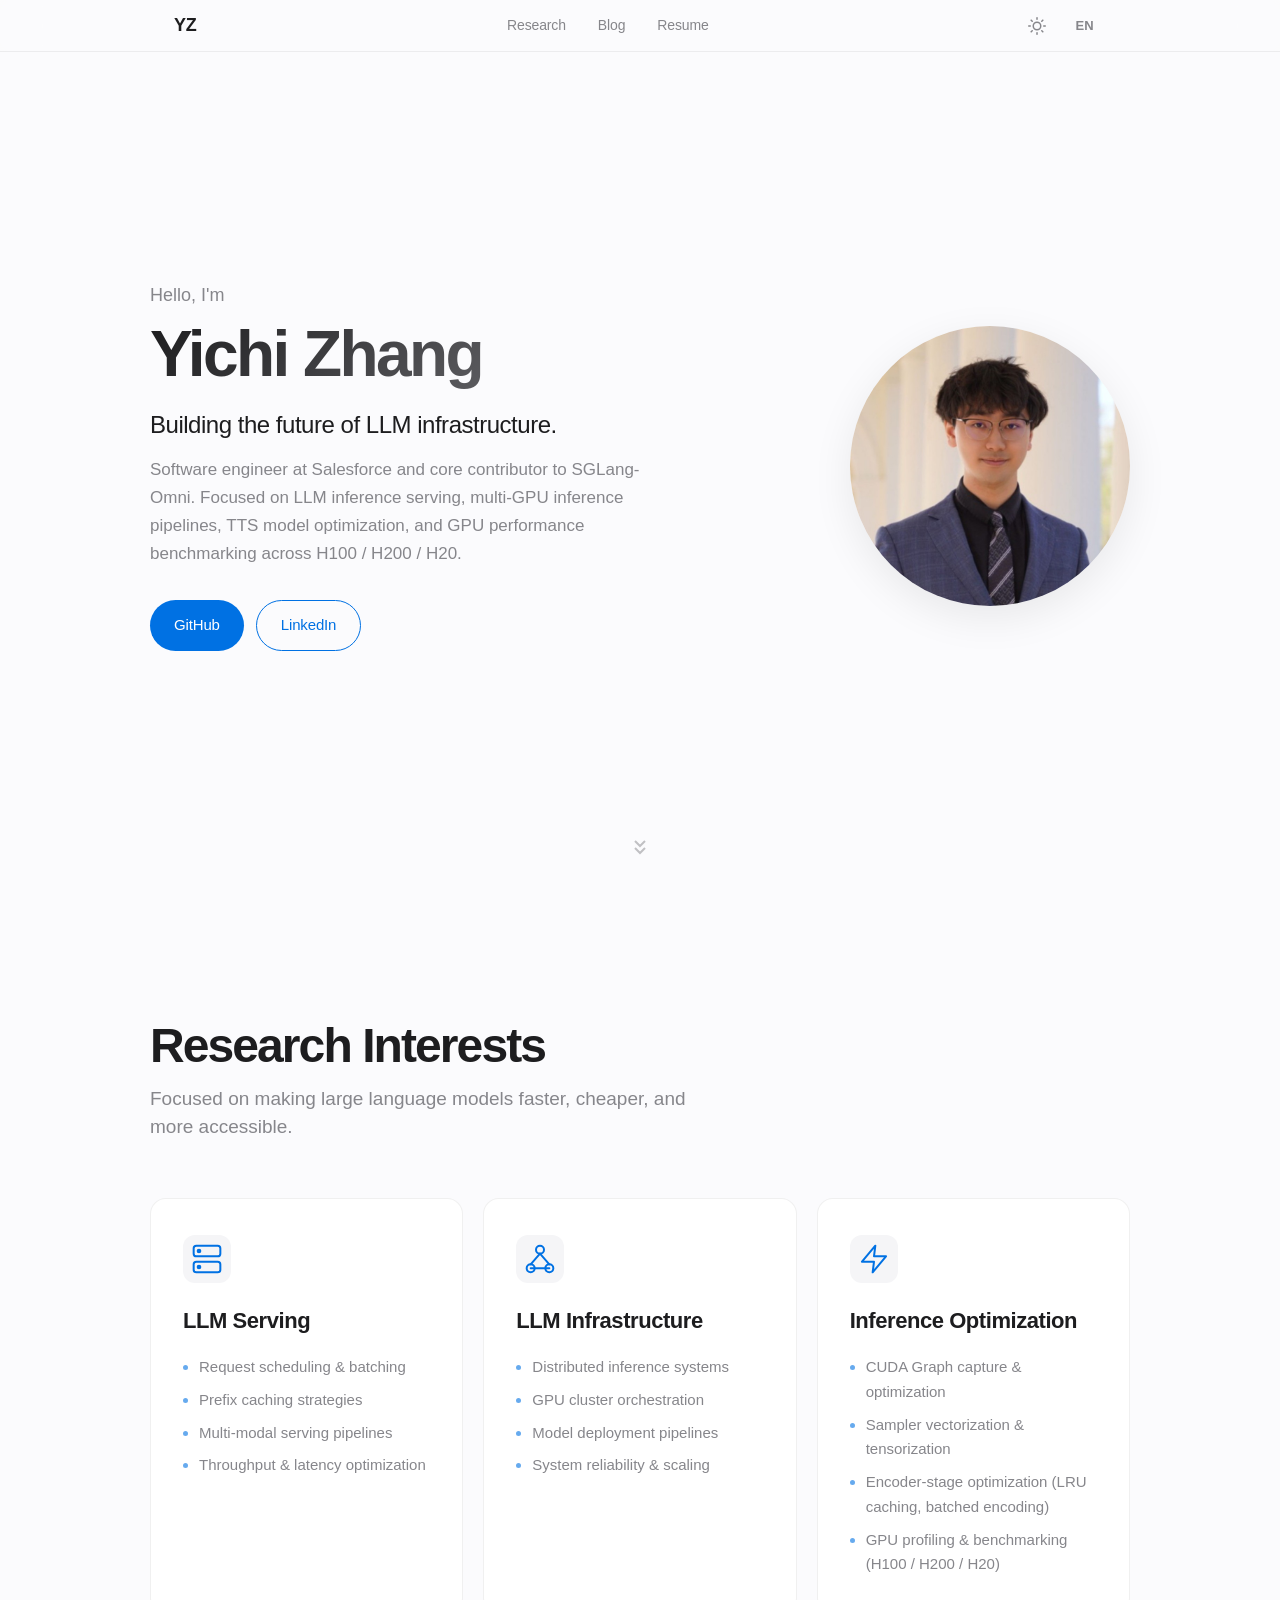
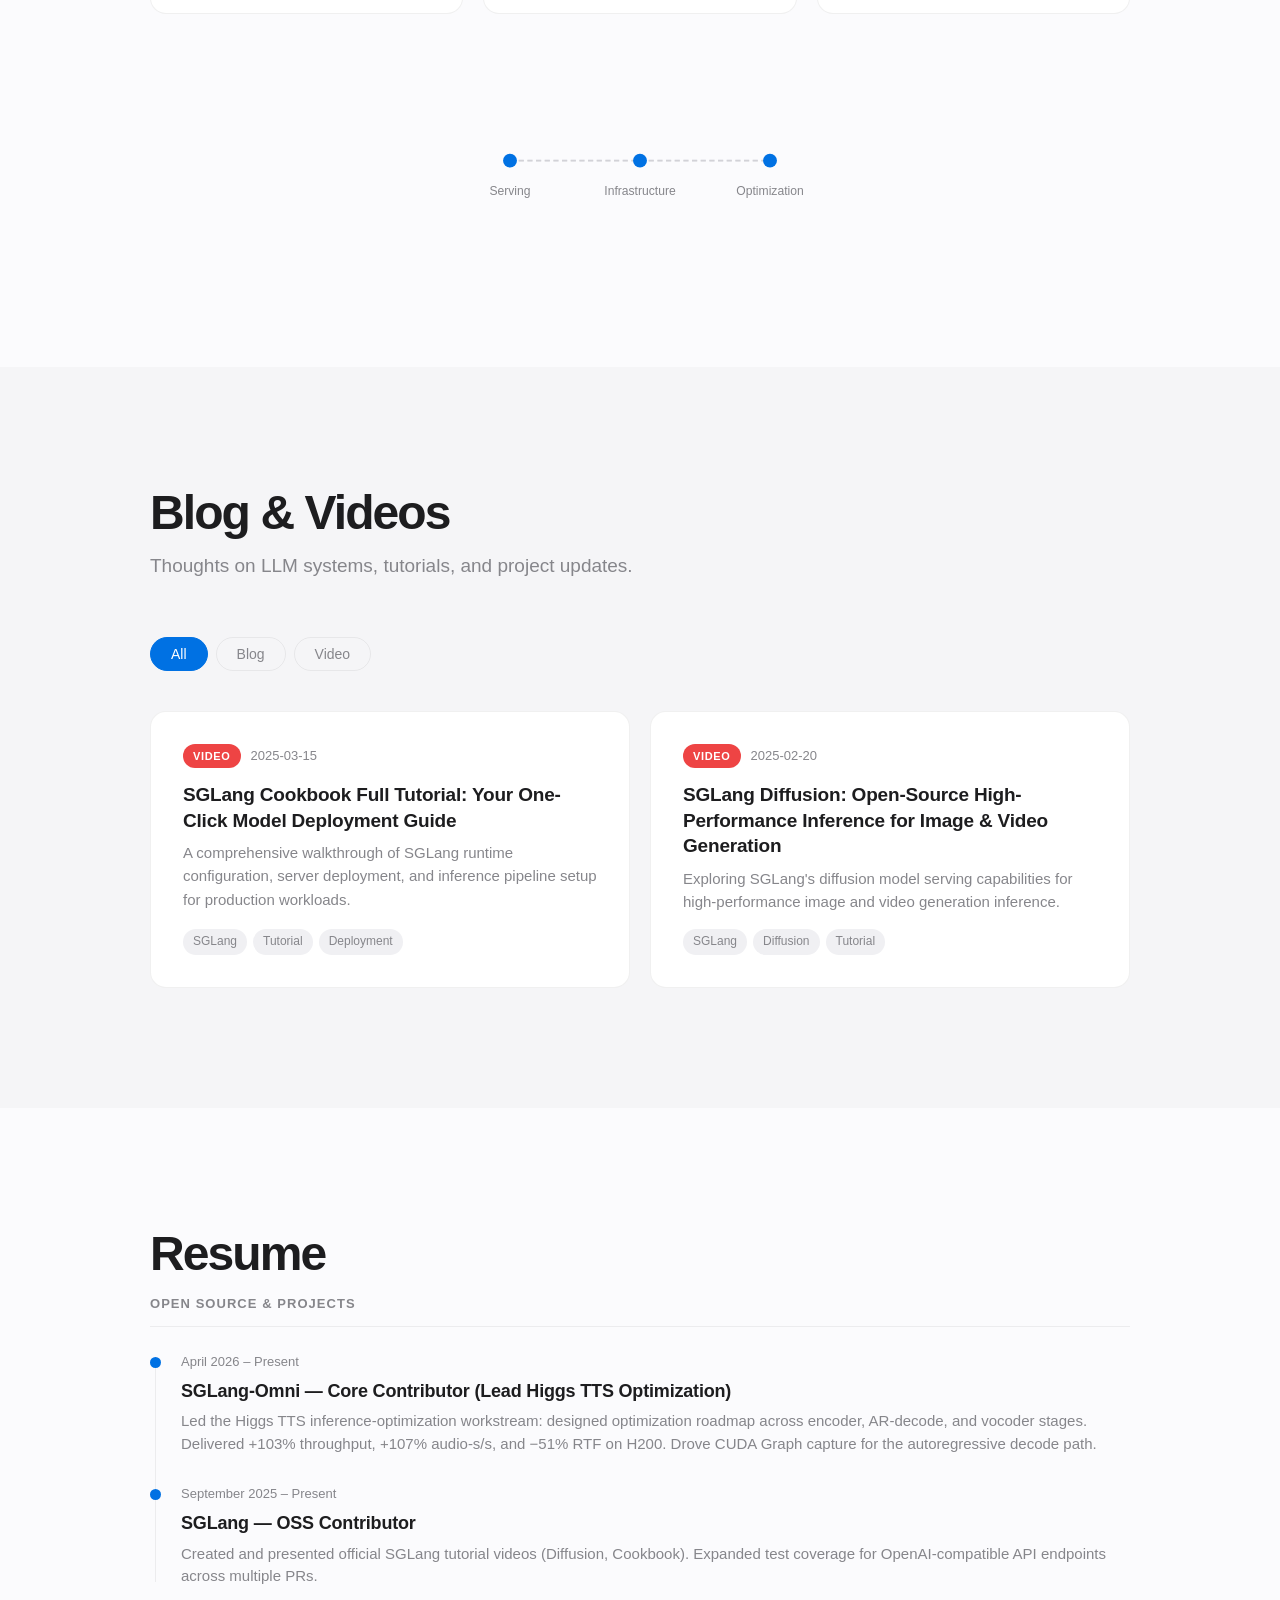
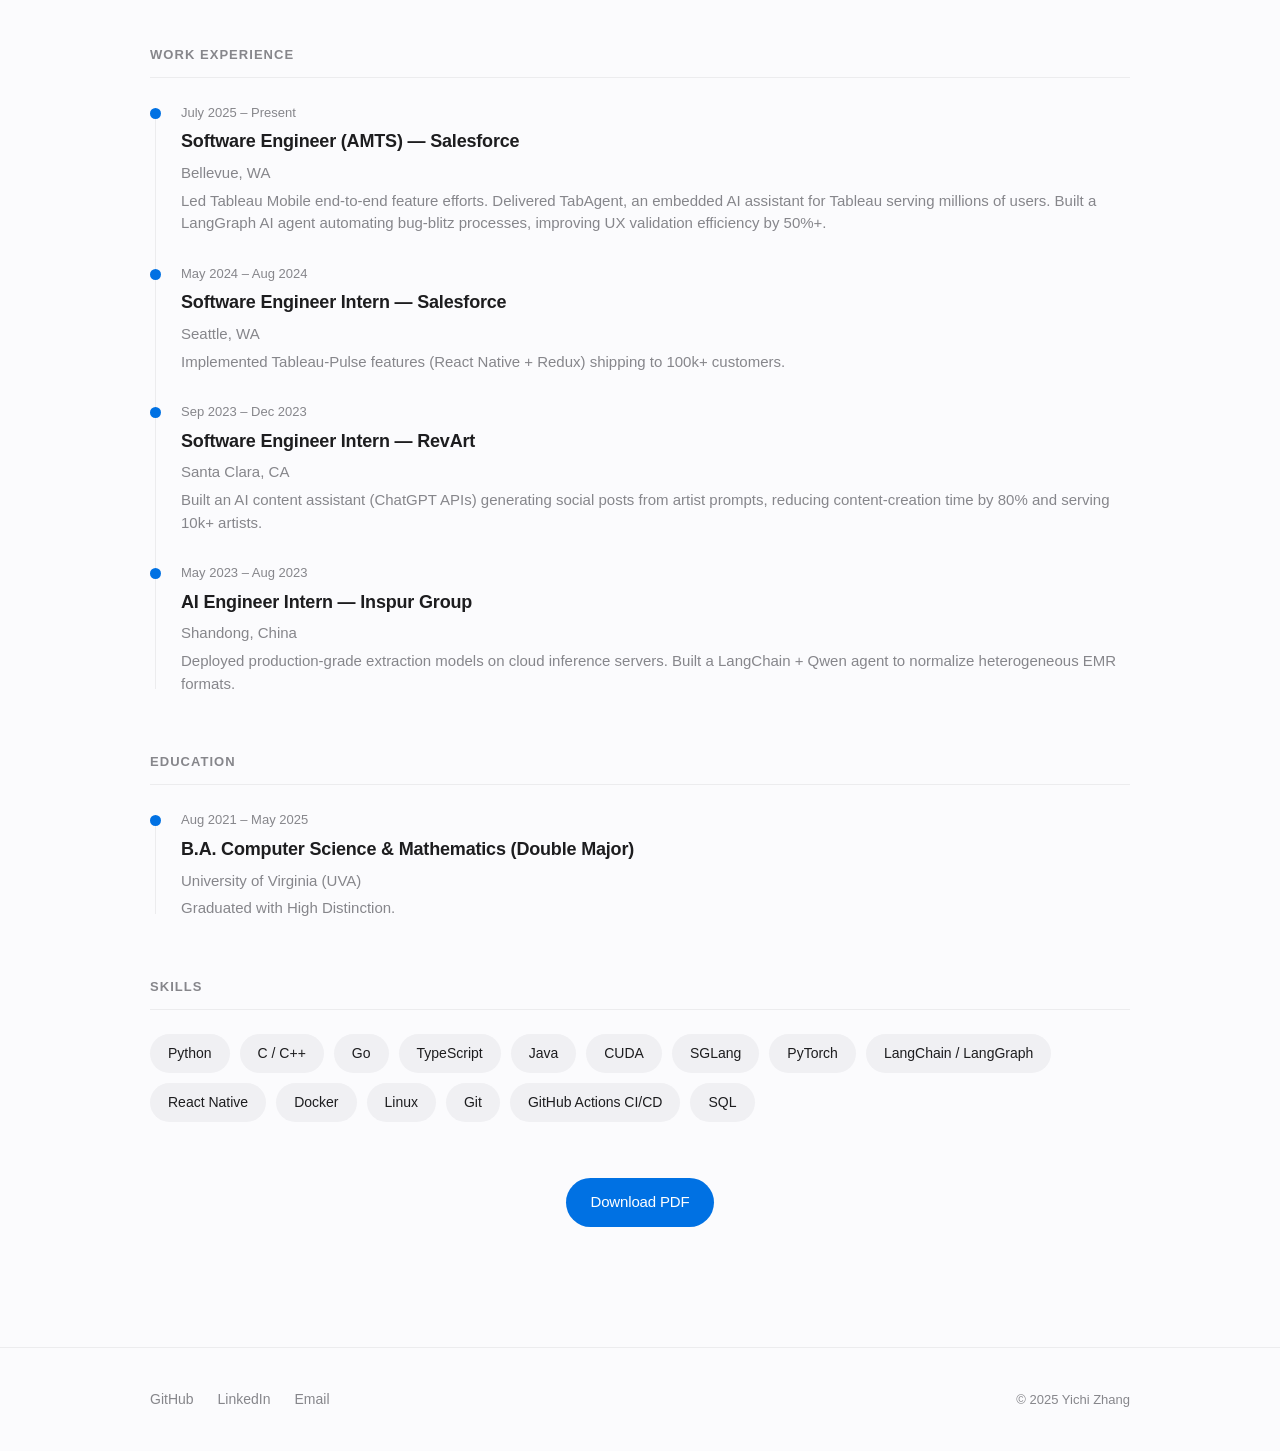
==== index.html @ ef7271c2 "fix: replace inaccurate research items with actual resume work CUDA Graph optimization, sampler vect" ====
<!DOCTYPE html>
<html lang="en" data-theme="light" data-lang="en">
<head>
  <meta charset="UTF-8">
  <meta name="viewport" content="width=device-width, initial-scale=1.0">
  <title>Yichi Zhang</title>
  <meta name="description" content="Yichi Zhang – LLM Serving, Infrastructure, and Inference Optimization">
  <meta property="og:title" content="Yichi Zhang">
  <meta property="og:description" content="LLM Serving, Infrastructure, and Inference Optimization">
  <link rel="icon" href="data:image/svg+xml,<svg xmlns='http://www.w3.org/2000/svg' viewBox='0 0 100 100'><text y='.9em' font-size='90'>⚡</text></svg>">
  <link rel="stylesheet" href="css/style.css">
  <script>
    (function(){
      var t = localStorage.getItem('theme') || 'light';
      var l = localStorage.getItem('lang') || 'en';
      document.documentElement.setAttribute('data-theme', t);
      document.documentElement.setAttribute('data-lang', l);
      document.documentElement.lang = l === 'zh' ? 'zh-CN' : 'en';
    })();
  </script>
</head>
<body>

  <!-- Navigation -->
  <nav class="nav" id="nav">
    <div class="nav-inner">
      <a href="#hero" class="nav-logo">YZ</a>
      <div class="nav-links" id="nav-links">
        <a href="#research" data-i18n="nav.research">Research</a>
        <a href="#blog" data-i18n="nav.blog">Blog</a>
        <a href="#resume" data-i18n="nav.resume">Resume</a>
      </div>
      <div class="nav-controls">
        <button class="ctrl-btn" id="theme-toggle" aria-label="Toggle theme">
          <svg class="icon-sun" width="18" height="18" viewBox="0 0 24 24" fill="none" stroke="currentColor" stroke-width="2" stroke-linecap="round" stroke-linejoin="round">
            <circle cx="12" cy="12" r="5"/><line x1="12" y1="1" x2="12" y2="3"/><line x1="12" y1="21" x2="12" y2="23"/><line x1="4.22" y1="4.22" x2="5.64" y2="5.64"/><line x1="18.36" y1="18.36" x2="19.78" y2="19.78"/><line x1="1" y1="12" x2="3" y2="12"/><line x1="21" y1="12" x2="23" y2="12"/><line x1="4.22" y1="19.78" x2="5.64" y2="18.36"/><line x1="18.36" y1="5.64" x2="19.78" y2="4.22"/>
          </svg>
          <svg class="icon-moon" width="18" height="18" viewBox="0 0 24 24" fill="none" stroke="currentColor" stroke-width="2" stroke-linecap="round" stroke-linejoin="round">
            <path d="M21 12.79A9 9 0 1 1 11.21 3 7 7 0 0 0 21 12.79z"/>
          </svg>
        </button>
        <button class="ctrl-btn lang-btn" id="lang-toggle">EN</button>
        <button class="nav-hamburger" id="nav-hamburger" aria-label="Menu">
          <span></span><span></span><span></span>
        </button>
      </div>
    </div>
  </nav>

  <!-- Hero -->
  <section class="hero" id="hero">
    <div class="hero-inner">
      <div class="hero-text">
        <p class="hero-greeting anim-item" data-i18n="hero.greeting">Hello, I'm</p>
        <h1 class="hero-name anim-item">Yichi Zhang</h1>
        <p class="hero-tagline anim-item" data-i18n="hero.tagline">Building the future of LLM infrastructure.</p>
        <p class="hero-desc anim-item" data-i18n="hero.desc">Researcher and engineer working on large language model serving systems, distributed inference infrastructure, and runtime optimization. Currently contributing to SGLang.</p>
        <div class="hero-actions anim-item">
          <a href="https://github.com/Ccyest" target="_blank" rel="noopener" class="btn btn-primary">GitHub</a>
          <a href="https://www.linkedin.com/in/yichi-zhang2003/" target="_blank" rel="noopener" class="btn btn-ghost">LinkedIn</a>
        </div>
      </div>
      <div class="hero-photo anim-item">
        <div class="photo-frame">
          <img src="assets/photo.png" alt="Yichi Zhang">
        </div>
      </div>
    </div>
    <div class="scroll-hint" aria-hidden="true">
      <svg width="24" height="24" viewBox="0 0 24 24" fill="none" stroke="currentColor" stroke-width="2"><path d="M7 13l5 5 5-5M7 6l5 5 5-5"/></svg>
    </div>
  </section>

  <!-- Research Interests -->
  <section class="section" id="research">
    <div class="section-inner">
      <h2 class="section-title anim-item" data-i18n="research.title">Research Interests</h2>
      <p class="section-subtitle anim-item" data-i18n="research.subtitle">Focused on making large language models faster, cheaper, and more accessible.</p>

      <div class="research-grid">
        <!-- Card 1: LLM Serving -->
        <div class="research-card anim-item">
          <div class="rc-icon">
            <svg width="32" height="32" viewBox="0 0 24 24" fill="none" stroke="currentColor" stroke-width="1.5" stroke-linecap="round" stroke-linejoin="round">
              <rect x="2" y="2" width="20" height="8" rx="2"/><rect x="2" y="14" width="20" height="8" rx="2"/><circle cx="6" cy="6" r="1" fill="currentColor"/><circle cx="6" cy="18" r="1" fill="currentColor"/>
            </svg>
          </div>
          <h3 class="rc-title" data-i18n="research.serving.title">LLM Serving</h3>
          <ul class="rc-list">
            <li data-i18n="research.serving.item1">Request scheduling & batching</li>
            <li data-i18n="research.serving.item2">Prefix caching strategies</li>
            <li data-i18n="research.serving.item3">Multi-modal serving pipelines</li>
            <li data-i18n="research.serving.item4">Throughput & latency optimization</li>
          </ul>
        </div>

        <!-- Card 2: LLM Infrastructure -->
        <div class="research-card anim-item">
          <div class="rc-icon">
            <svg width="32" height="32" viewBox="0 0 24 24" fill="none" stroke="currentColor" stroke-width="1.5" stroke-linecap="round" stroke-linejoin="round">
              <circle cx="12" cy="5" r="3"/><circle cx="5" cy="19" r="3"/><circle cx="19" cy="19" r="3"/><line x1="12" y1="8" x2="5" y2="16"/><line x1="12" y1="8" x2="19" y2="16"/><line x1="5" y1="19" x2="19" y2="19"/>
            </svg>
          </div>
          <h3 class="rc-title" data-i18n="research.infra.title">LLM Infrastructure</h3>
          <ul class="rc-list">
            <li data-i18n="research.infra.item1">Distributed inference systems</li>
            <li data-i18n="research.infra.item2">GPU cluster orchestration</li>
            <li data-i18n="research.infra.item3">Model deployment pipelines</li>
            <li data-i18n="research.infra.item4">System reliability & scaling</li>
          </ul>
        </div>

        <!-- Card 3: Inference Optimization -->
        <div class="research-card anim-item">
          <div class="rc-icon">
            <svg width="32" height="32" viewBox="0 0 24 24" fill="none" stroke="currentColor" stroke-width="1.5" stroke-linecap="round" stroke-linejoin="round">
              <polygon points="13 2 3 14 12 14 11 22 21 10 12 10 13 2"/>
            </svg>
          </div>
          <h3 class="rc-title" data-i18n="research.opt.title">Inference Optimization</h3>
          <ul class="rc-list">
            <li data-i18n="research.opt.item1">CUDA Graph capture & optimization</li>
            <li data-i18n="research.opt.item2">Sampler vectorization & tensorization</li>
            <li data-i18n="research.opt.item3">Encoder-stage optimization (LRU caching, batched encoding)</li>
            <li data-i18n="research.opt.item4">GPU profiling & benchmarking (H100 / H200 / H20)</li>
          </ul>
        </div>
      </div>

      <!-- Research Diagram -->
      <div class="research-diagram anim-item">
        <svg class="diagram-svg" viewBox="0 0 600 200" fill="none" xmlns="http://www.w3.org/2000/svg">
          <line x1="150" y1="100" x2="300" y2="100" class="diagram-line"/>
          <line x1="300" y1="100" x2="450" y2="100" class="diagram-line"/>
          <line x1="150" y1="100" x2="450" y2="100" class="diagram-line diagram-line--arc"/>
          <circle cx="150" cy="100" r="8" class="diagram-dot"/>
          <circle cx="300" cy="100" r="8" class="diagram-dot"/>
          <circle cx="450" cy="100" r="8" class="diagram-dot"/>
          <text x="150" y="140" class="diagram-label" text-anchor="middle" data-i18n="research.serving.short">Serving</text>
          <text x="300" y="140" class="diagram-label" text-anchor="middle" data-i18n="research.infra.short">Infrastructure</text>
          <text x="450" y="140" class="diagram-label" text-anchor="middle" data-i18n="research.opt.short">Optimization</text>
        </svg>
      </div>
    </div>
  </section>

  <!-- Blog & Videos -->
  <section class="section section--alt" id="blog">
    <div class="section-inner">
      <h2 class="section-title anim-item" data-i18n="blog.title">Blog & Videos</h2>
      <p class="section-subtitle anim-item" data-i18n="blog.subtitle">Thoughts on LLM systems, tutorials, and project updates.</p>
      <div class="blog-filters anim-item">
        <button class="filter-btn active" data-filter="all" data-i18n="blog.filter.all">All</button>
        <button class="filter-btn" data-filter="blog" data-i18n="blog.filter.blog">Blog</button>
        <button class="filter-btn" data-filter="video" data-i18n="blog.filter.video">Video</button>
      </div>
      <div class="blog-grid" id="blog-grid"></div>
      <p class="blog-empty anim-item" id="blog-empty" data-i18n="blog.empty" style="display:none;">No posts yet. Check back soon!</p>
    </div>
  </section>

  <!-- Resume -->
  <section class="section" id="resume">
    <div class="section-inner">
      <h2 class="section-title anim-item" data-i18n="resume.title">Resume</h2>

      <!-- Open Source & Projects -->
      <div class="resume-block anim-item">
        <h3 class="rb-heading" data-i18n="resume.opensource">Open Source & Projects</h3>
        <div class="timeline">
          <div class="tl-item">
            <div class="tl-dot"></div>
            <div class="tl-content">
              <span class="tl-date" data-i18n="resume.oss1.date">April 2026 – Present</span>
              <h4 class="tl-title" data-i18n="resume.oss1.title">SGLang-Omni — Core Contributor (Lead Higgs TTS Optimization)</h4>
              <p class="tl-desc" data-i18n="resume.oss1.desc">Led the Higgs TTS inference-optimization workstream: designed optimization roadmap across encoder, AR-decode, and vocoder stages. Delivered +103% throughput, +107% audio-s/s, and −51% RTF on H200. Drove CUDA Graph capture for the autoregressive decode path.</p>
            </div>
          </div>
          <div class="tl-item">
            <div class="tl-dot"></div>
            <div class="tl-content">
              <span class="tl-date" data-i18n="resume.oss2.date">September 2025 – Present</span>
              <h4 class="tl-title" data-i18n="resume.oss2.title">SGLang — OSS Contributor</h4>
              <p class="tl-desc" data-i18n="resume.oss2.desc">Created and presented official SGLang tutorial videos (Diffusion, Cookbook). Expanded test coverage for OpenAI-compatible API endpoints across multiple PRs.</p>
            </div>
          </div>
        </div>
      </div>

      <!-- Work Experience -->
      <div class="resume-block anim-item">
        <h3 class="rb-heading" data-i18n="resume.experience">Work Experience</h3>
        <div class="timeline">
          <div class="tl-item">
            <div class="tl-dot"></div>
            <div class="tl-content">
              <span class="tl-date" data-i18n="resume.exp1.date">July 2025 – Present</span>
              <h4 class="tl-title" data-i18n="resume.exp1.title">Software Engineer (AMTS) — Salesforce</h4>
              <p class="tl-place">Bellevue, WA</p>
              <p class="tl-desc" data-i18n="resume.exp1.desc">Led Tableau Mobile end-to-end feature efforts. Delivered TabAgent, an embedded AI assistant for Tableau serving millions of users. Built a LangGraph AI agent automating bug-blitz processes, improving UX validation efficiency by 50%+.</p>
            </div>
          </div>
          <div class="tl-item">
            <div class="tl-dot"></div>
            <div class="tl-content">
              <span class="tl-date" data-i18n="resume.exp2.date">May 2024 – Aug 2024</span>
              <h4 class="tl-title" data-i18n="resume.exp2.title">Software Engineer Intern — Salesforce</h4>
              <p class="tl-place">Seattle, WA</p>
              <p class="tl-desc" data-i18n="resume.exp2.desc">Implemented Tableau-Pulse features (React Native + Redux) shipping to 100k+ customers.</p>
            </div>
          </div>
          <div class="tl-item">
            <div class="tl-dot"></div>
            <div class="tl-content">
              <span class="tl-date">Sep 2023 – Dec 2023</span>
              <h4 class="tl-title" data-i18n="resume.exp3.title">Software Engineer Intern — RevArt</h4>
              <p class="tl-place">Santa Clara, CA</p>
              <p class="tl-desc" data-i18n="resume.exp3.desc">Built an AI content assistant (ChatGPT APIs) generating social posts from artist prompts, reducing content-creation time by 80% and serving 10k+ artists.</p>
            </div>
          </div>
          <div class="tl-item">
            <div class="tl-dot"></div>
            <div class="tl-content">
              <span class="tl-date">May 2023 – Aug 2023</span>
              <h4 class="tl-title" data-i18n="resume.exp4.title">AI Engineer Intern — Inspur Group</h4>
              <p class="tl-place">Shandong, China</p>
              <p class="tl-desc" data-i18n="resume.exp4.desc">Deployed production-grade extraction models on cloud inference servers. Built a LangChain + Qwen agent to normalize heterogeneous EMR formats.</p>
            </div>
          </div>
        </div>
      </div>

      <!-- Education -->
      <div class="resume-block anim-item">
        <h3 class="rb-heading" data-i18n="resume.education">Education</h3>
        <div class="timeline">
          <div class="tl-item">
            <div class="tl-dot"></div>
            <div class="tl-content">
              <span class="tl-date">Aug 2021 – May 2025</span>
              <h4 class="tl-title" data-i18n="resume.edu1.title">B.A. Computer Science & Mathematics (Double Major)</h4>
              <p class="tl-place" data-i18n="resume.edu1.place">University of Virginia (UVA)</p>
              <p class="tl-desc" data-i18n="resume.edu1.honor">Graduated with High Distinction.</p>
            </div>
          </div>
        </div>
      </div>

      <!-- Skills -->
      <div class="resume-block anim-item">
        <h3 class="rb-heading" data-i18n="resume.skills">Skills</h3>
        <div class="skill-tags">
          <span class="tag">Python</span>
          <span class="tag">C / C++</span>
          <span class="tag">Go</span>
          <span class="tag">TypeScript</span>
          <span class="tag">Java</span>
          <span class="tag">CUDA</span>
          <span class="tag">SGLang</span>
          <span class="tag">PyTorch</span>
          <span class="tag">LangChain / LangGraph</span>
          <span class="tag">React Native</span>
          <span class="tag">Docker</span>
          <span class="tag">Linux</span>
          <span class="tag">Git</span>
          <span class="tag">GitHub Actions CI/CD</span>
          <span class="tag">SQL</span>
        </div>
      </div>

      <div class="resume-download anim-item">
        <a href="assets/Yichi-infra.pdf" target="_blank" class="btn btn-primary" data-i18n="resume.download">Download PDF</a>
      </div>
    </div>
  </section>

  <!-- Footer -->
  <footer class="footer">
    <div class="footer-inner">
      <div class="footer-links">
        <a href="https://github.com/Ccyest" target="_blank" rel="noopener">GitHub</a>
        <a href="https://www.linkedin.com/in/yichi-zhang2003/" target="_blank" rel="noopener">LinkedIn</a>
        <a href="mailto:easonzhang602@gmail.com">Email</a>
      </div>
      <p class="footer-copy">&copy; 2025 Yichi Zhang</p>
    </div>
  </footer>

  <script src="js/main.js"></script>
</body>
</html>
---- css/style.css ----
/* ========================================
   Theme Variables
   ======================================== */

:root {
  --bg-primary: #fbfbfd;
  --bg-secondary: #f5f5f7;
  --text-primary: #1d1d1f;
  --text-secondary: #86868b;
  --accent: #0071e3;
  --accent-hover: #0077ed;
  --border: rgba(0, 0, 0, 0.06);
  --card-bg: #ffffff;
  --nav-bg: rgba(251, 251, 253, 0.72);
  --shadow-sm: 0 1px 3px rgba(0, 0, 0, 0.04);
  --shadow-md: 0 4px 20px rgba(0, 0, 0, 0.06);
  --shadow-lg: 0 12px 40px rgba(0, 0, 0, 0.08);
  --tag-bg: #f0f0f3;
  --diagram-stroke: #d2d2d7;
  --diagram-dot: #0071e3;
  --diagram-text: #86868b;
  --radius: 16px;
  --radius-sm: 10px;
  --nav-h: 52px;
  --content-w: 980px;
  --font: -apple-system, BlinkMacSystemFont, 'SF Pro Display', 'SF Pro Text',
    'Helvetica Neue', Helvetica, Arial, sans-serif;
  --mono: 'SF Mono', SFMono-Regular, ui-monospace, Menlo, Consolas, monospace;
}

[data-theme='dark'] {
  --bg-primary: #000000;
  --bg-secondary: #111111;
  --text-primary: #f5f5f7;
  --text-secondary: #86868b;
  --accent: #2997ff;
  --accent-hover: #40a9ff;
  --border: rgba(255, 255, 255, 0.08);
  --card-bg: #1c1c1e;
  --nav-bg: rgba(0, 0, 0, 0.72);
  --shadow-sm: 0 1px 3px rgba(0, 0, 0, 0.2);
  --shadow-md: 0 4px 20px rgba(0, 0, 0, 0.3);
  --shadow-lg: 0 12px 40px rgba(0, 0, 0, 0.4);
  --tag-bg: #2c2c2e;
  --diagram-stroke: #424245;
  --diagram-dot: #2997ff;
  --diagram-text: #86868b;
}

/* ========================================
   Reset & Base
   ======================================== */

*,
*::before,
*::after {
  margin: 0;
  padding: 0;
  box-sizing: border-box;
}

html {
  scroll-behavior: smooth;
  -webkit-text-size-adjust: 100%;
}

body {
  font-family: var(--font);
  font-size: 17px;
  line-height: 1.65;
  color: var(--text-primary);
  background: var(--bg-primary);
  -webkit-font-smoothing: antialiased;
  -moz-osx-font-smoothing: grayscale;
  transition: background 0.4s ease, color 0.4s ease;
}

a {
  color: var(--accent);
  text-decoration: none;
  transition: color 0.2s ease;
}

a:hover {
  color: var(--accent-hover);
}

img {
  max-width: 100%;
  display: block;
}

ul {
  list-style: none;
}

button {
  font-family: inherit;
  border: none;
  background: none;
  cursor: pointer;
  color: inherit;
}

/* ========================================
   Navigation
   ======================================== */

.nav {
  position: fixed;
  top: 0;
  left: 0;
  right: 0;
  height: var(--nav-h);
  z-index: 1000;
  background: var(--nav-bg);
  -webkit-backdrop-filter: saturate(180%) blur(20px);
  backdrop-filter: saturate(180%) blur(20px);
  border-bottom: 1px solid var(--border);
  transition: box-shadow 0.3s ease, background 0.4s ease;
}

.nav.scrolled {
  box-shadow: var(--shadow-sm);
}

.nav-inner {
  max-width: var(--content-w);
  height: 100%;
  margin: 0 auto;
  padding: 0 24px;
  display: flex;
  align-items: center;
  justify-content: space-between;
}

.nav-logo {
  font-size: 18px;
  font-weight: 700;
  letter-spacing: -0.02em;
  color: var(--text-primary);
}

.nav-logo:hover {
  color: var(--text-primary);
}

.nav-links {
  display: flex;
  gap: 32px;
}

.nav-links a {
  font-size: 14px;
  font-weight: 500;
  color: var(--text-secondary);
  transition: color 0.2s ease;
  letter-spacing: -0.01em;
}

.nav-links a:hover,
.nav-links a.active {
  color: var(--text-primary);
}

.nav-controls {
  display: flex;
  align-items: center;
  gap: 8px;
}

.ctrl-btn {
  width: 36px;
  height: 36px;
  display: flex;
  align-items: center;
  justify-content: center;
  border-radius: 50%;
  transition: background 0.2s ease;
  color: var(--text-secondary);
}

.ctrl-btn:hover {
  background: var(--border);
  color: var(--text-primary);
}

.lang-btn {
  width: auto;
  padding: 0 12px;
  border-radius: 980px;
  font-size: 13px;
  font-weight: 600;
  letter-spacing: 0.02em;
}

[data-theme='light'] .icon-moon,
[data-theme='dark'] .icon-sun {
  display: none;
}

[data-theme='light'] .icon-sun,
[data-theme='dark'] .icon-moon {
  display: block;
}

.nav-hamburger {
  display: none;
  flex-direction: column;
  justify-content: center;
  gap: 5px;
  width: 36px;
  height: 36px;
  padding: 8px;
}

.nav-hamburger span {
  display: block;
  height: 1.5px;
  background: var(--text-primary);
  border-radius: 1px;
  transition: transform 0.3s ease, opacity 0.3s ease;
}

.nav-hamburger.open span:nth-child(1) {
  transform: translateY(6.5px) rotate(45deg);
}

.nav-hamburger.open span:nth-child(2) {
  opacity: 0;
}

.nav-hamburger.open span:nth-child(3) {
  transform: translateY(-6.5px) rotate(-45deg);
}

/* ========================================
   Hero
   ======================================== */

.hero {
  min-height: 100vh;
  display: flex;
  flex-direction: column;
  justify-content: center;
  align-items: center;
  padding: calc(var(--nav-h) + 40px) 24px 60px;
  position: relative;
}

.hero-inner {
  max-width: var(--content-w);
  width: 100%;
  display: flex;
  align-items: center;
  gap: 80px;
}

.hero-text {
  flex: 1;
}

.hero-greeting {
  font-size: 18px;
  font-weight: 500;
  color: var(--text-secondary);
  margin-bottom: 8px;
}

.hero-name {
  font-size: 64px;
  font-weight: 700;
  letter-spacing: -0.04em;
  line-height: 1.1;
  margin-bottom: 20px;
  background: linear-gradient(135deg, var(--text-primary) 0%, var(--text-secondary) 100%);
  -webkit-background-clip: text;
  -webkit-text-fill-color: transparent;
  background-clip: text;
}

.hero-tagline {
  font-size: 24px;
  font-weight: 500;
  color: var(--text-primary);
  margin-bottom: 16px;
  letter-spacing: -0.02em;
  line-height: 1.3;
}

.hero-desc {
  font-size: 17px;
  color: var(--text-secondary);
  max-width: 520px;
  margin-bottom: 32px;
}

.hero-actions {
  display: flex;
  gap: 12px;
}

.hero-photo {
  flex-shrink: 0;
}

.photo-frame {
  width: 280px;
  height: 280px;
  border-radius: 50%;
  overflow: hidden;
  box-shadow: var(--shadow-lg);
  transition: box-shadow 0.3s ease;
}

.photo-frame:hover {
  box-shadow: 0 16px 48px rgba(0, 0, 0, 0.12);
}

.photo-placeholder {
  width: 100%;
  height: 100%;
  display: flex;
  align-items: center;
  justify-content: center;
  font-size: 72px;
  font-weight: 700;
  letter-spacing: -0.04em;
  color: #fff;
  background: linear-gradient(135deg, #667eea 0%, #764ba2 100%);
}

[data-theme='dark'] .photo-placeholder {
  background: linear-gradient(135deg, #4a5568 0%, #2d3748 100%);
}

.photo-frame img {
  width: 100%;
  height: 100%;
  object-fit: cover;
}

.scroll-hint {
  position: absolute;
  bottom: 32px;
  left: 50%;
  transform: translateX(-50%);
  color: var(--text-secondary);
  animation: bounce 2s ease infinite;
  opacity: 0.5;
}

@keyframes bounce {
  0%, 20%, 50%, 80%, 100% { transform: translateX(-50%) translateY(0); }
  40% { transform: translateX(-50%) translateY(-8px); }
  60% { transform: translateX(-50%) translateY(-4px); }
}

/* ========================================
   Buttons
   ======================================== */

.btn {
  display: inline-flex;
  align-items: center;
  justify-content: center;
  padding: 12px 24px;
  font-size: 15px;
  font-weight: 500;
  border-radius: 980px;
  transition: all 0.2s ease;
  letter-spacing: -0.01em;
}

.btn-primary {
  background: var(--accent);
  color: #fff;
}

.btn-primary:hover {
  background: var(--accent-hover);
  color: #fff;
  transform: translateY(-1px);
  box-shadow: var(--shadow-md);
}

.btn-ghost {
  background: transparent;
  color: var(--accent);
  border: 1px solid var(--accent);
}

.btn-ghost:hover {
  background: var(--accent);
  color: #fff;
  transform: translateY(-1px);
}

/* ========================================
   Sections
   ======================================== */

.section {
  padding: 120px 24px;
}

.section--alt {
  background: var(--bg-secondary);
  transition: background 0.4s ease;
}

.section-inner {
  max-width: var(--content-w);
  margin: 0 auto;
}

.section-title {
  font-size: 48px;
  font-weight: 700;
  letter-spacing: -0.04em;
  line-height: 1.1;
  margin-bottom: 12px;
}

.section-subtitle {
  font-size: 19px;
  color: var(--text-secondary);
  margin-bottom: 56px;
  max-width: 560px;
  line-height: 1.5;
}

/* ========================================
   Research Cards
   ======================================== */

.research-grid {
  display: grid;
  grid-template-columns: repeat(3, 1fr);
  gap: 20px;
  margin-bottom: 60px;
}

.research-card {
  background: var(--card-bg);
  border: 1px solid var(--border);
  border-radius: var(--radius);
  padding: 36px 32px;
  transition: transform 0.3s ease, box-shadow 0.3s ease, background 0.4s ease;
}

.research-card:hover {
  transform: translateY(-4px);
  box-shadow: var(--shadow-lg);
}

.rc-icon {
  width: 48px;
  height: 48px;
  display: flex;
  align-items: center;
  justify-content: center;
  border-radius: 12px;
  background: var(--bg-secondary);
  margin-bottom: 20px;
  color: var(--accent);
  transition: background 0.4s ease;
}

.rc-title {
  font-size: 22px;
  font-weight: 600;
  letter-spacing: -0.02em;
  margin-bottom: 16px;
}

.rc-list {
  display: flex;
  flex-direction: column;
  gap: 8px;
}

.rc-list li {
  font-size: 15px;
  color: var(--text-secondary);
  padding-left: 16px;
  position: relative;
}

.rc-list li::before {
  content: '';
  position: absolute;
  left: 0;
  top: 10px;
  width: 5px;
  height: 5px;
  border-radius: 50%;
  background: var(--accent);
  opacity: 0.6;
}

/* Research Diagram */

.research-diagram {
  display: flex;
  justify-content: center;
}

.diagram-svg {
  width: 100%;
  max-width: 520px;
  height: auto;
}

.diagram-line {
  stroke: var(--diagram-stroke);
  stroke-width: 2;
  stroke-dasharray: 6 4;
  transition: stroke 0.4s ease;
}

.diagram-line--arc {
  opacity: 0.3;
}

.diagram-dot {
  fill: var(--diagram-dot);
  transition: fill 0.4s ease;
}

.diagram-label {
  fill: var(--diagram-text);
  font-size: 14px;
  font-family: var(--font);
  font-weight: 500;
  transition: fill 0.4s ease;
}

/* ========================================
   Blog Grid
   ======================================== */

.blog-filters {
  display: flex;
  gap: 8px;
  margin-bottom: 40px;
}

.filter-btn {
  padding: 8px 20px;
  font-size: 14px;
  font-weight: 500;
  border-radius: 980px;
  color: var(--text-secondary);
  border: 1px solid var(--border);
  transition: all 0.2s ease;
}

.filter-btn:hover {
  color: var(--text-primary);
  border-color: var(--text-secondary);
}

.filter-btn.active {
  background: var(--accent);
  color: #fff;
  border-color: var(--accent);
}

.blog-grid {
  display: grid;
  grid-template-columns: repeat(2, 1fr);
  gap: 20px;
}

.blog-card {
  background: var(--card-bg);
  border: 1px solid var(--border);
  border-radius: var(--radius);
  padding: 32px;
  transition: transform 0.3s ease, box-shadow 0.3s ease, background 0.4s ease;
  display: flex;
  flex-direction: column;
}

.blog-card:hover {
  transform: translateY(-3px);
  box-shadow: var(--shadow-lg);
}

.bc-top {
  display: flex;
  align-items: center;
  gap: 10px;
  margin-bottom: 14px;
}

.bc-type {
  font-size: 11px;
  font-weight: 600;
  text-transform: uppercase;
  letter-spacing: 0.06em;
  padding: 3px 10px;
  border-radius: 980px;
  background: var(--accent);
  color: #fff;
}

.bc-type--video {
  background: #e44;
}

[data-theme='dark'] .bc-type--video {
  background: #ff6b6b;
}

.bc-date {
  font-size: 13px;
  color: var(--text-secondary);
  font-variant-numeric: tabular-nums;
}

.bc-title {
  font-size: 19px;
  font-weight: 600;
  letter-spacing: -0.01em;
  margin-bottom: 8px;
  line-height: 1.35;
  color: var(--text-primary);
}

.bc-desc {
  font-size: 15px;
  color: var(--text-secondary);
  line-height: 1.55;
  flex: 1;
}

.bc-tags {
  display: flex;
  gap: 6px;
  margin-top: 16px;
  flex-wrap: wrap;
}

.bc-tag {
  font-size: 12px;
  font-weight: 500;
  padding: 3px 10px;
  border-radius: 980px;
  background: var(--tag-bg);
  color: var(--text-secondary);
  transition: background 0.4s ease;
}

.blog-empty {
  text-align: center;
  color: var(--text-secondary);
  font-size: 17px;
  padding: 60px 0;
}

/* ========================================
   Resume
   ======================================== */

.resume-block {
  margin-bottom: 56px;
}

.rb-heading {
  font-size: 13px;
  font-weight: 600;
  text-transform: uppercase;
  letter-spacing: 0.08em;
  color: var(--text-secondary);
  margin-bottom: 24px;
  padding-bottom: 12px;
  border-bottom: 1px solid var(--border);
}

.timeline {
  display: flex;
  flex-direction: column;
  gap: 28px;
  padding-left: 24px;
  position: relative;
}

.timeline::before {
  content: '';
  position: absolute;
  left: 5px;
  top: 6px;
  bottom: 6px;
  width: 1px;
  background: var(--border);
}

.tl-item {
  display: flex;
  gap: 20px;
  position: relative;
}

.tl-dot {
  width: 11px;
  height: 11px;
  border-radius: 50%;
  background: var(--accent);
  flex-shrink: 0;
  margin-top: 6px;
  position: relative;
  z-index: 1;
  margin-left: -24px;
}

.tl-content {
  flex: 1;
}

.tl-date {
  font-size: 13px;
  font-weight: 500;
  color: var(--text-secondary);
  font-variant-numeric: tabular-nums;
  margin-bottom: 4px;
  display: block;
}

.tl-title {
  font-size: 18px;
  font-weight: 600;
  letter-spacing: -0.01em;
  margin-bottom: 4px;
}

.tl-place {
  font-size: 15px;
  color: var(--text-secondary);
}

.tl-desc {
  font-size: 15px;
  color: var(--text-secondary);
  line-height: 1.5;
  margin-top: 4px;
}

/* Skills */

.skill-tags {
  display: flex;
  flex-wrap: wrap;
  gap: 10px;
}

.tag {
  font-size: 14px;
  font-weight: 500;
  padding: 8px 18px;
  border-radius: 980px;
  background: var(--tag-bg);
  color: var(--text-primary);
  transition: background 0.4s ease, color 0.4s ease;
}

.resume-download {
  margin-top: 48px;
  text-align: center;
}

/* ========================================
   Footer
   ======================================== */

.footer {
  padding: 40px 24px;
  border-top: 1px solid var(--border);
  transition: border-color 0.4s ease;
}

.footer-inner {
  max-width: var(--content-w);
  margin: 0 auto;
  display: flex;
  align-items: center;
  justify-content: space-between;
}

.footer-links {
  display: flex;
  gap: 24px;
}

.footer-links a {
  font-size: 14px;
  color: var(--text-secondary);
}

.footer-links a:hover {
  color: var(--text-primary);
}

.footer-copy {
  font-size: 13px;
  color: var(--text-secondary);
}

/* ========================================
   Animations
   ======================================== */

.anim-item {
  opacity: 0;
  transform: translateY(24px);
  transition: opacity 0.7s cubic-bezier(0.25, 0.46, 0.45, 0.94),
    transform 0.7s cubic-bezier(0.25, 0.46, 0.45, 0.94);
}

.anim-item.visible {
  opacity: 1;
  transform: translateY(0);
}

.anim-item:nth-child(2) { transition-delay: 0.08s; }
.anim-item:nth-child(3) { transition-delay: 0.16s; }
.anim-item:nth-child(4) { transition-delay: 0.24s; }
.anim-item:nth-child(5) { transition-delay: 0.32s; }

/* ========================================
   Responsive
   ======================================== */

@media (max-width: 768px) {
  .nav-links {
    display: none;
    position: absolute;
    top: var(--nav-h);
    left: 0;
    right: 0;
    flex-direction: column;
    background: var(--nav-bg);
    -webkit-backdrop-filter: saturate(180%) blur(20px);
    backdrop-filter: saturate(180%) blur(20px);
    border-bottom: 1px solid var(--border);
    padding: 16px 24px;
    gap: 16px;
  }

  .nav-links.open {
    display: flex;
  }

  .nav-hamburger {
    display: flex;
  }

  .hero-inner {
    flex-direction: column-reverse;
    text-align: center;
    gap: 40px;
  }

  .hero-name {
    font-size: 42px;
  }

  .hero-tagline {
    font-size: 20px;
  }

  .hero-desc {
    margin-left: auto;
    margin-right: auto;
  }

  .hero-actions {
    justify-content: center;
  }

  .photo-frame {
    width: 200px;
    height: 200px;
  }

  .photo-placeholder {
    font-size: 52px;
  }

  .section {
    padding: 80px 20px;
  }

  .section-title {
    font-size: 36px;
  }

  .section-subtitle {
    font-size: 17px;
    margin-bottom: 40px;
  }

  .research-grid {
    grid-template-columns: 1fr;
    gap: 16px;
  }

  .research-card {
    padding: 28px 24px;
  }

  .blog-grid {
    grid-template-columns: 1fr;
  }

  .blog-card {
    padding: 24px;
  }

  .footer-inner {
    flex-direction: column-reverse;
    gap: 12px;
    text-align: center;
  }

  .diagram-svg {
    max-width: 300px;
  }
}

@media (max-width: 480px) {
  .hero-name {
    font-size: 34px;
  }

  .section-title {
    font-size: 30px;
  }

  .photo-frame {
    width: 160px;
    height: 160px;
  }
}
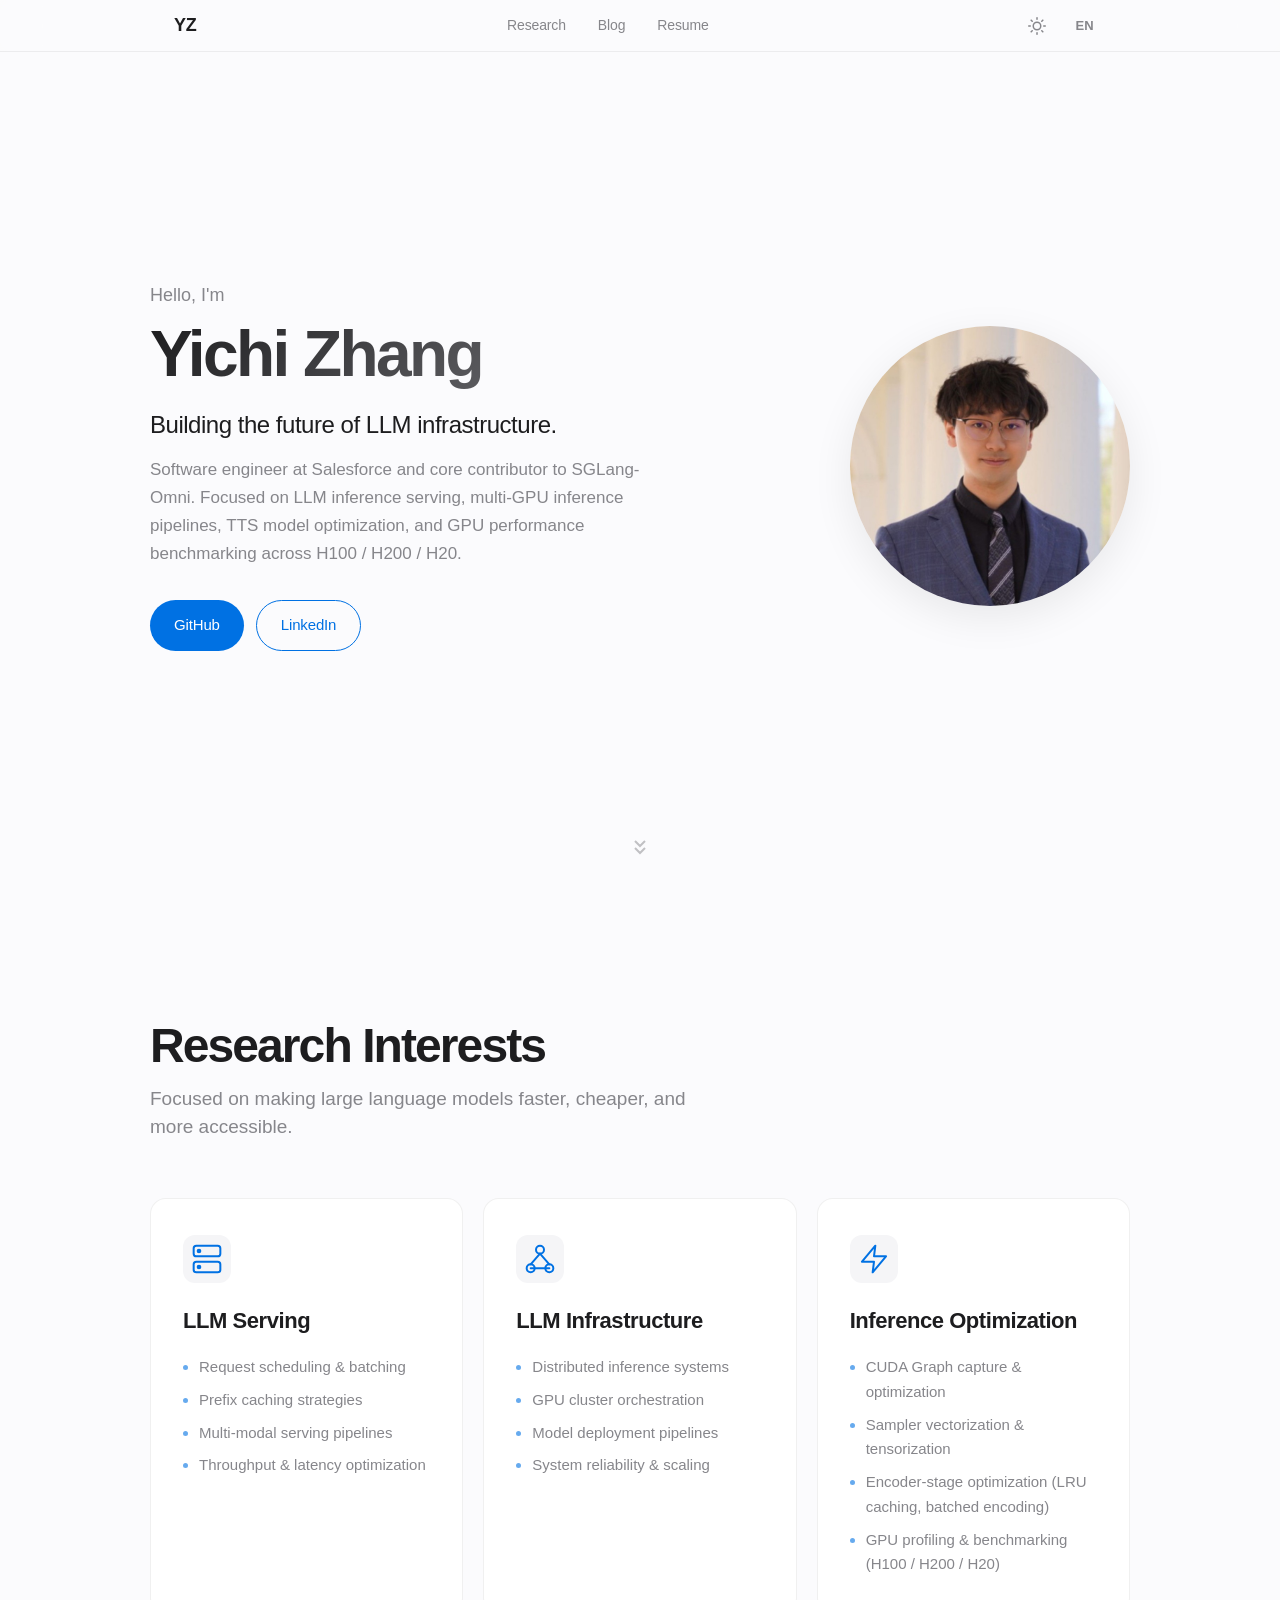
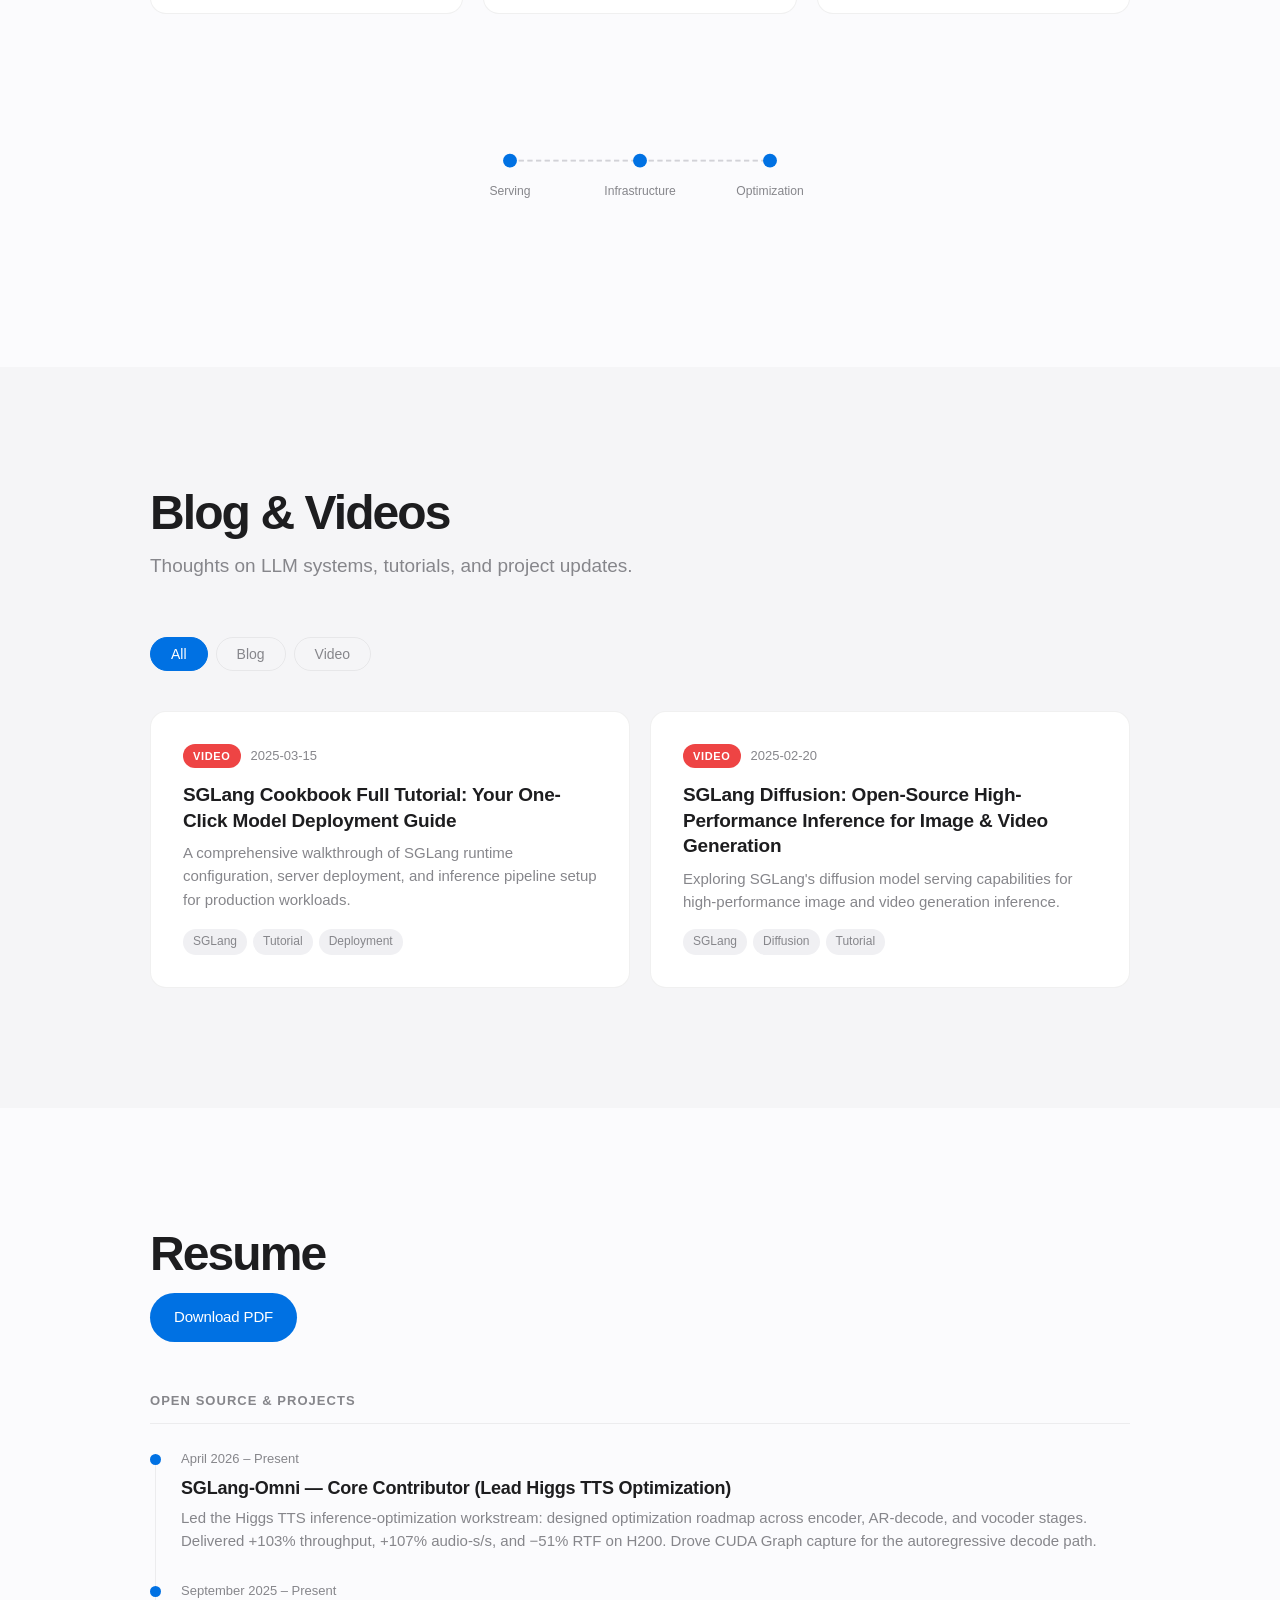
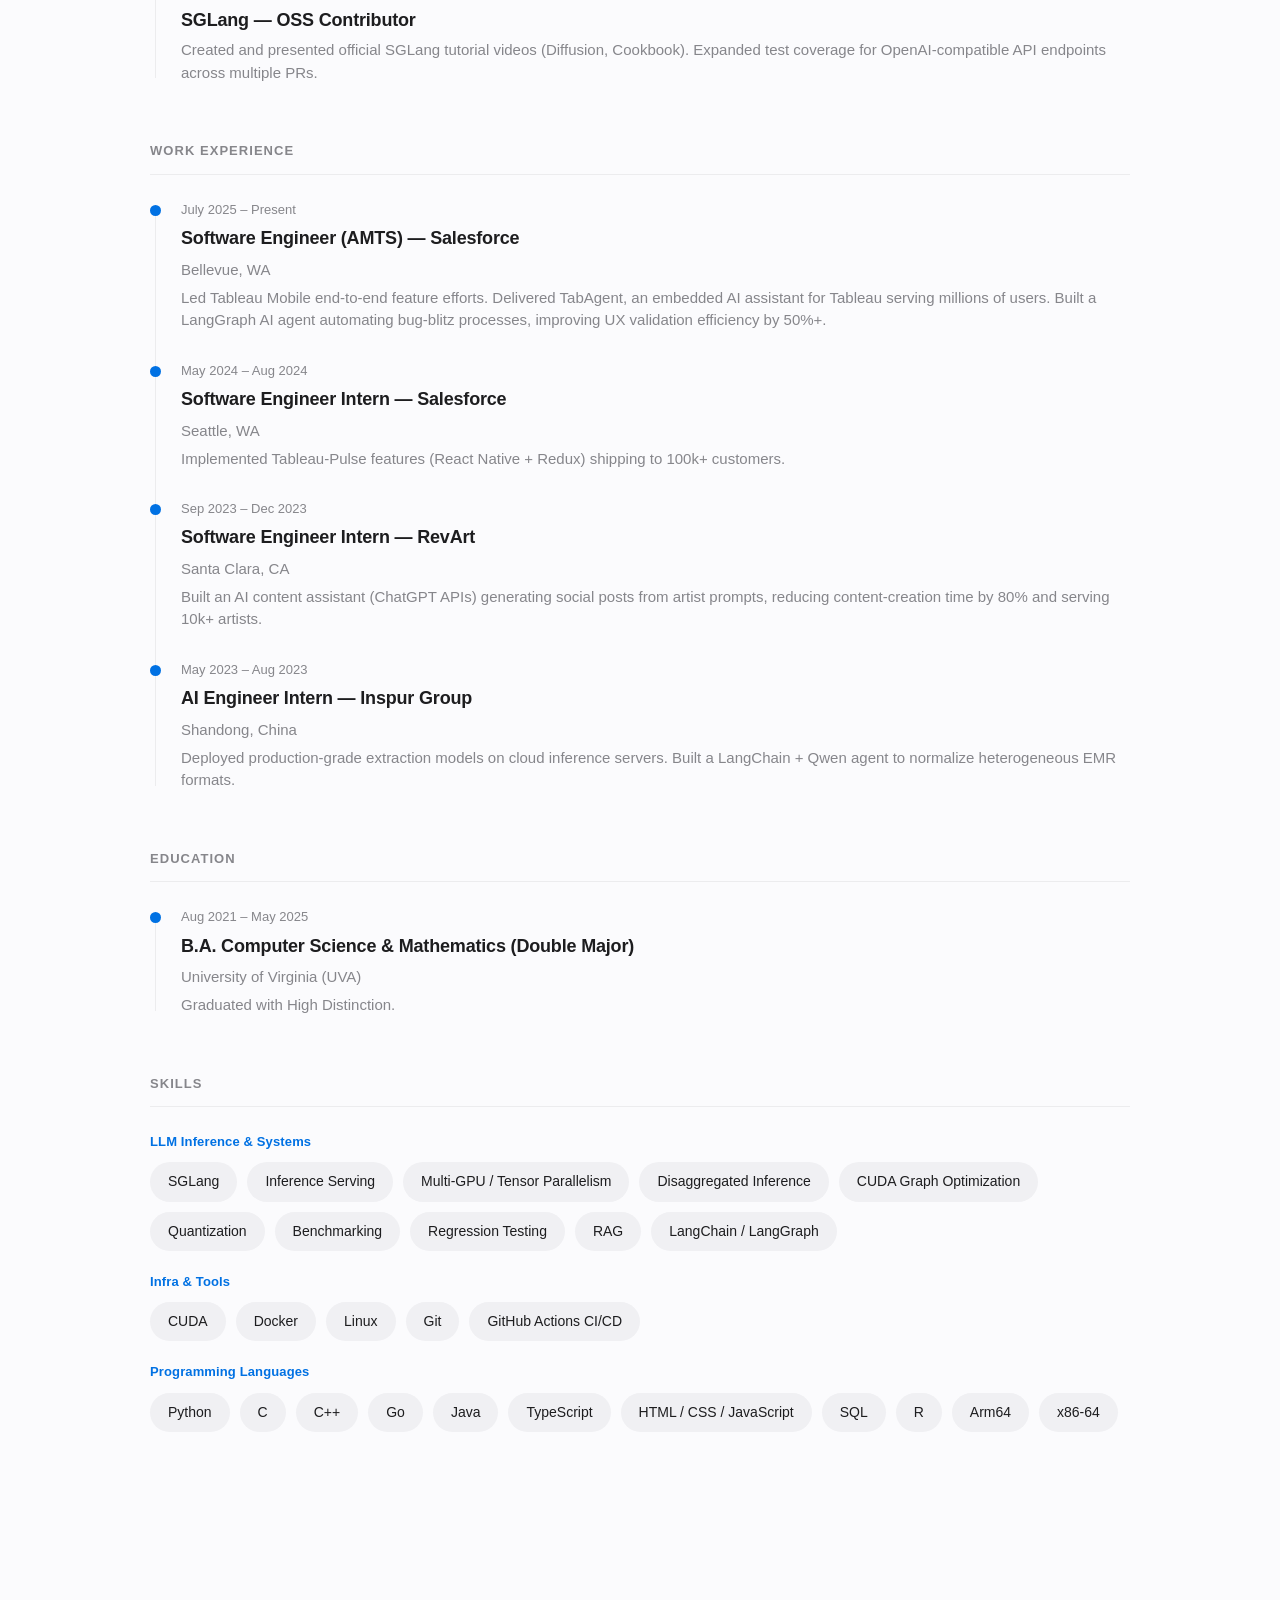
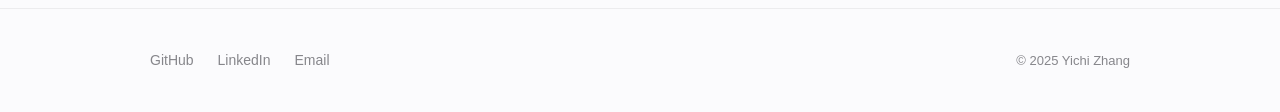
==== commit 929b7dfe: "fix: match skills to resume, move download link to top Skills now grouped into three categories matc" ====
--- a/index.html
+++ b/index.html
@@ -163,6 +163,9 @@
   <section class="section" id="resume">
     <div class="section-inner">
       <h2 class="section-title anim-item" data-i18n="resume.title">Resume</h2>
+      <div class="resume-download resume-download--top anim-item">
+        <a href="assets/Yichi-infra.pdf" target="_blank" class="btn btn-primary" data-i18n="resume.download">Download PDF</a>
+      </div>
 
       <!-- Open Source & Projects -->
       <div class="resume-block anim-item">
@@ -249,27 +252,47 @@
       <!-- Skills -->
       <div class="resume-block anim-item">
         <h3 class="rb-heading" data-i18n="resume.skills">Skills</h3>
-        <div class="skill-tags">
-          <span class="tag">Python</span>
-          <span class="tag">C / C++</span>
-          <span class="tag">Go</span>
-          <span class="tag">TypeScript</span>
-          <span class="tag">Java</span>
-          <span class="tag">CUDA</span>
-          <span class="tag">SGLang</span>
-          <span class="tag">PyTorch</span>
-          <span class="tag">LangChain / LangGraph</span>
-          <span class="tag">React Native</span>
-          <span class="tag">Docker</span>
-          <span class="tag">Linux</span>
-          <span class="tag">Git</span>
-          <span class="tag">GitHub Actions CI/CD</span>
-          <span class="tag">SQL</span>
-        </div>
-      </div>
-
-      <div class="resume-download anim-item">
-        <a href="assets/Yichi-infra.pdf" target="_blank" class="btn btn-primary" data-i18n="resume.download">Download PDF</a>
+        <div class="skill-group">
+          <p class="skill-label" data-i18n="resume.skills.systems">LLM Inference & Systems</p>
+          <div class="skill-tags">
+            <span class="tag">SGLang</span>
+            <span class="tag">Inference Serving</span>
+            <span class="tag">Multi-GPU / Tensor Parallelism</span>
+            <span class="tag">Disaggregated Inference</span>
+            <span class="tag">CUDA Graph Optimization</span>
+            <span class="tag">Quantization</span>
+            <span class="tag">Benchmarking</span>
+            <span class="tag">Regression Testing</span>
+            <span class="tag">RAG</span>
+            <span class="tag">LangChain / LangGraph</span>
+          </div>
+        </div>
+        <div class="skill-group">
+          <p class="skill-label" data-i18n="resume.skills.infra">Infra & Tools</p>
+          <div class="skill-tags">
+            <span class="tag">CUDA</span>
+            <span class="tag">Docker</span>
+            <span class="tag">Linux</span>
+            <span class="tag">Git</span>
+            <span class="tag">GitHub Actions CI/CD</span>
+          </div>
+        </div>
+        <div class="skill-group">
+          <p class="skill-label" data-i18n="resume.skills.lang">Programming Languages</p>
+          <div class="skill-tags">
+            <span class="tag">Python</span>
+            <span class="tag">C</span>
+            <span class="tag">C++</span>
+            <span class="tag">Go</span>
+            <span class="tag">Java</span>
+            <span class="tag">TypeScript</span>
+            <span class="tag">HTML / CSS / JavaScript</span>
+            <span class="tag">SQL</span>
+            <span class="tag">R</span>
+            <span class="tag">Arm64</span>
+            <span class="tag">x86-64</span>
+          </div>
+        </div>
       </div>
     </div>
   </section>
--- a/css/style.css
+++ b/css/style.css
@@ -765,9 +765,31 @@
   transition: background 0.4s ease, color 0.4s ease;
 }
 
+.skill-group {
+  margin-bottom: 20px;
+}
+
+.skill-group:last-child {
+  margin-bottom: 0;
+}
+
+.skill-label {
+  font-size: 13px;
+  font-weight: 600;
+  color: var(--accent);
+  margin-bottom: 10px;
+  letter-spacing: 0.01em;
+}
+
 .resume-download {
   margin-top: 48px;
   text-align: center;
+}
+
+.resume-download--top {
+  margin-top: 12px;
+  margin-bottom: 48px;
+  text-align: left;
 }
 
 /* ========================================
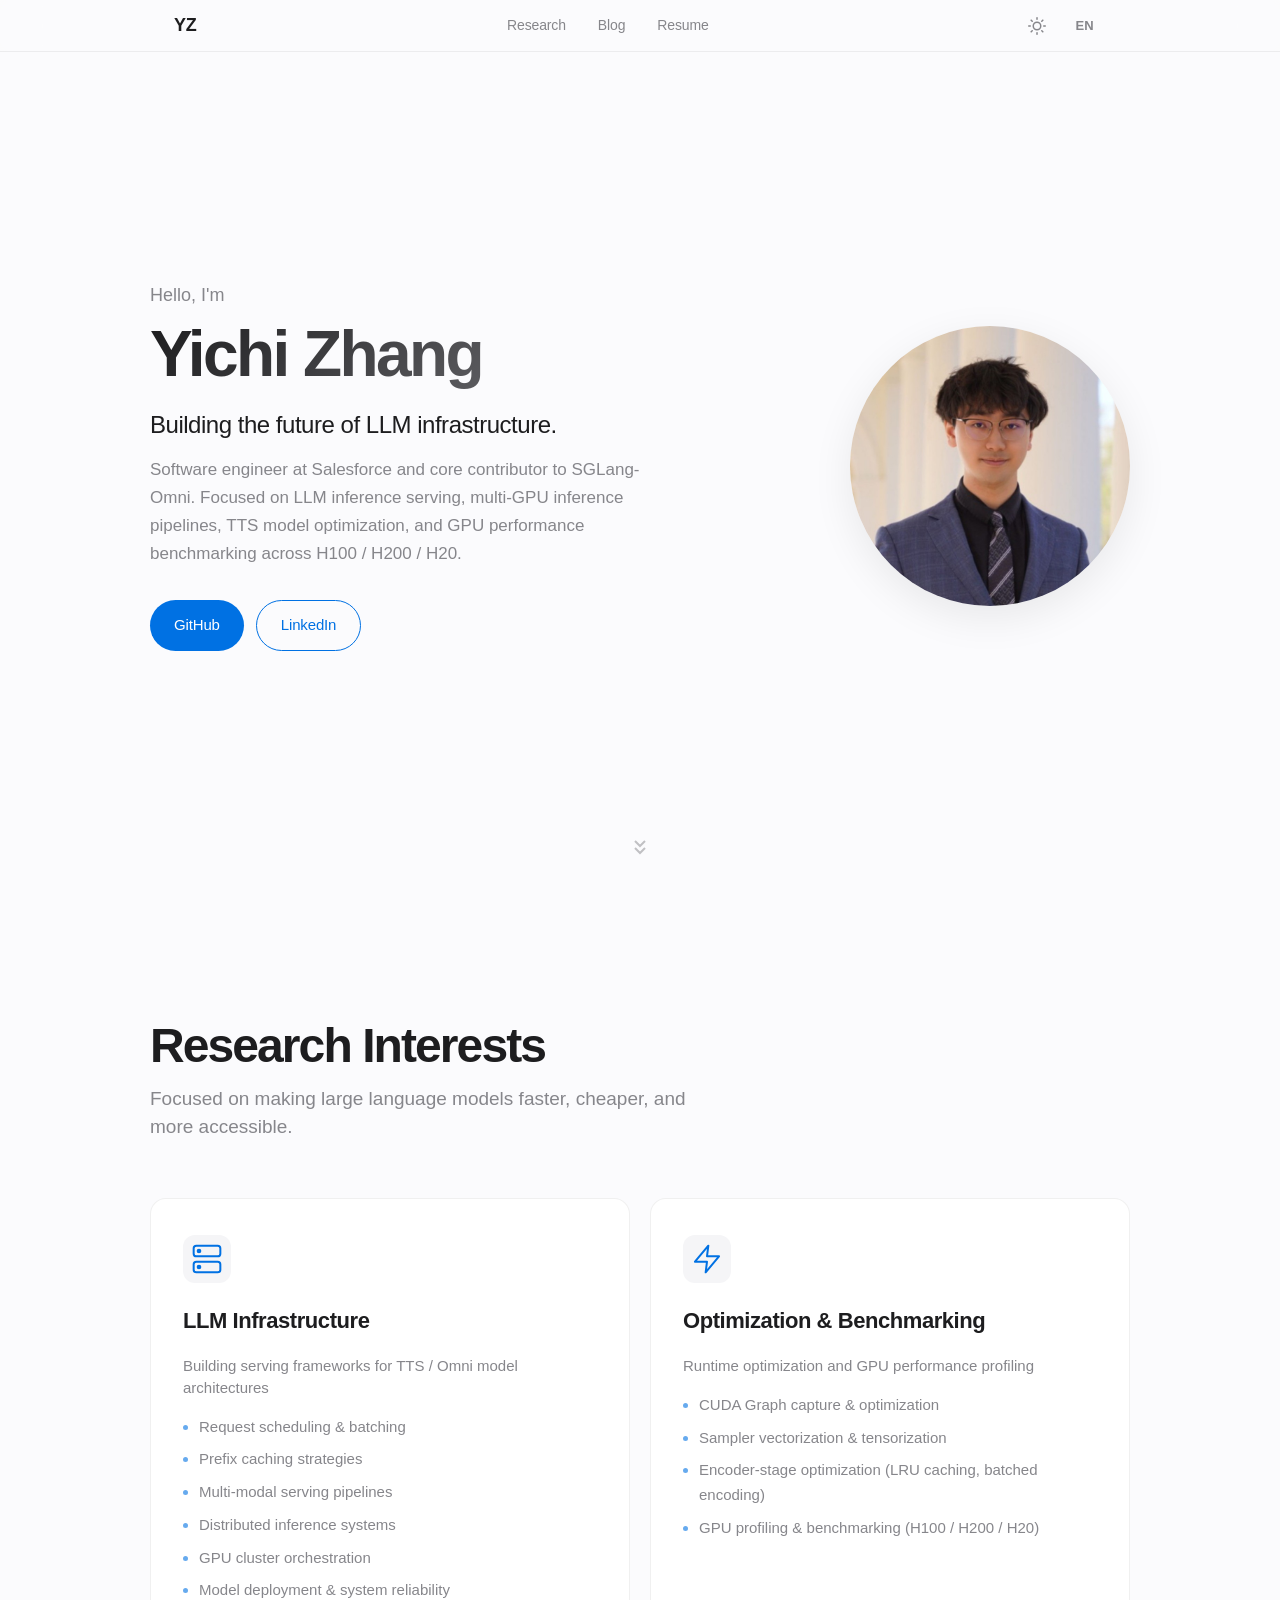
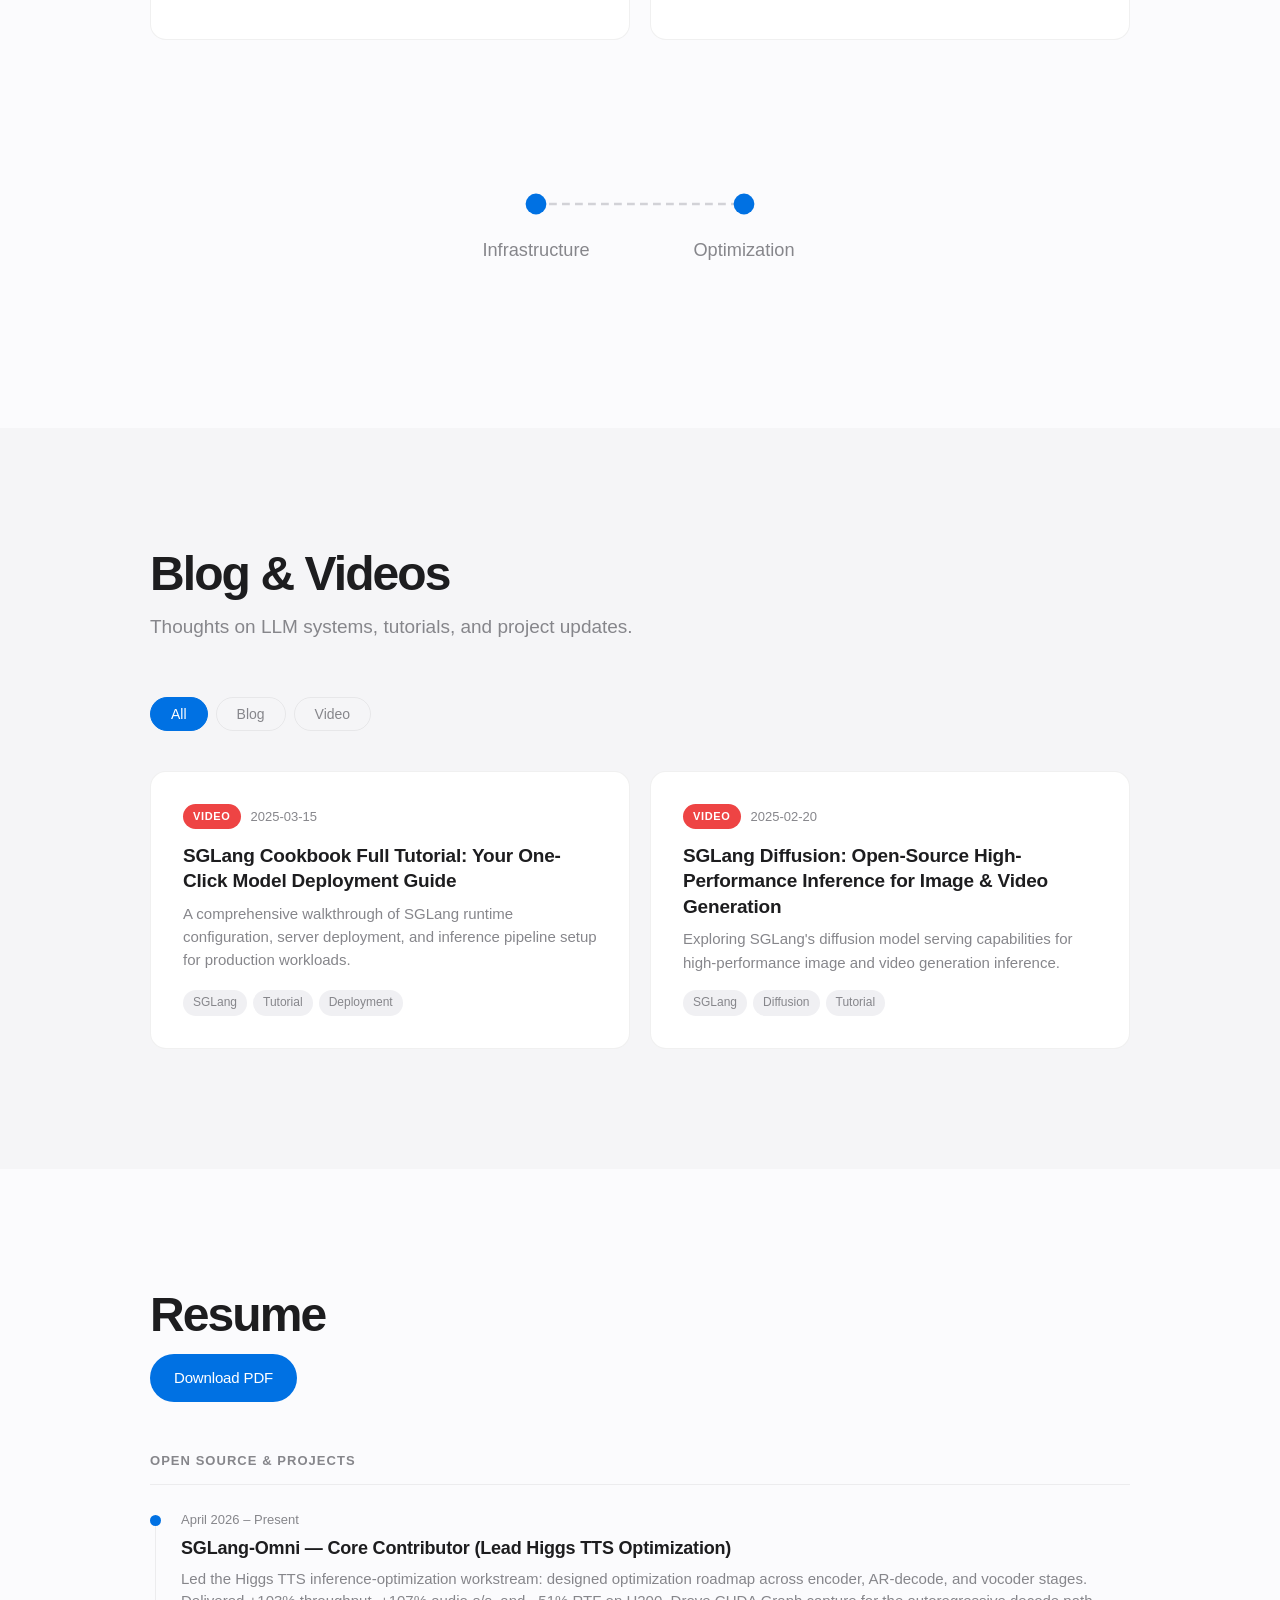
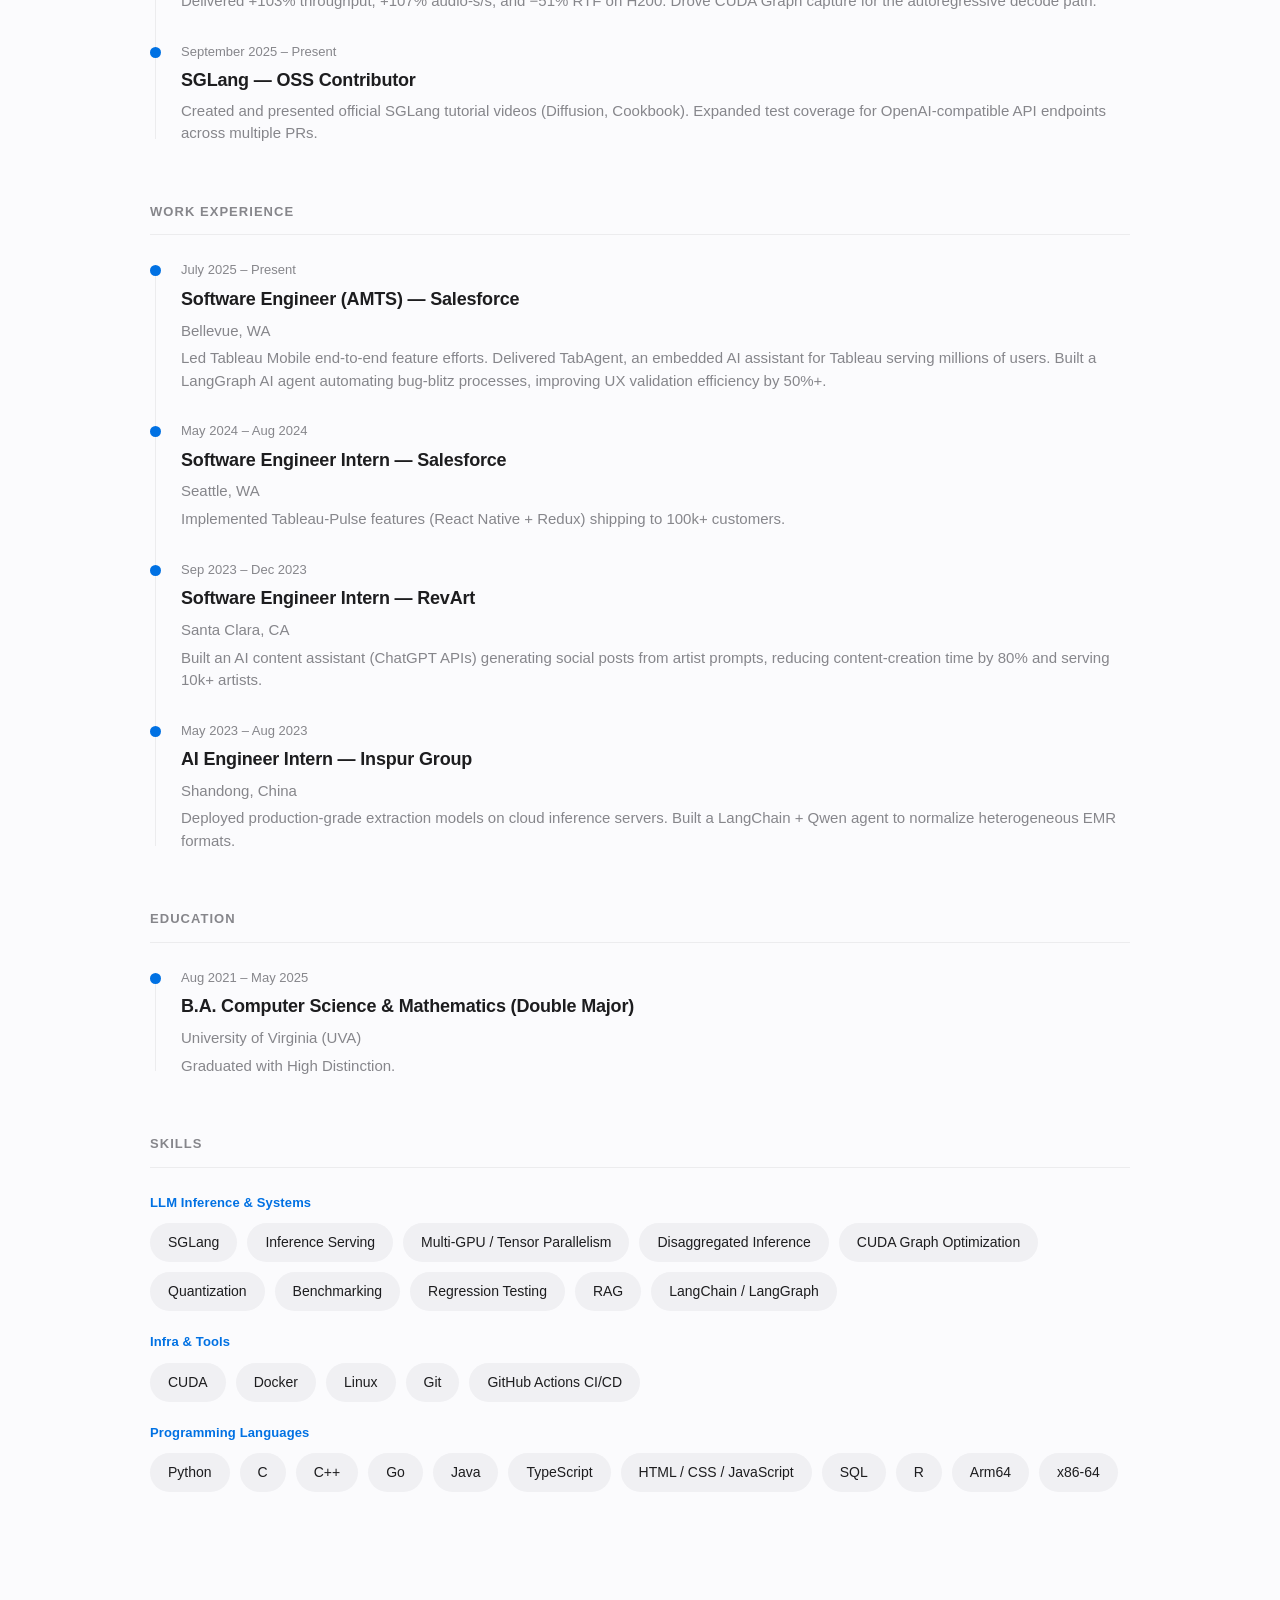
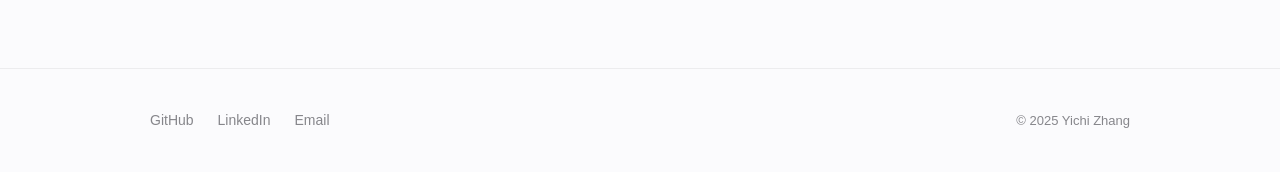
==== commit 9ad52e6c: "refactor: merge research into 2 cards — Infrastructure + Optimization Combine LLM Serving and Infras" ====
--- a/index.html
+++ b/index.html
@@ -77,47 +77,35 @@
       <h2 class="section-title anim-item" data-i18n="research.title">Research Interests</h2>
       <p class="section-subtitle anim-item" data-i18n="research.subtitle">Focused on making large language models faster, cheaper, and more accessible.</p>
 
-      <div class="research-grid">
-        <!-- Card 1: LLM Serving -->
+      <div class="research-grid research-grid--two">
+        <!-- Card 1: LLM Infrastructure -->
         <div class="research-card anim-item">
           <div class="rc-icon">
             <svg width="32" height="32" viewBox="0 0 24 24" fill="none" stroke="currentColor" stroke-width="1.5" stroke-linecap="round" stroke-linejoin="round">
               <rect x="2" y="2" width="20" height="8" rx="2"/><rect x="2" y="14" width="20" height="8" rx="2"/><circle cx="6" cy="6" r="1" fill="currentColor"/><circle cx="6" cy="18" r="1" fill="currentColor"/>
             </svg>
           </div>
-          <h3 class="rc-title" data-i18n="research.serving.title">LLM Serving</h3>
+          <h3 class="rc-title" data-i18n="research.infra.title">LLM Infrastructure</h3>
+          <p class="rc-subtitle" data-i18n="research.infra.subtitle">Building serving frameworks for TTS / Omni model architectures</p>
           <ul class="rc-list">
-            <li data-i18n="research.serving.item1">Request scheduling & batching</li>
-            <li data-i18n="research.serving.item2">Prefix caching strategies</li>
-            <li data-i18n="research.serving.item3">Multi-modal serving pipelines</li>
-            <li data-i18n="research.serving.item4">Throughput & latency optimization</li>
+            <li data-i18n="research.infra.item1">Request scheduling & batching</li>
+            <li data-i18n="research.infra.item2">Prefix caching strategies</li>
+            <li data-i18n="research.infra.item3">Multi-modal serving pipelines</li>
+            <li data-i18n="research.infra.item4">Distributed inference systems</li>
+            <li data-i18n="research.infra.item5">GPU cluster orchestration</li>
+            <li data-i18n="research.infra.item6">Model deployment & system reliability</li>
           </ul>
         </div>
 
-        <!-- Card 2: LLM Infrastructure -->
-        <div class="research-card anim-item">
-          <div class="rc-icon">
-            <svg width="32" height="32" viewBox="0 0 24 24" fill="none" stroke="currentColor" stroke-width="1.5" stroke-linecap="round" stroke-linejoin="round">
-              <circle cx="12" cy="5" r="3"/><circle cx="5" cy="19" r="3"/><circle cx="19" cy="19" r="3"/><line x1="12" y1="8" x2="5" y2="16"/><line x1="12" y1="8" x2="19" y2="16"/><line x1="5" y1="19" x2="19" y2="19"/>
-            </svg>
-          </div>
-          <h3 class="rc-title" data-i18n="research.infra.title">LLM Infrastructure</h3>
-          <ul class="rc-list">
-            <li data-i18n="research.infra.item1">Distributed inference systems</li>
-            <li data-i18n="research.infra.item2">GPU cluster orchestration</li>
-            <li data-i18n="research.infra.item3">Model deployment pipelines</li>
-            <li data-i18n="research.infra.item4">System reliability & scaling</li>
-          </ul>
-        </div>
-
-        <!-- Card 3: Inference Optimization -->
+        <!-- Card 2: Optimization & Benchmarking -->
         <div class="research-card anim-item">
           <div class="rc-icon">
             <svg width="32" height="32" viewBox="0 0 24 24" fill="none" stroke="currentColor" stroke-width="1.5" stroke-linecap="round" stroke-linejoin="round">
               <polygon points="13 2 3 14 12 14 11 22 21 10 12 10 13 2"/>
             </svg>
           </div>
-          <h3 class="rc-title" data-i18n="research.opt.title">Inference Optimization</h3>
+          <h3 class="rc-title" data-i18n="research.opt.title">Optimization & Benchmarking</h3>
+          <p class="rc-subtitle" data-i18n="research.opt.subtitle">Runtime optimization and GPU performance profiling</p>
           <ul class="rc-list">
             <li data-i18n="research.opt.item1">CUDA Graph capture & optimization</li>
             <li data-i18n="research.opt.item2">Sampler vectorization & tensorization</li>
@@ -129,16 +117,12 @@
 
       <!-- Research Diagram -->
       <div class="research-diagram anim-item">
-        <svg class="diagram-svg" viewBox="0 0 600 200" fill="none" xmlns="http://www.w3.org/2000/svg">
-          <line x1="150" y1="100" x2="300" y2="100" class="diagram-line"/>
-          <line x1="300" y1="100" x2="450" y2="100" class="diagram-line"/>
-          <line x1="150" y1="100" x2="450" y2="100" class="diagram-line diagram-line--arc"/>
-          <circle cx="150" cy="100" r="8" class="diagram-dot"/>
-          <circle cx="300" cy="100" r="8" class="diagram-dot"/>
-          <circle cx="450" cy="100" r="8" class="diagram-dot"/>
-          <text x="150" y="140" class="diagram-label" text-anchor="middle" data-i18n="research.serving.short">Serving</text>
-          <text x="300" y="140" class="diagram-label" text-anchor="middle" data-i18n="research.infra.short">Infrastructure</text>
-          <text x="450" y="140" class="diagram-label" text-anchor="middle" data-i18n="research.opt.short">Optimization</text>
+        <svg class="diagram-svg" viewBox="0 0 400 160" fill="none" xmlns="http://www.w3.org/2000/svg">
+          <line x1="120" y1="80" x2="280" y2="80" class="diagram-line"/>
+          <circle cx="120" cy="80" r="8" class="diagram-dot"/>
+          <circle cx="280" cy="80" r="8" class="diagram-dot"/>
+          <text x="120" y="120" class="diagram-label" text-anchor="middle" data-i18n="research.infra.short">Infrastructure</text>
+          <text x="280" y="120" class="diagram-label" text-anchor="middle" data-i18n="research.opt.short">Optimization</text>
         </svg>
       </div>
     </div>
--- a/css/style.css
+++ b/css/style.css
@@ -441,6 +441,17 @@
   margin-bottom: 60px;
 }
 
+.research-grid--two {
+  grid-template-columns: repeat(2, 1fr);
+}
+
+.rc-subtitle {
+  font-size: 15px;
+  color: var(--text-secondary);
+  margin-bottom: 16px;
+  line-height: 1.45;
+}
+
 .research-card {
   background: var(--card-bg);
   border: 1px solid var(--border);
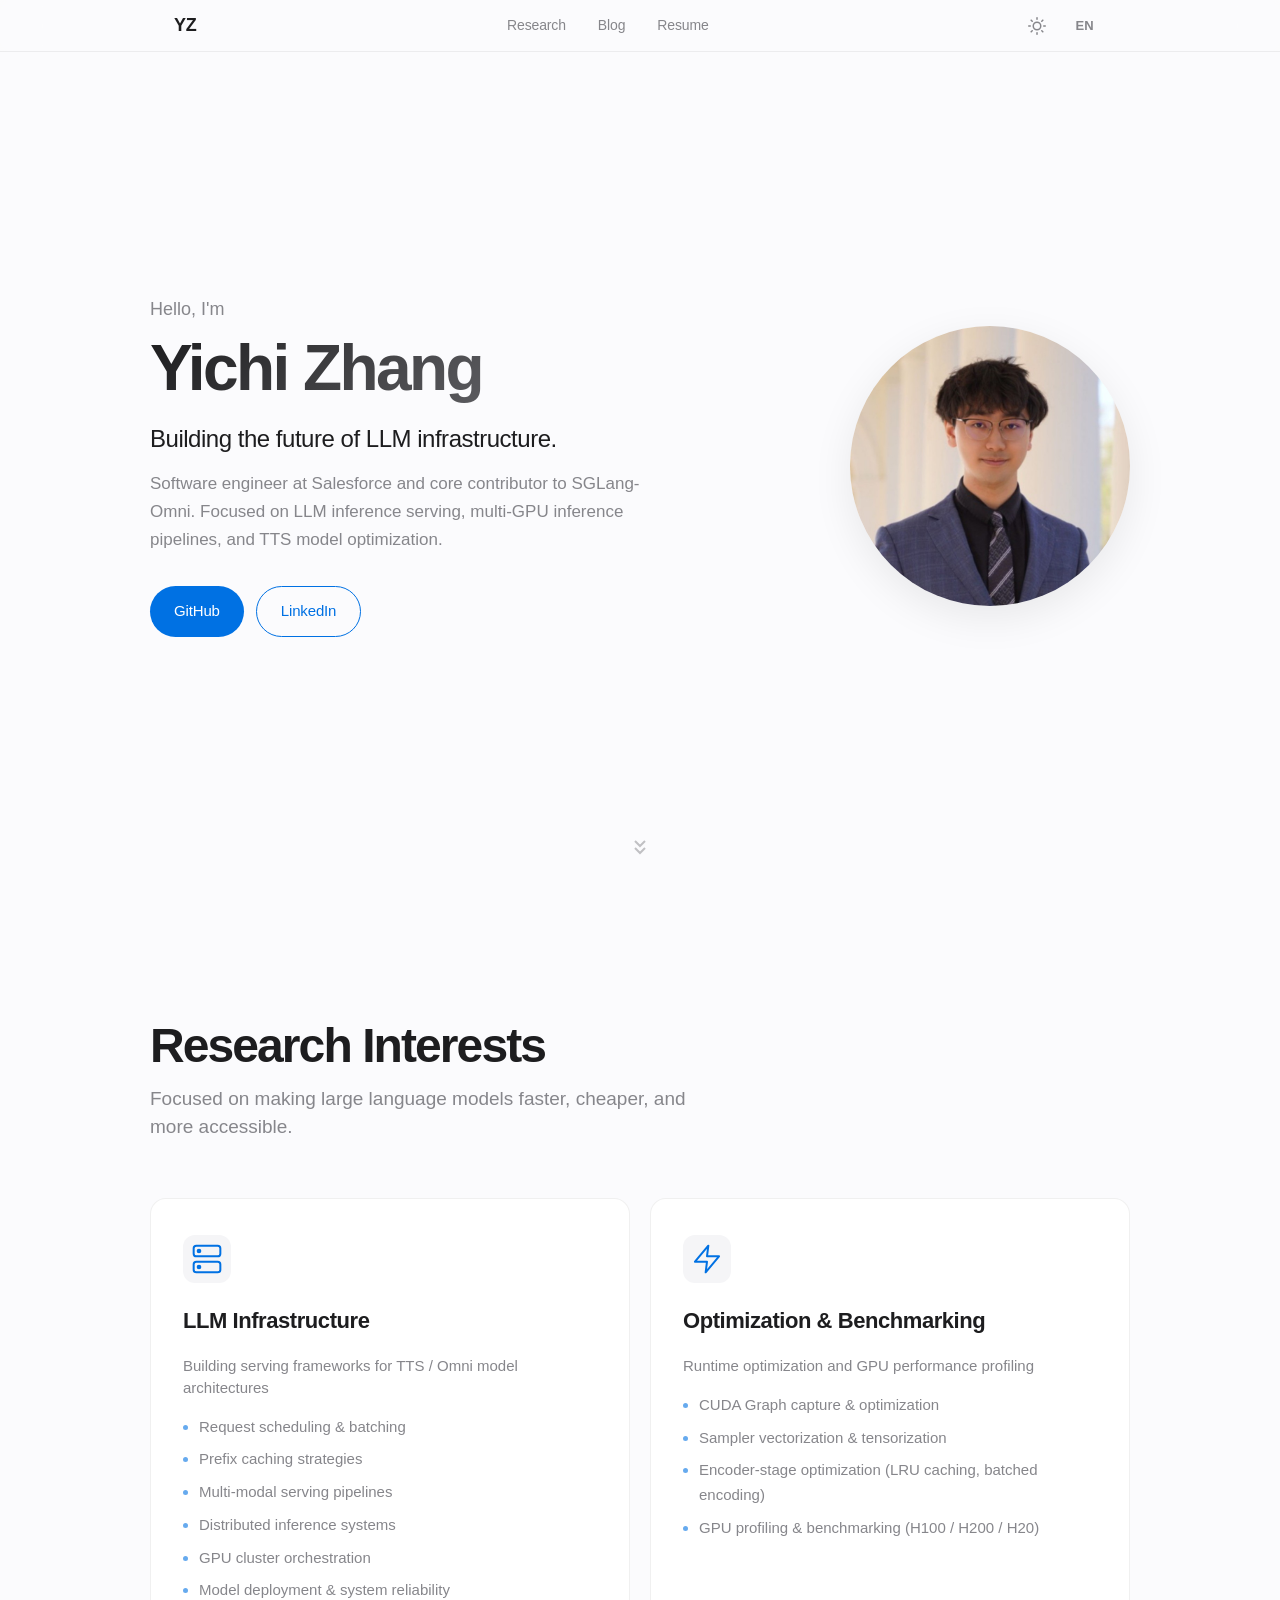
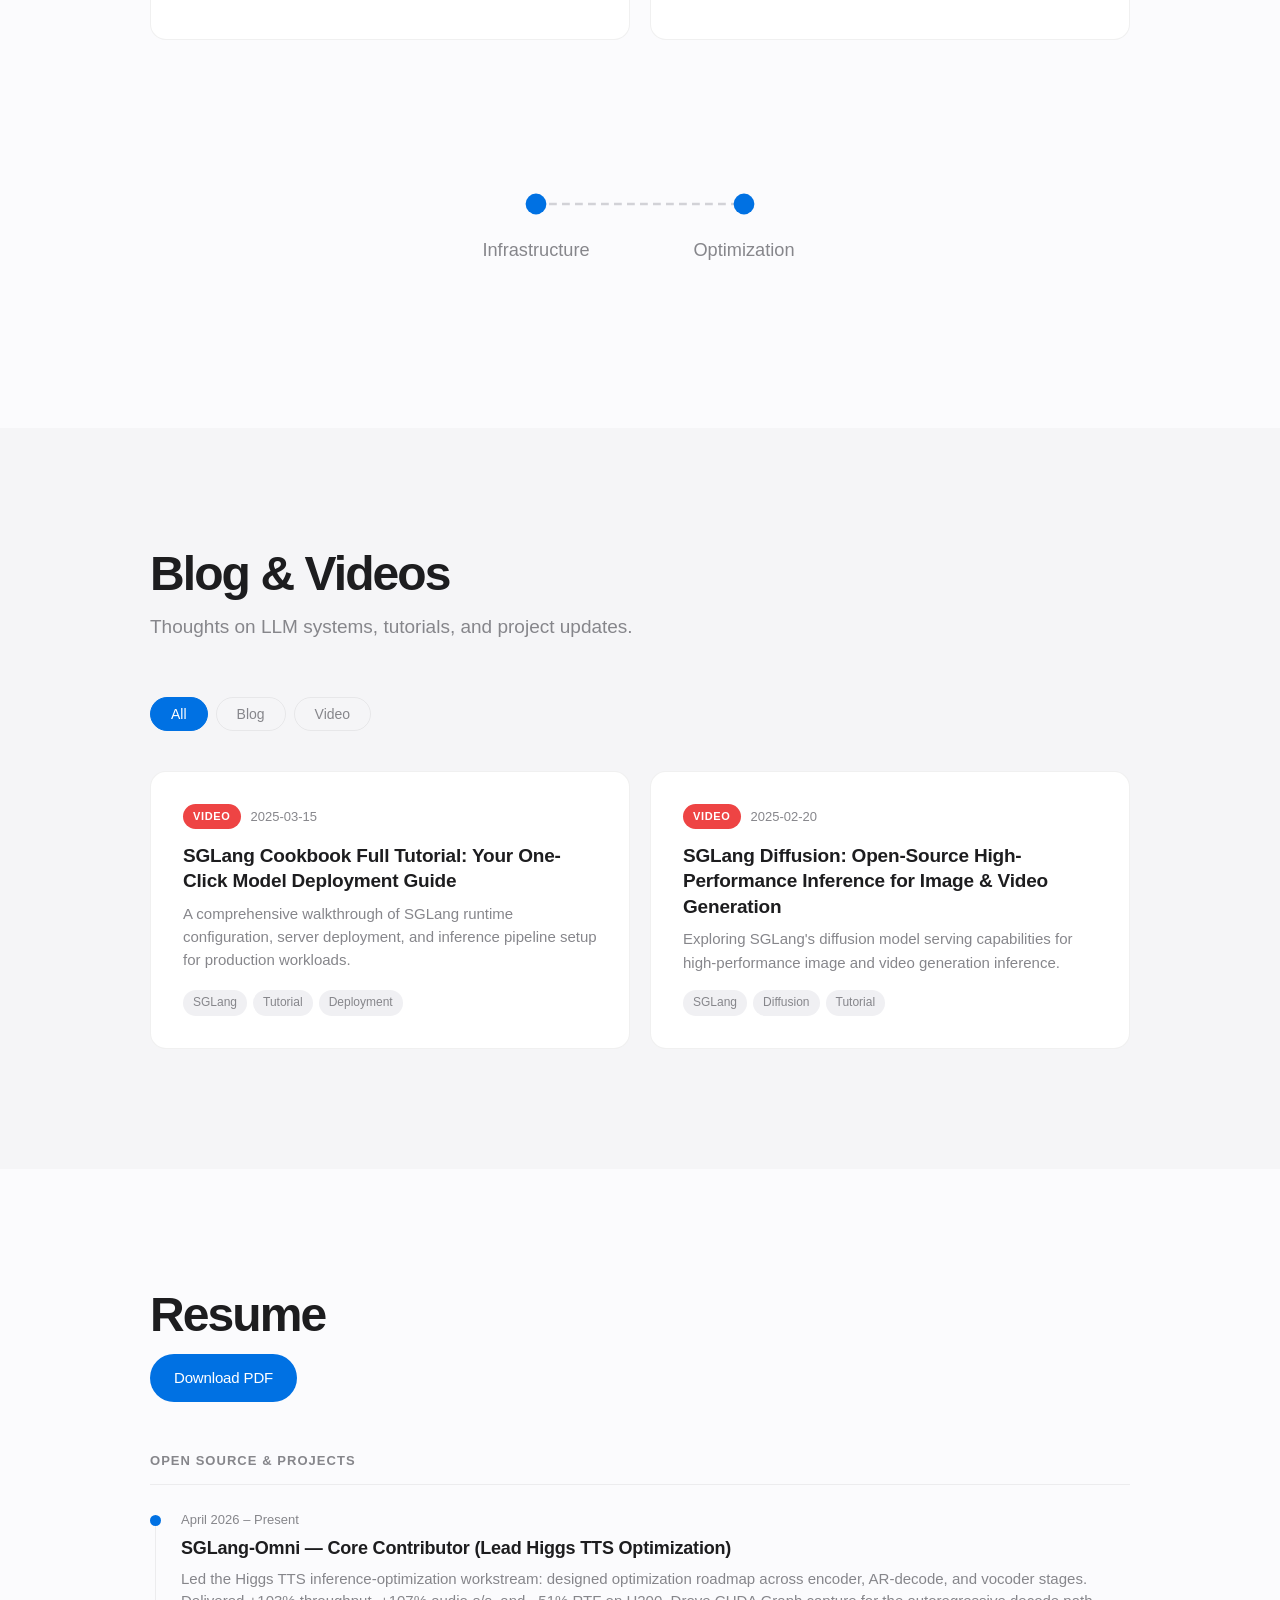
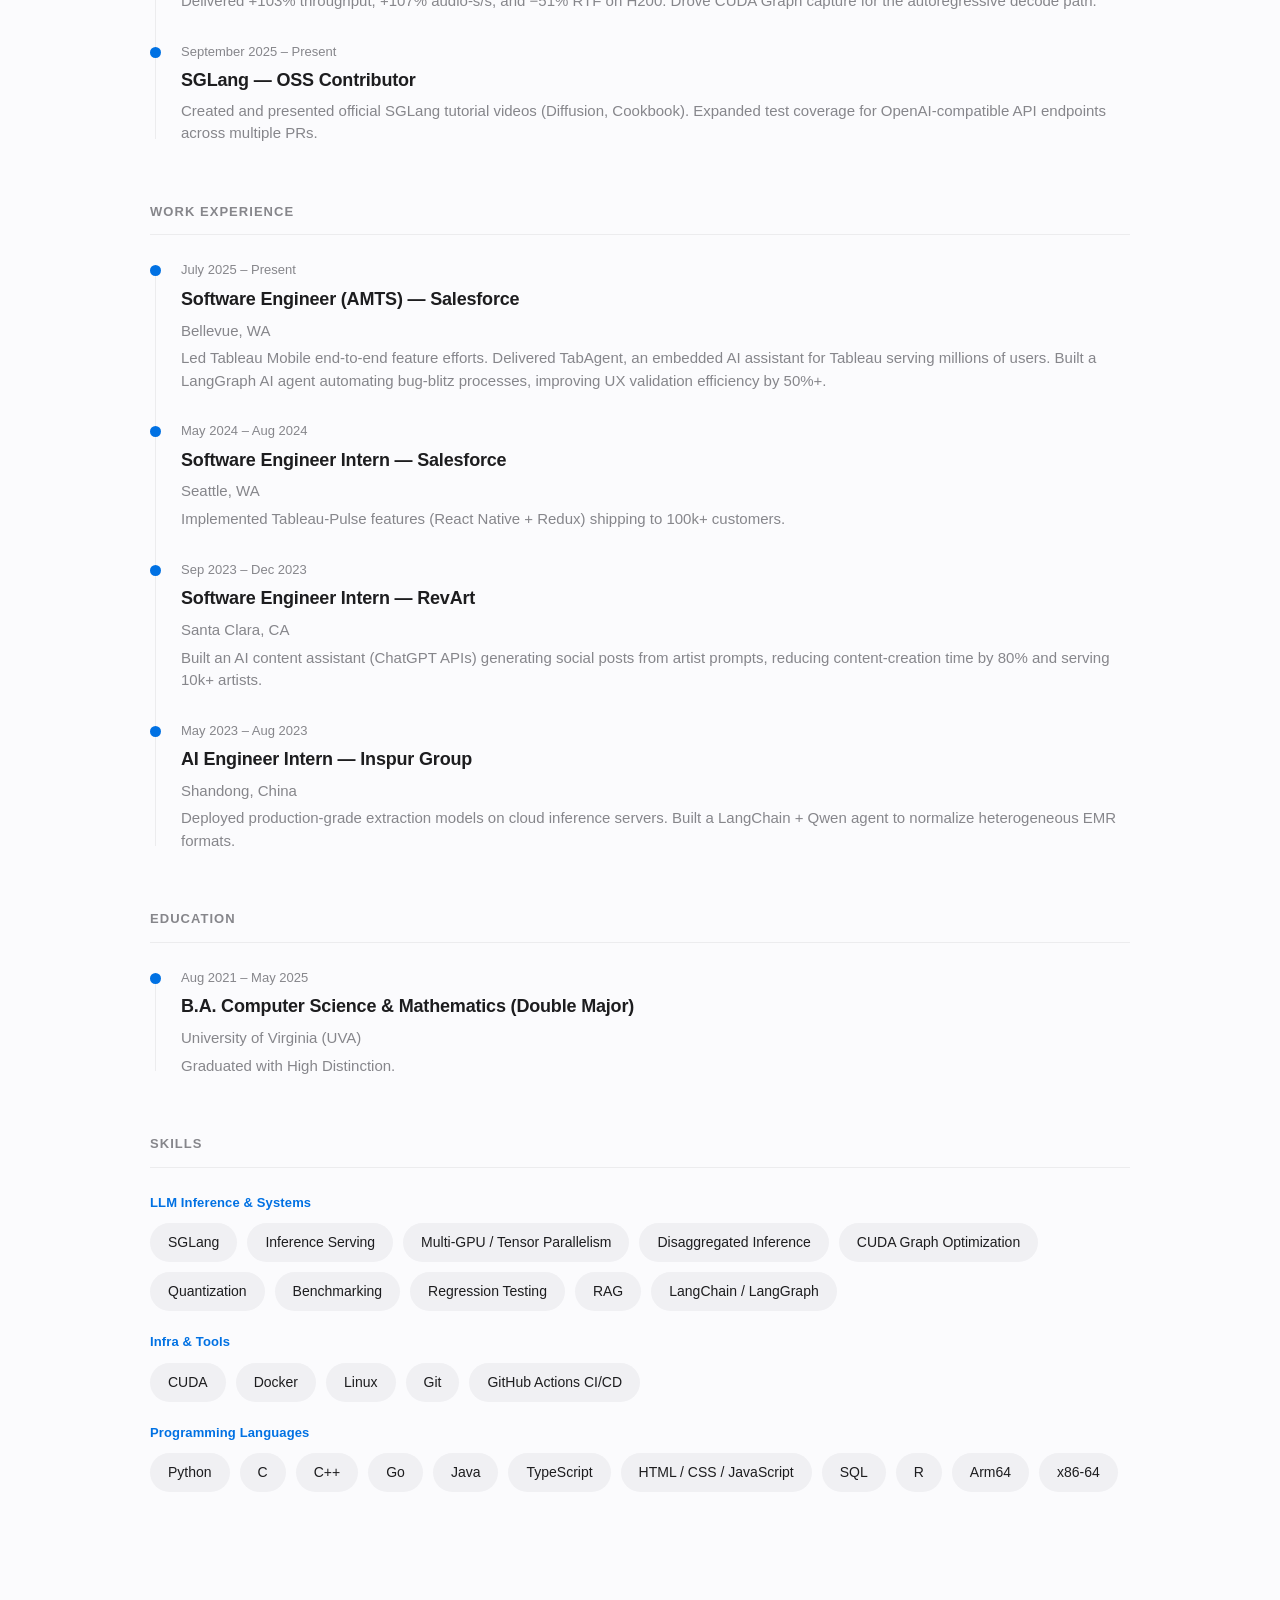
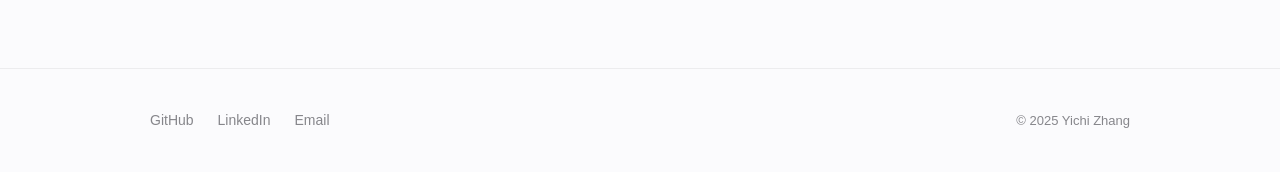
==== commit a7ac3c9e: "fix: shorten hero description, drop GPU model names Co-Authored-By: Claude Opus 4.6 <noreply@anthrop" ====
--- a/index.html
+++ b/index.html
@@ -54,7 +54,7 @@
         <p class="hero-greeting anim-item" data-i18n="hero.greeting">Hello, I'm</p>
         <h1 class="hero-name anim-item">Yichi Zhang</h1>
         <p class="hero-tagline anim-item" data-i18n="hero.tagline">Building the future of LLM infrastructure.</p>
-        <p class="hero-desc anim-item" data-i18n="hero.desc">Researcher and engineer working on large language model serving systems, distributed inference infrastructure, and runtime optimization. Currently contributing to SGLang.</p>
+        <p class="hero-desc anim-item" data-i18n="hero.desc">Software engineer at Salesforce and core contributor to SGLang-Omni. Focused on LLM inference serving, multi-GPU inference pipelines, and TTS model optimization.</p>
         <div class="hero-actions anim-item">
           <a href="https://github.com/Ccyest" target="_blank" rel="noopener" class="btn btn-primary">GitHub</a>
           <a href="https://www.linkedin.com/in/yichi-zhang2003/" target="_blank" rel="noopener" class="btn btn-ghost">LinkedIn</a>
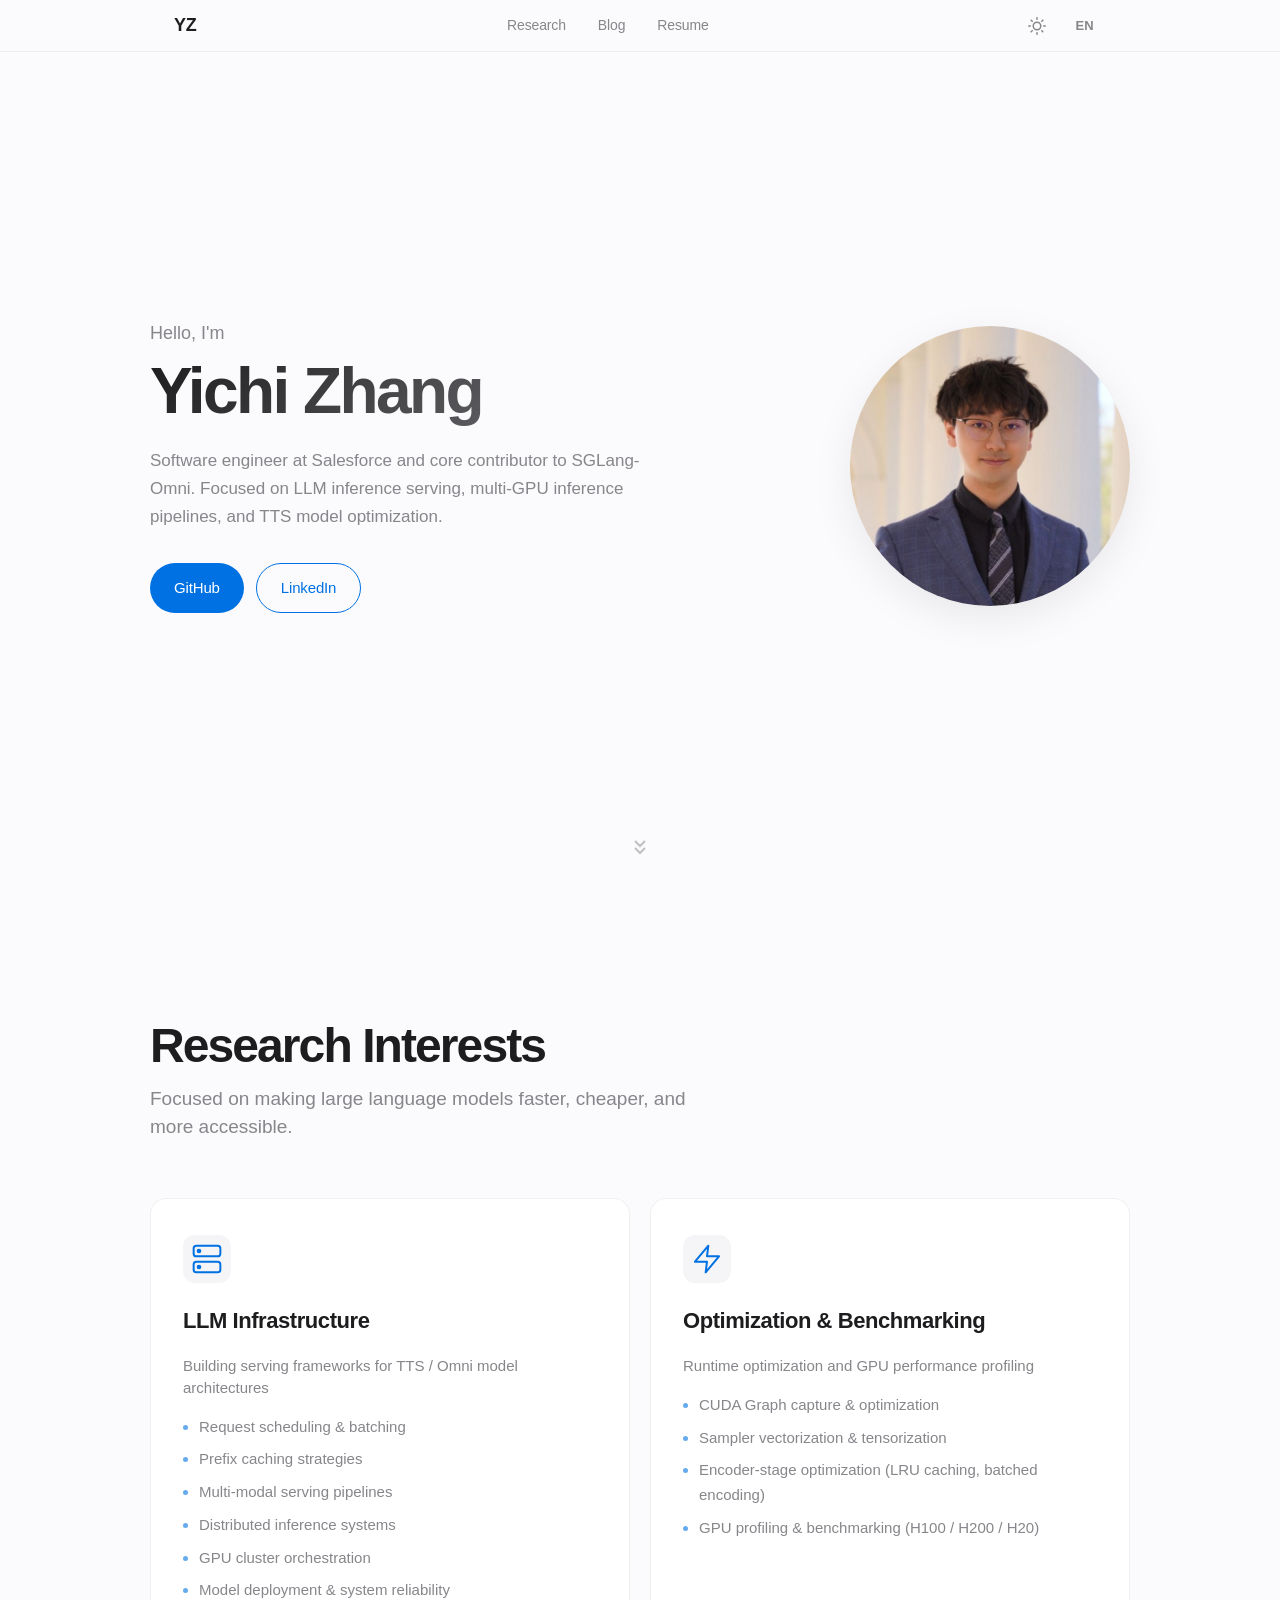
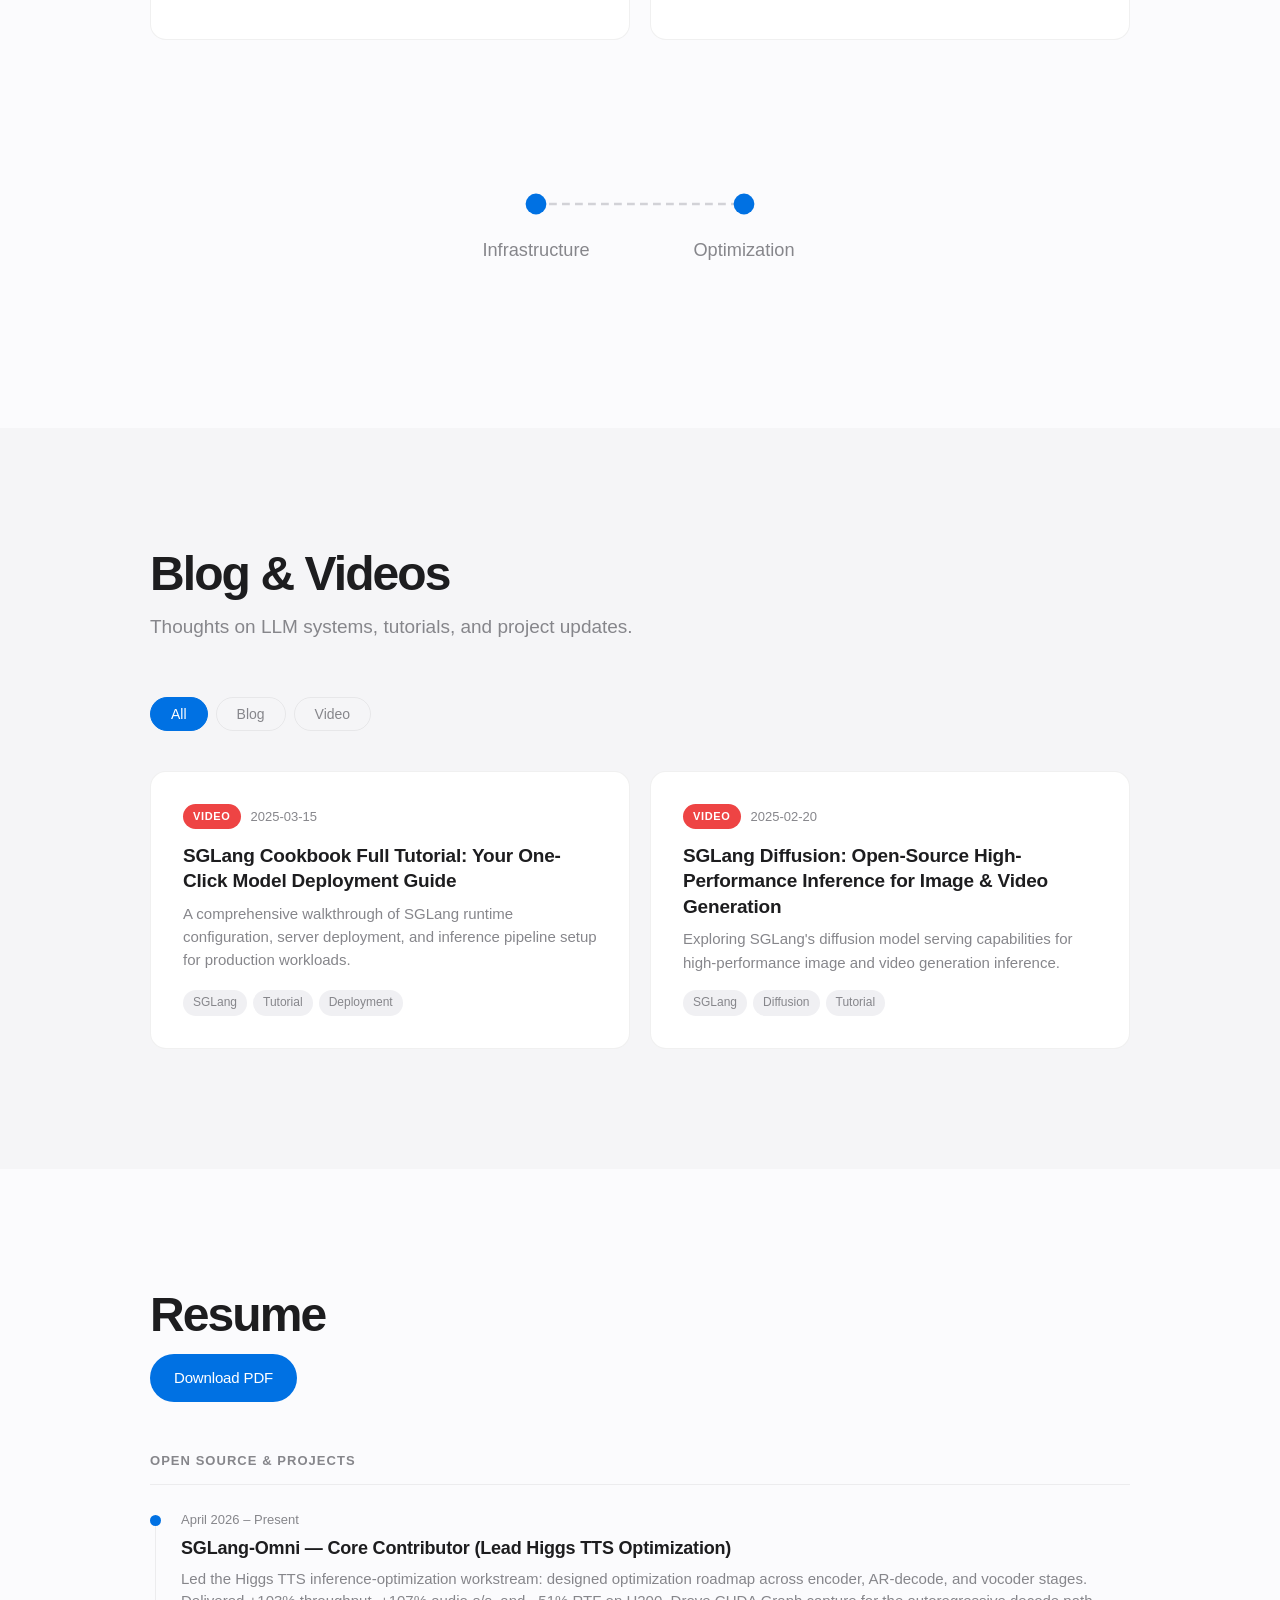
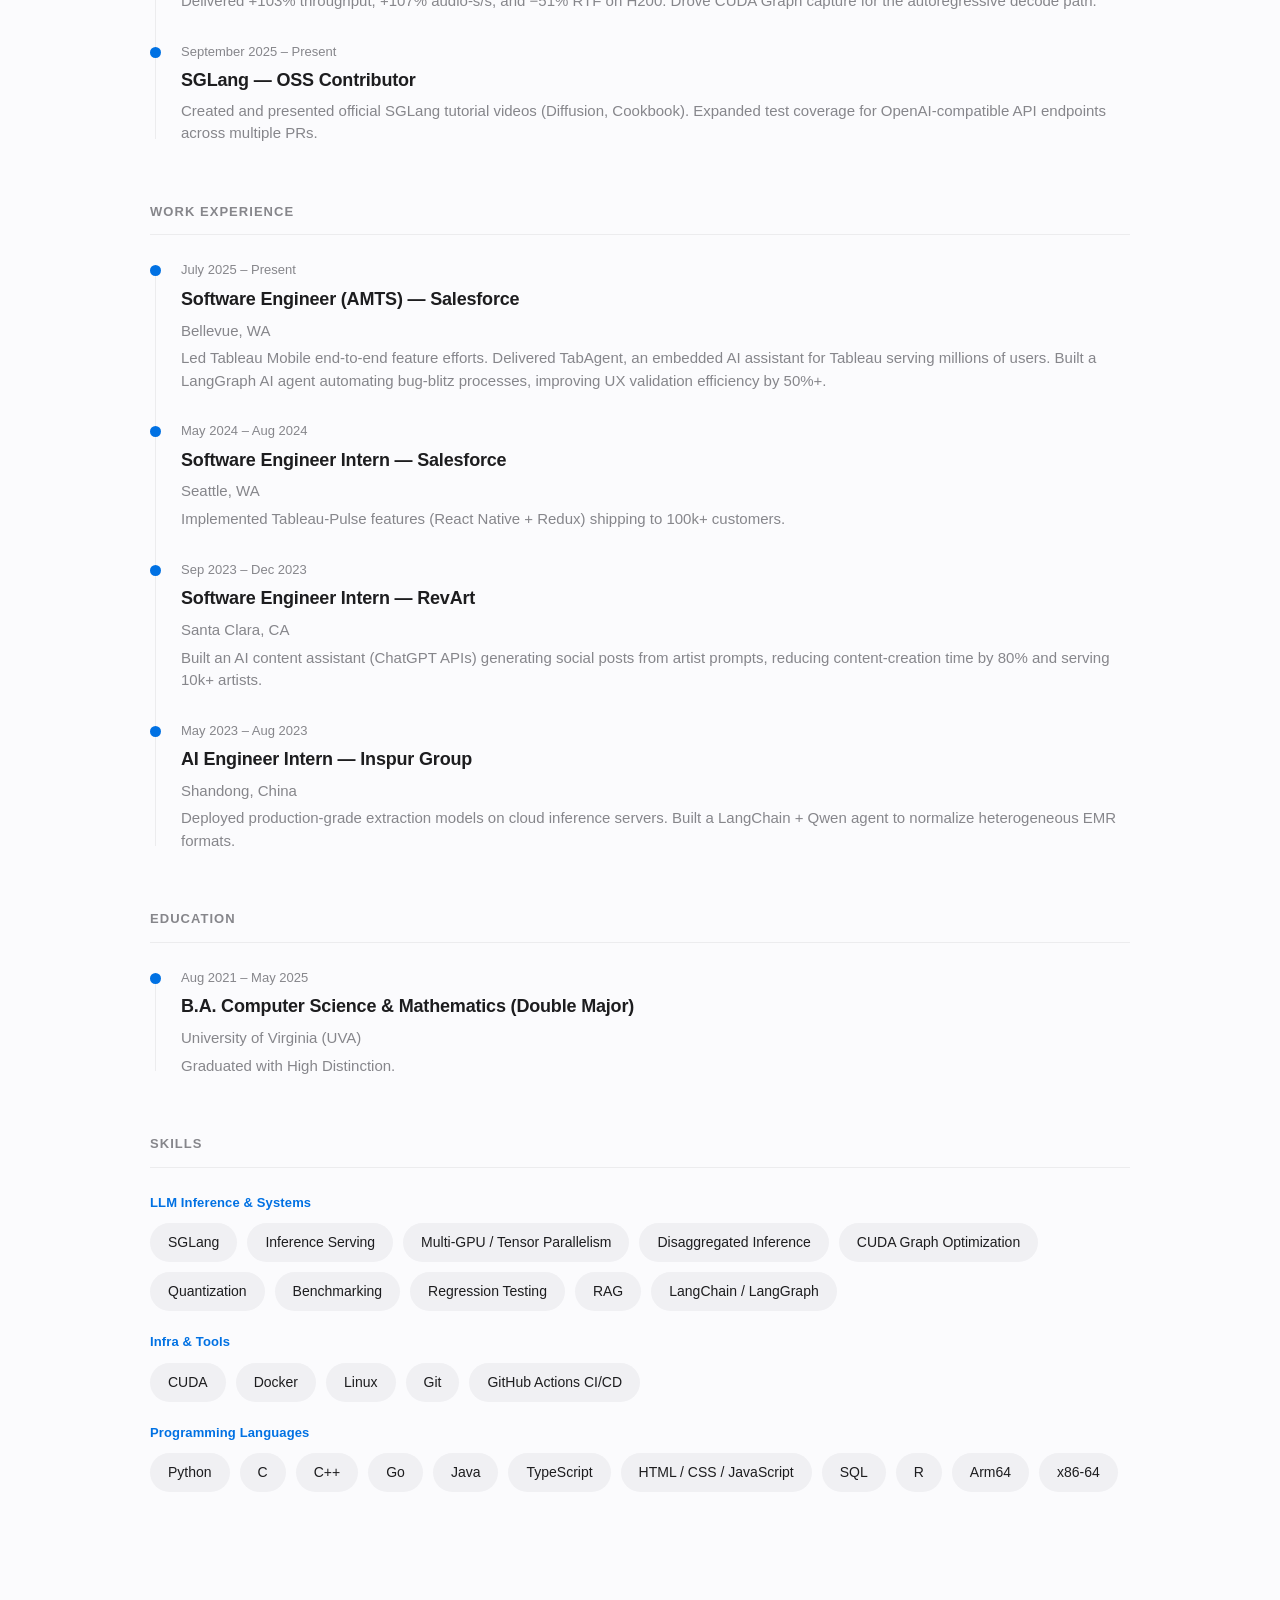
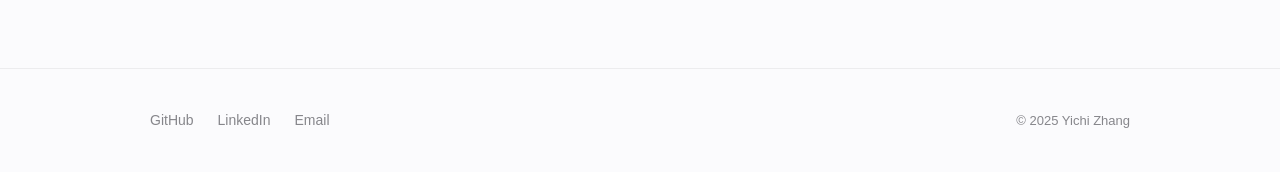
==== commit 0076c4ed: "fix: remove hero tagline Co-Authored-By: Claude Opus 4.6 <noreply@anthropic.com>" ====
--- a/index.html
+++ b/index.html
@@ -53,7 +53,6 @@
       <div class="hero-text">
         <p class="hero-greeting anim-item" data-i18n="hero.greeting">Hello, I'm</p>
         <h1 class="hero-name anim-item">Yichi Zhang</h1>
-        <p class="hero-tagline anim-item" data-i18n="hero.tagline">Building the future of LLM infrastructure.</p>
         <p class="hero-desc anim-item" data-i18n="hero.desc">Software engineer at Salesforce and core contributor to SGLang-Omni. Focused on LLM inference serving, multi-GPU inference pipelines, and TTS model optimization.</p>
         <div class="hero-actions anim-item">
           <a href="https://github.com/Ccyest" target="_blank" rel="noopener" class="btn btn-primary">GitHub</a>
--- a/css/style.css
+++ b/css/style.css
@@ -61,7 +61,12 @@
 
 html {
   scroll-behavior: smooth;
+  scroll-padding-top: 64px;
   -webkit-text-size-adjust: 100%;
+}
+
+@supports (padding: env(safe-area-inset-bottom)) {
+  body { padding-bottom: env(safe-area-inset-bottom); }
 }
 
 body {
@@ -885,8 +890,18 @@
     display: flex;
   }
 
+  .nav-links a {
+    font-size: 16px;
+    padding: 8px 0;
+  }
+
   .nav-hamburger {
     display: flex;
+  }
+
+  .hero {
+    min-height: calc(100vh - var(--nav-h));
+    min-height: calc(100dvh - var(--nav-h));
   }
 
   .hero-inner {
@@ -904,12 +919,18 @@
   }
 
   .hero-desc {
+    max-width: none;
     margin-left: auto;
     margin-right: auto;
   }
 
   .hero-actions {
     justify-content: center;
+  }
+
+  .btn {
+    min-height: 44px;
+    padding: 12px 22px;
   }
 
   .photo-frame {
@@ -917,10 +938,6 @@
     height: 200px;
   }
 
-  .photo-placeholder {
-    font-size: 52px;
-  }
-
   .section {
     padding: 80px 20px;
   }
@@ -934,7 +951,8 @@
     margin-bottom: 40px;
   }
 
-  .research-grid {
+  .research-grid,
+  .research-grid--two {
     grid-template-columns: 1fr;
     gap: 16px;
   }
@@ -943,12 +961,42 @@
     padding: 28px 24px;
   }
 
+  .research-card:hover {
+    transform: none;
+  }
+
+  .blog-filters {
+    flex-wrap: wrap;
+  }
+
   .blog-grid {
     grid-template-columns: 1fr;
   }
 
   .blog-card {
     padding: 24px;
+  }
+
+  .blog-card:hover {
+    transform: none;
+  }
+
+  .tl-title {
+    font-size: 16px;
+    word-break: break-word;
+  }
+
+  .tl-desc {
+    font-size: 14px;
+  }
+
+  .tag {
+    font-size: 13px;
+    padding: 6px 14px;
+  }
+
+  .resume-download--top {
+    text-align: center;
   }
 
   .footer-inner {
@@ -960,6 +1008,10 @@
   .diagram-svg {
     max-width: 300px;
   }
+
+  .scroll-hint {
+    display: none;
+  }
 }
 
 @media (max-width: 480px) {
@@ -975,4 +1027,45 @@
     width: 160px;
     height: 160px;
   }
-}
+
+  .nav-inner {
+    padding: 0 16px;
+  }
+
+  .section {
+    padding: 60px 16px;
+  }
+
+  .research-card {
+    padding: 24px 20px;
+  }
+
+  .blog-card {
+    padding: 20px;
+  }
+
+  .bc-title {
+    font-size: 17px;
+  }
+
+  .timeline {
+    padding-left: 20px;
+  }
+
+  .tl-dot {
+    margin-left: -20px;
+  }
+
+  .timeline::before {
+    left: 4px;
+  }
+}
+
+@media (hover: none) and (pointer: coarse) {
+  .research-card:hover,
+  .blog-card:hover,
+  .photo-frame:hover {
+    transform: none;
+    box-shadow: var(--shadow-sm);
+  }
+}
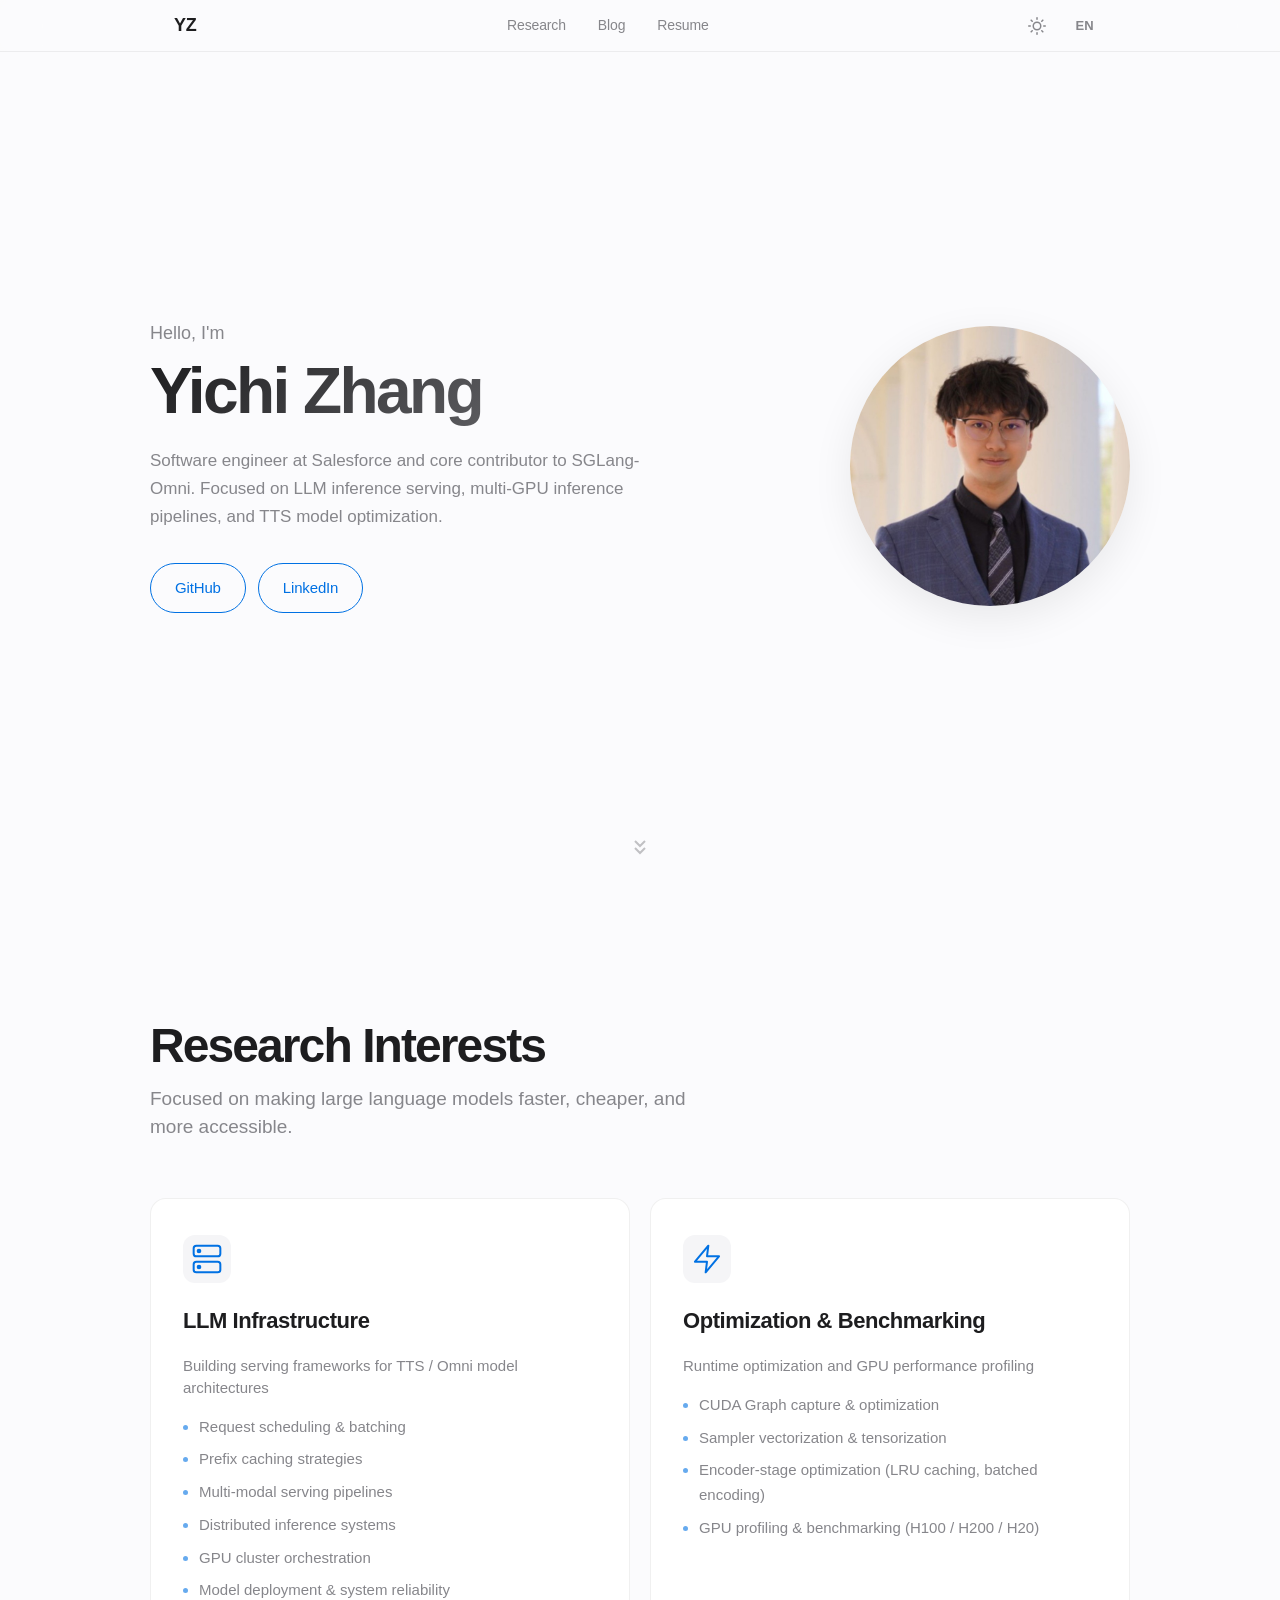
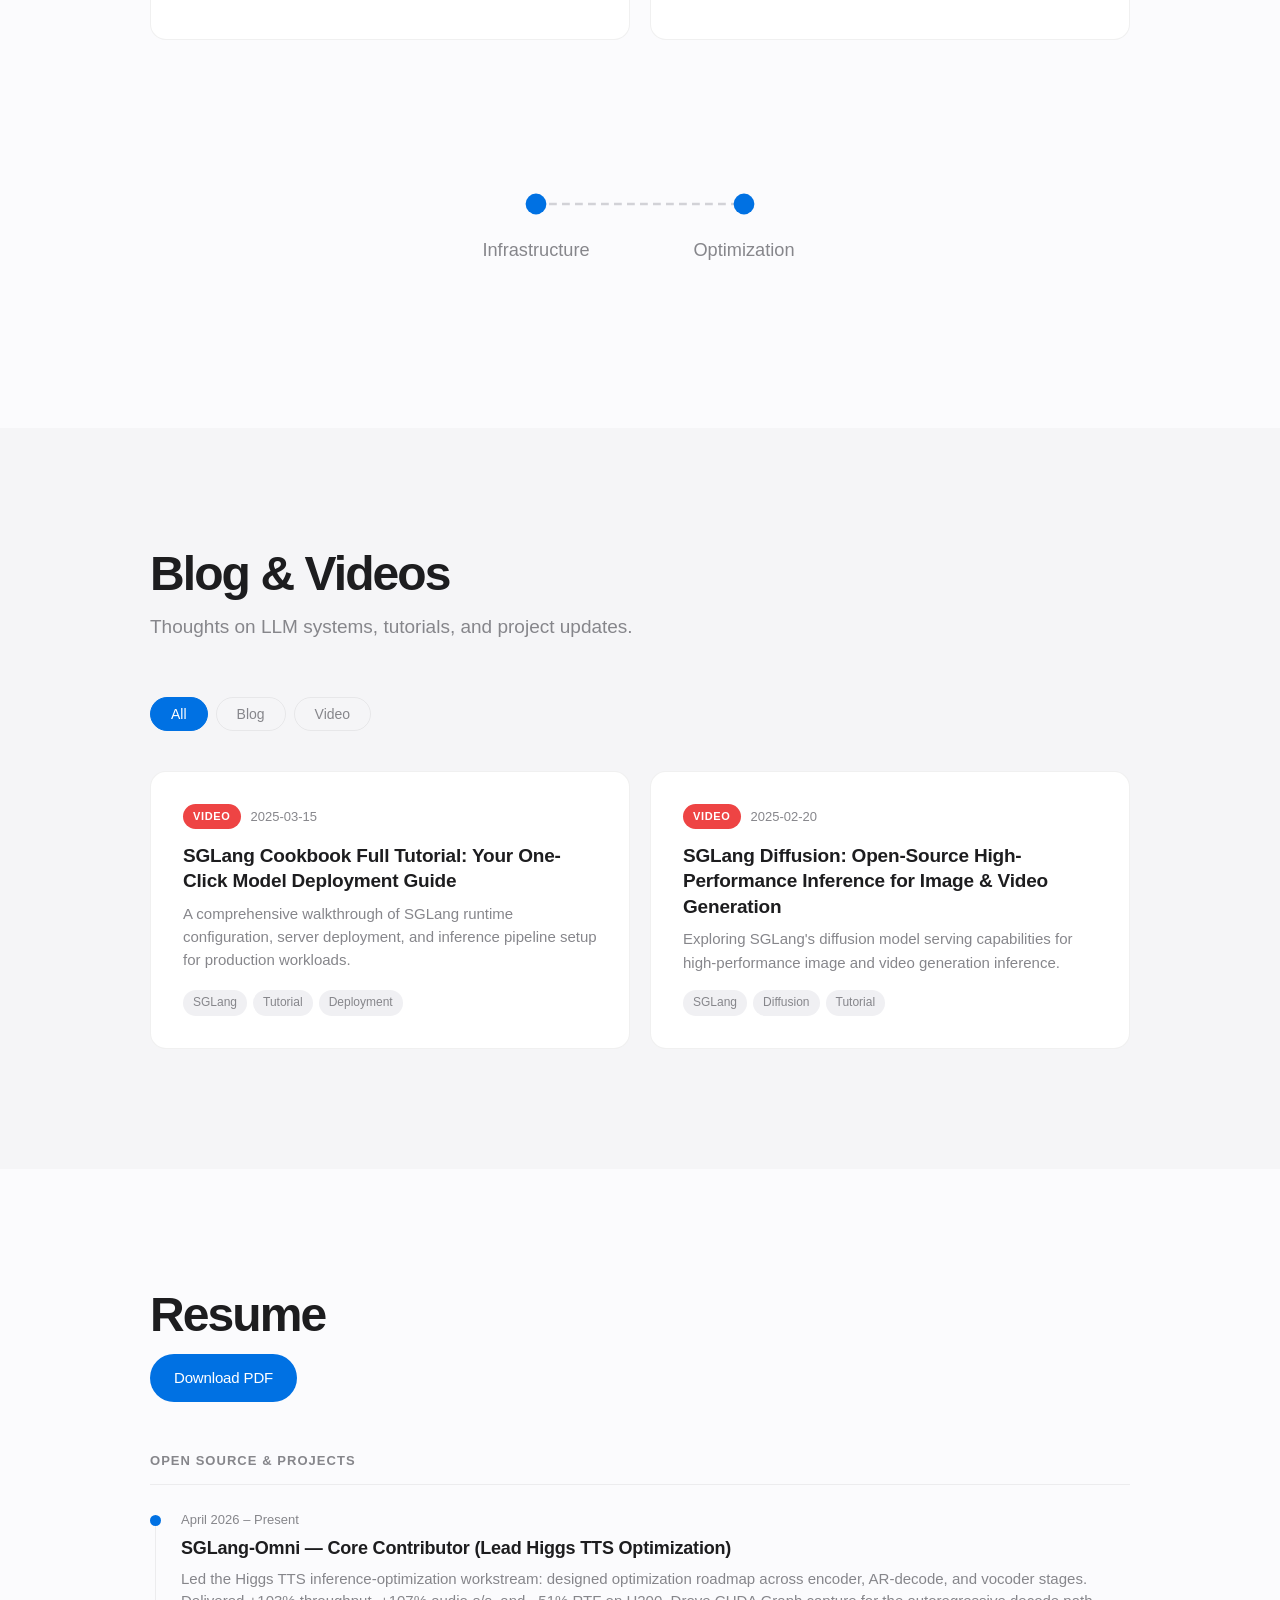
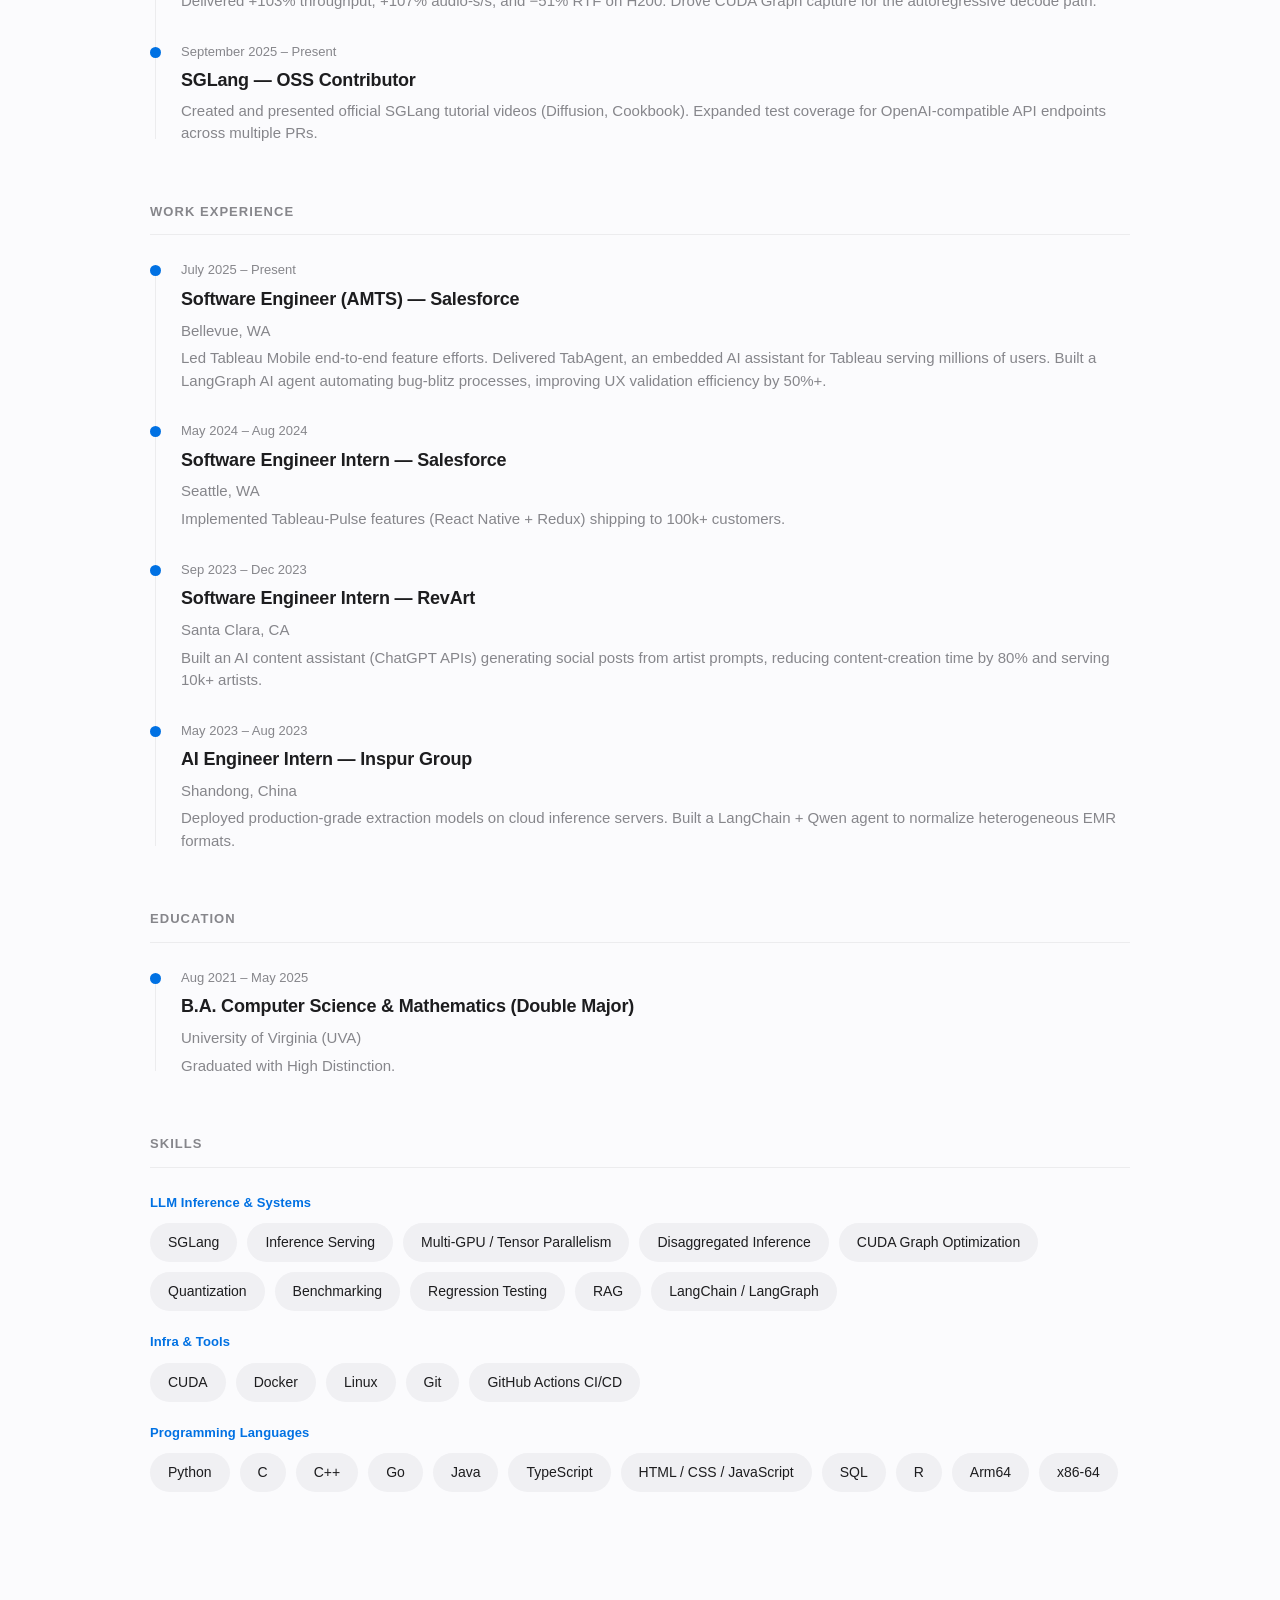
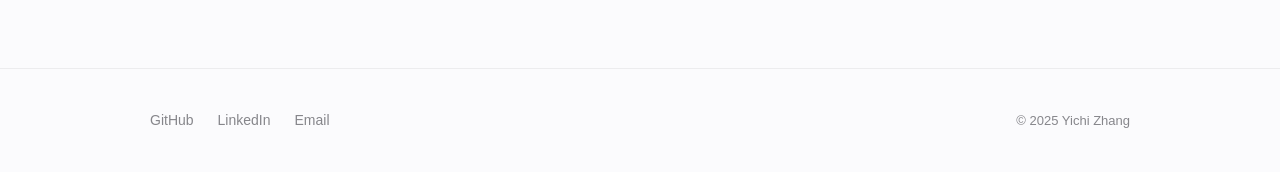
==== commit e1374ede: "fix: make GitHub button ghost style to match LinkedIn Co-Authored-By: Claude Opus 4.6 <noreply@anthr" ====
--- a/index.html
+++ b/index.html
@@ -55,7 +55,7 @@
         <h1 class="hero-name anim-item">Yichi Zhang</h1>
         <p class="hero-desc anim-item" data-i18n="hero.desc">Software engineer at Salesforce and core contributor to SGLang-Omni. Focused on LLM inference serving, multi-GPU inference pipelines, and TTS model optimization.</p>
         <div class="hero-actions anim-item">
-          <a href="https://github.com/Ccyest" target="_blank" rel="noopener" class="btn btn-primary">GitHub</a>
+          <a href="https://github.com/Ccyest" target="_blank" rel="noopener" class="btn btn-ghost">GitHub</a>
           <a href="https://www.linkedin.com/in/yichi-zhang2003/" target="_blank" rel="noopener" class="btn btn-ghost">LinkedIn</a>
         </div>
       </div>
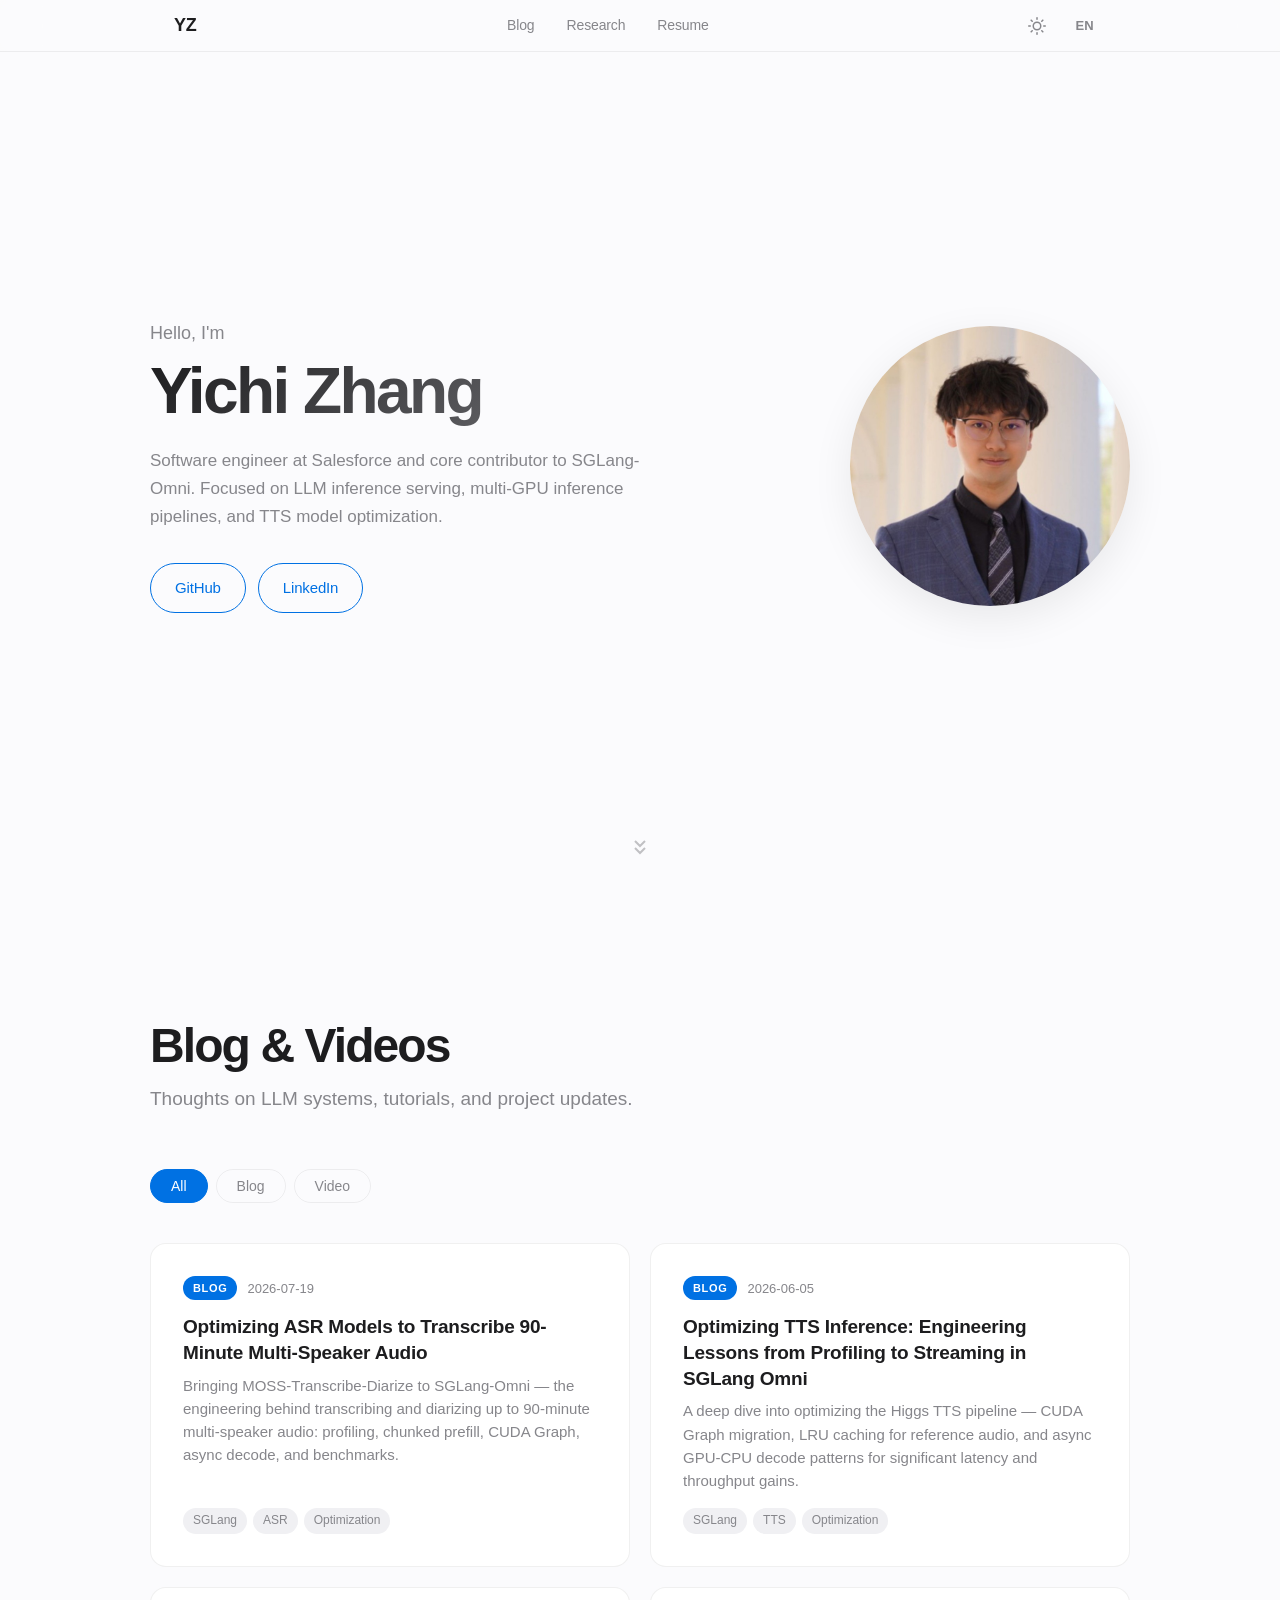
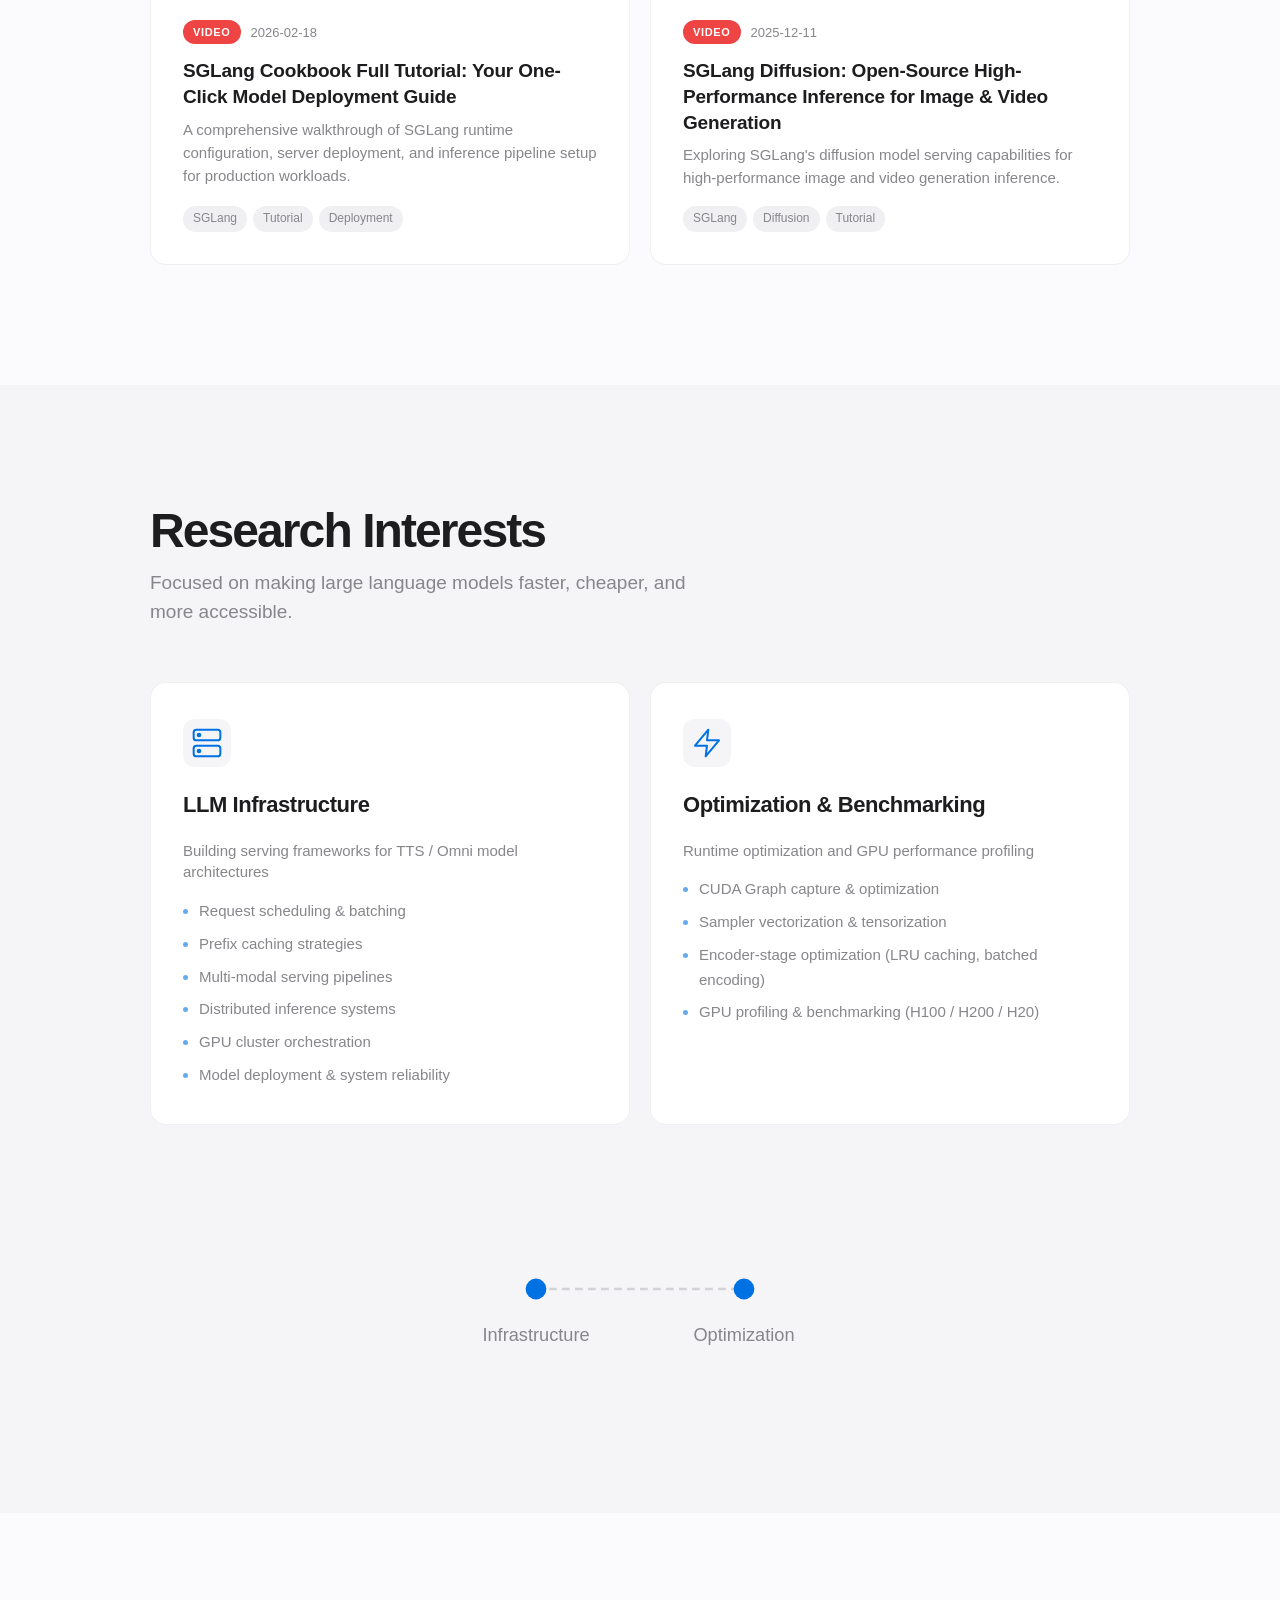
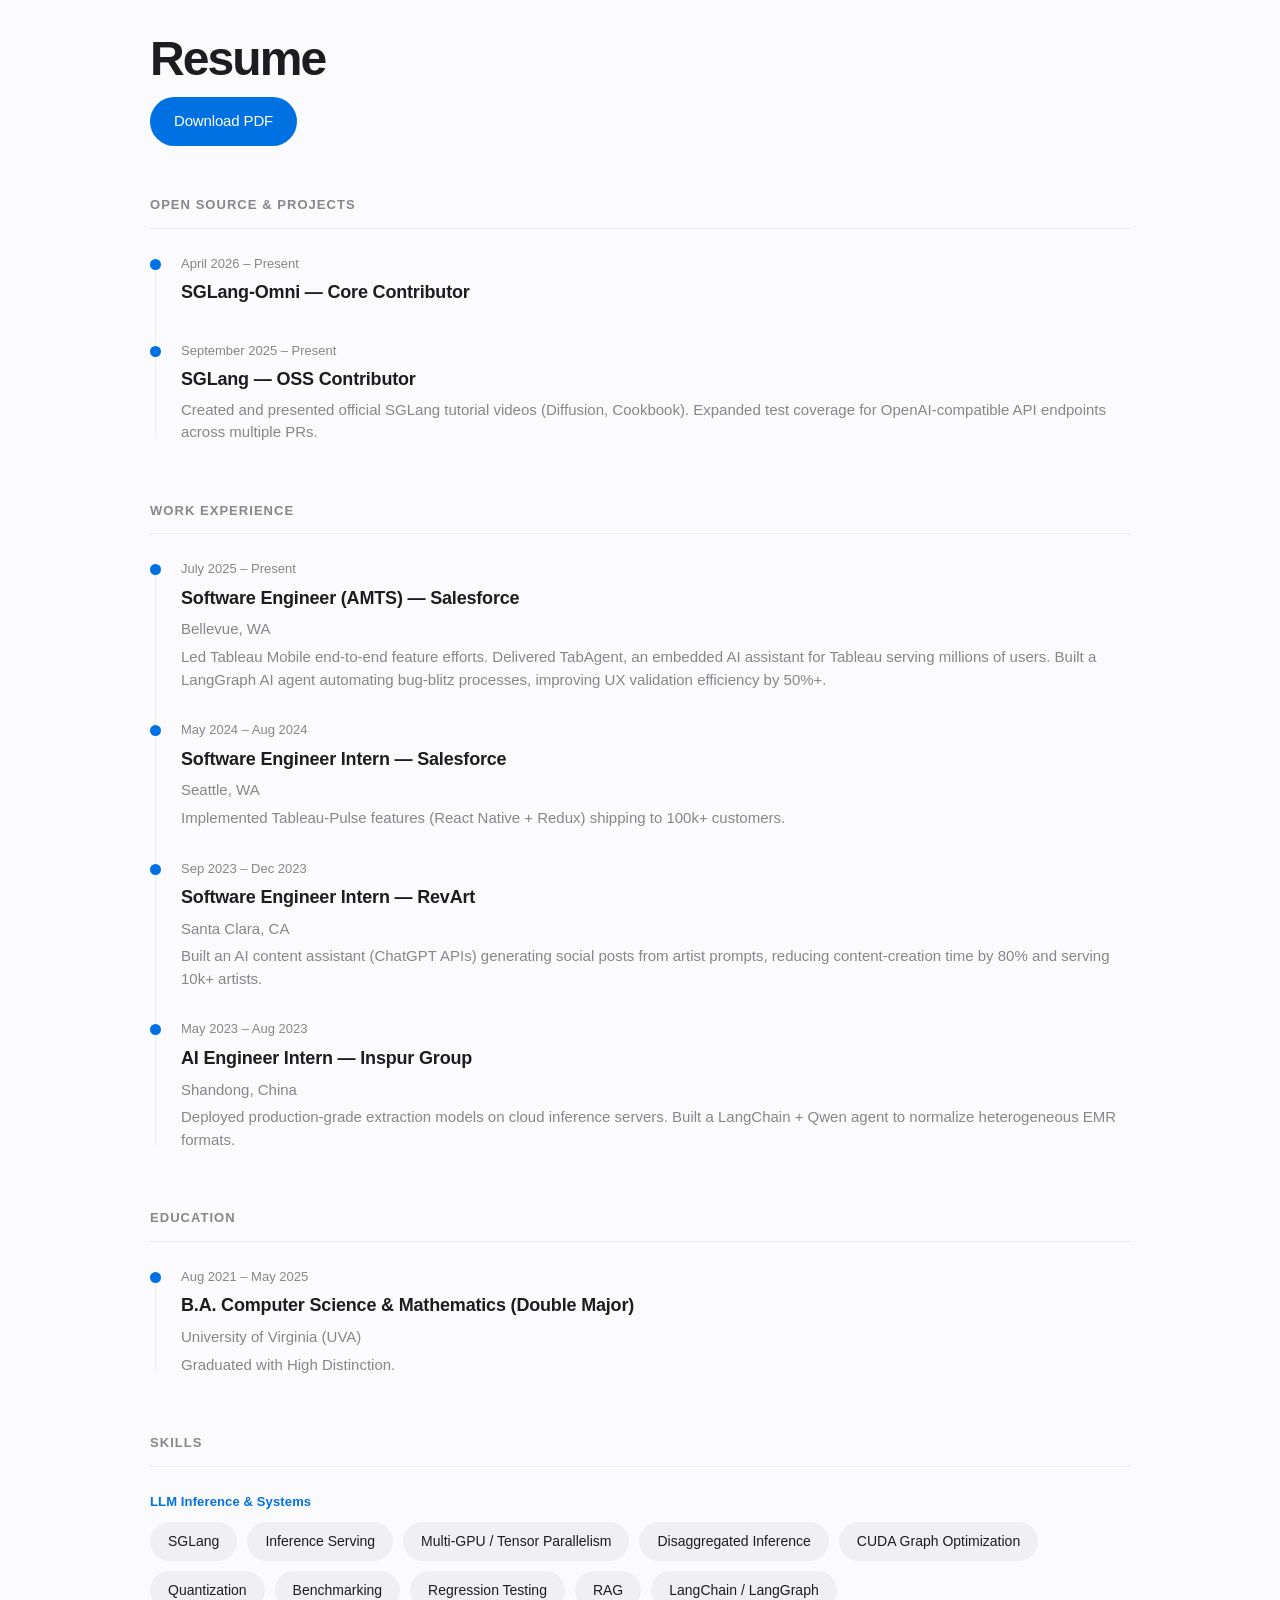
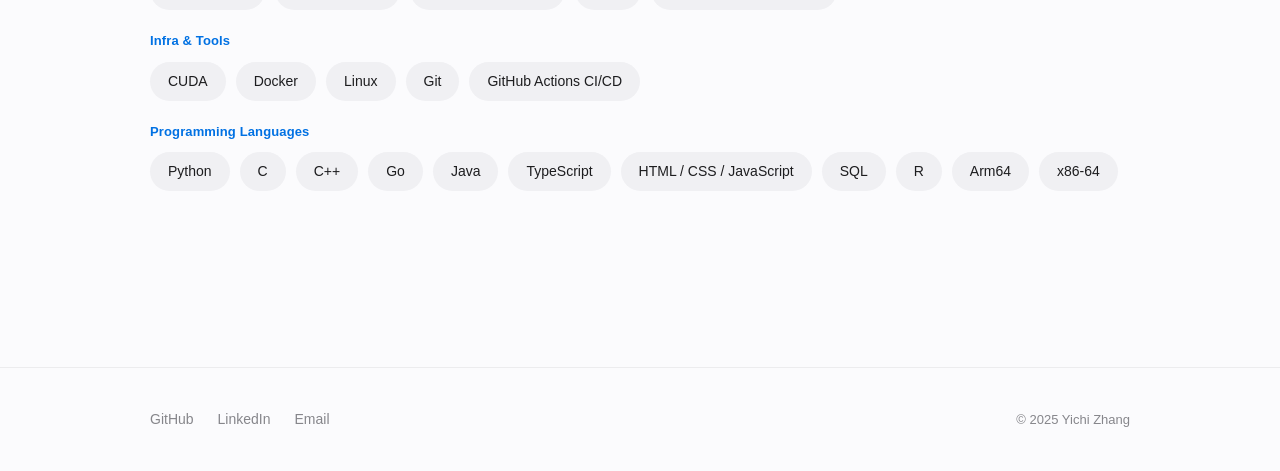
==== commit 34775029: "feat: add MOSS-TD ASR blog, move blog above research, update TTS benchmarks - Add bilingual (EN/ZH) " ====
--- a/index.html
+++ b/index.html
@@ -26,8 +26,8 @@
     <div class="nav-inner">
       <a href="#hero" class="nav-logo">YZ</a>
       <div class="nav-links" id="nav-links">
+        <a href="#blog" data-i18n="nav.blog">Blog</a>
         <a href="#research" data-i18n="nav.research">Research</a>
-        <a href="#blog" data-i18n="nav.blog">Blog</a>
         <a href="#resume" data-i18n="nav.resume">Resume</a>
       </div>
       <div class="nav-controls">
@@ -70,8 +70,23 @@
     </div>
   </section>
 
+  <!-- Blog & Videos -->
+  <section class="section" id="blog">
+    <div class="section-inner">
+      <h2 class="section-title anim-item" data-i18n="blog.title">Blog & Videos</h2>
+      <p class="section-subtitle anim-item" data-i18n="blog.subtitle">Thoughts on LLM systems, tutorials, and project updates.</p>
+      <div class="blog-filters anim-item">
+        <button class="filter-btn active" data-filter="all" data-i18n="blog.filter.all">All</button>
+        <button class="filter-btn" data-filter="blog" data-i18n="blog.filter.blog">Blog</button>
+        <button class="filter-btn" data-filter="video" data-i18n="blog.filter.video">Video</button>
+      </div>
+      <div class="blog-grid" id="blog-grid"></div>
+      <p class="blog-empty anim-item" id="blog-empty" data-i18n="blog.empty" style="display:none;">No posts yet. Check back soon!</p>
+    </div>
+  </section>
+
   <!-- Research Interests -->
-  <section class="section" id="research">
+  <section class="section section--alt" id="research">
     <div class="section-inner">
       <h2 class="section-title anim-item" data-i18n="research.title">Research Interests</h2>
       <p class="section-subtitle anim-item" data-i18n="research.subtitle">Focused on making large language models faster, cheaper, and more accessible.</p>
@@ -127,21 +142,6 @@
     </div>
   </section>
 
-  <!-- Blog & Videos -->
-  <section class="section section--alt" id="blog">
-    <div class="section-inner">
-      <h2 class="section-title anim-item" data-i18n="blog.title">Blog & Videos</h2>
-      <p class="section-subtitle anim-item" data-i18n="blog.subtitle">Thoughts on LLM systems, tutorials, and project updates.</p>
-      <div class="blog-filters anim-item">
-        <button class="filter-btn active" data-filter="all" data-i18n="blog.filter.all">All</button>
-        <button class="filter-btn" data-filter="blog" data-i18n="blog.filter.blog">Blog</button>
-        <button class="filter-btn" data-filter="video" data-i18n="blog.filter.video">Video</button>
-      </div>
-      <div class="blog-grid" id="blog-grid"></div>
-      <p class="blog-empty anim-item" id="blog-empty" data-i18n="blog.empty" style="display:none;">No posts yet. Check back soon!</p>
-    </div>
-  </section>
-
   <!-- Resume -->
   <section class="section" id="resume">
     <div class="section-inner">
@@ -158,8 +158,7 @@
             <div class="tl-dot"></div>
             <div class="tl-content">
               <span class="tl-date" data-i18n="resume.oss1.date">April 2026 – Present</span>
-              <h4 class="tl-title" data-i18n="resume.oss1.title">SGLang-Omni — Core Contributor (Lead Higgs TTS Optimization)</h4>
-              <p class="tl-desc" data-i18n="resume.oss1.desc">Led the Higgs TTS inference-optimization workstream: designed optimization roadmap across encoder, AR-decode, and vocoder stages. Delivered +103% throughput, +107% audio-s/s, and −51% RTF on H200. Drove CUDA Graph capture for the autoregressive decode path.</p>
+              <h4 class="tl-title" data-i18n="resume.oss1.title">SGLang-Omni — Core Contributor</h4>
             </div>
           </div>
           <div class="tl-item">
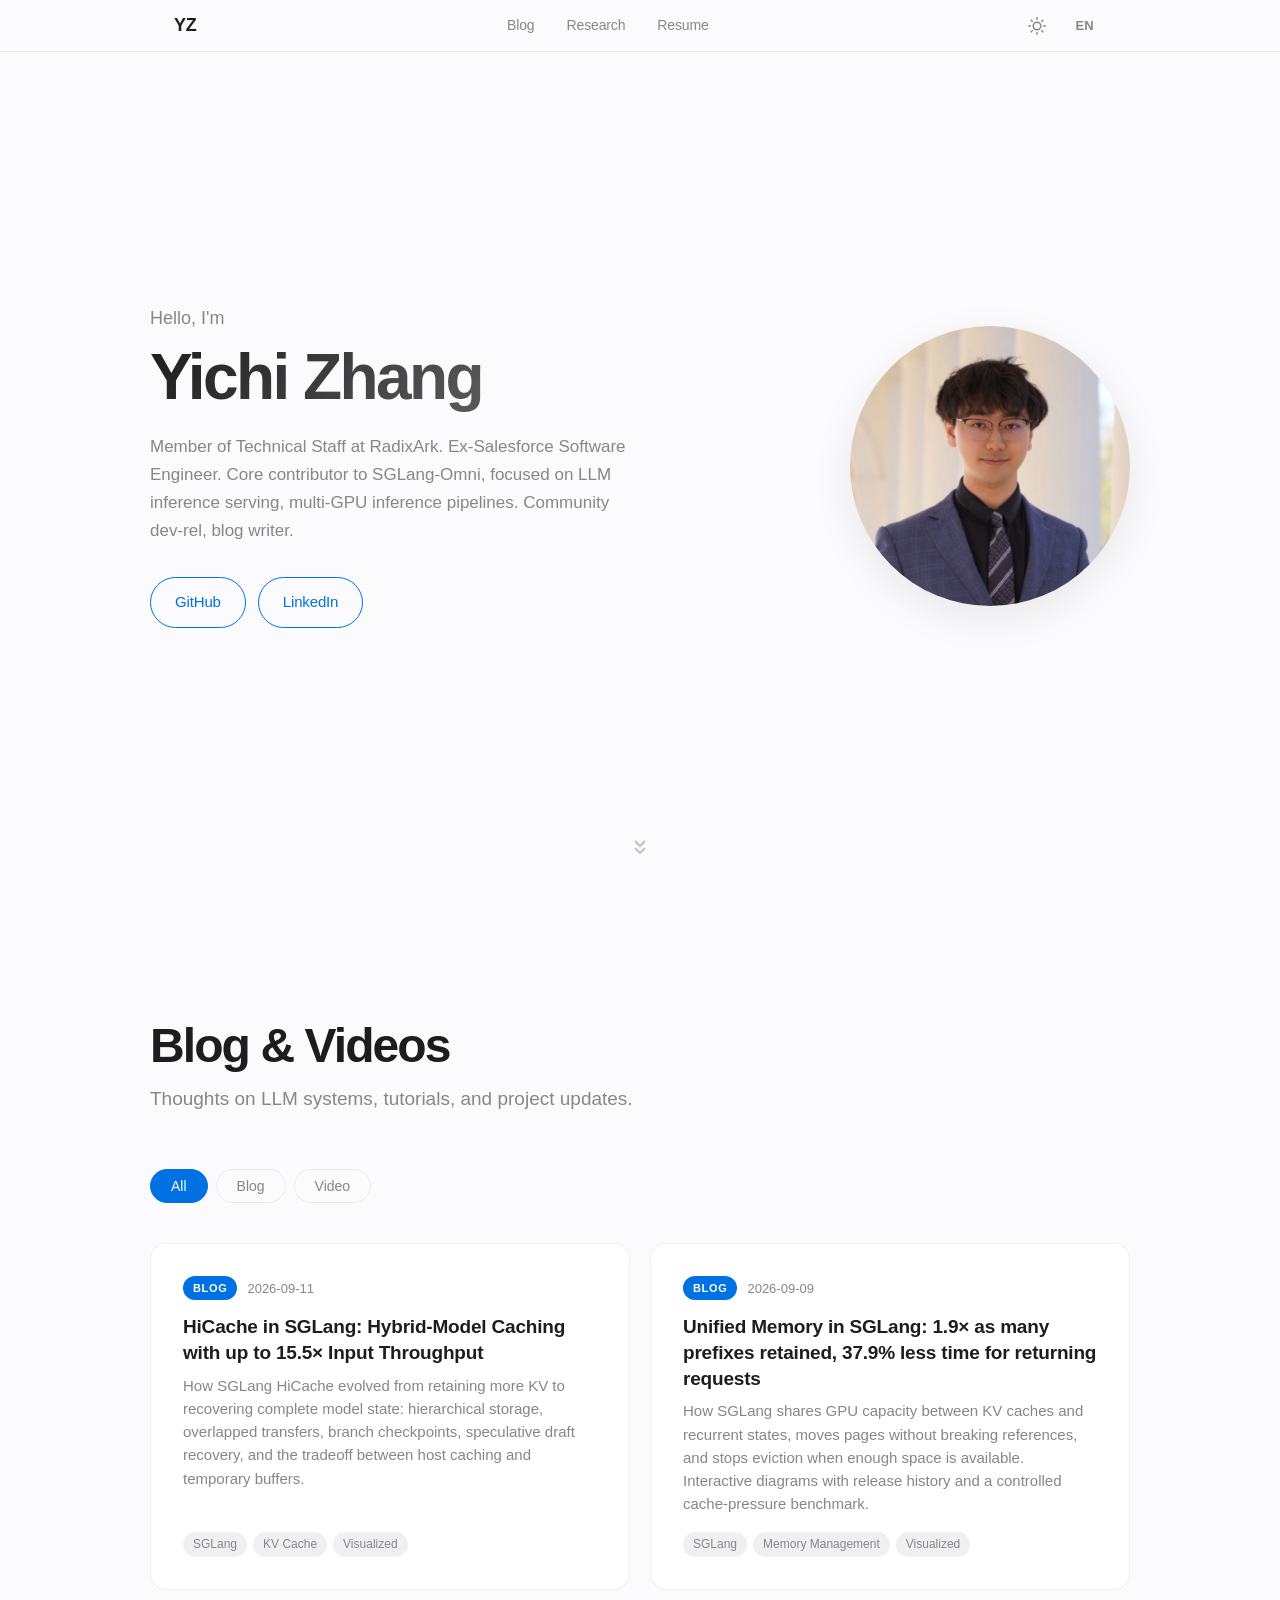
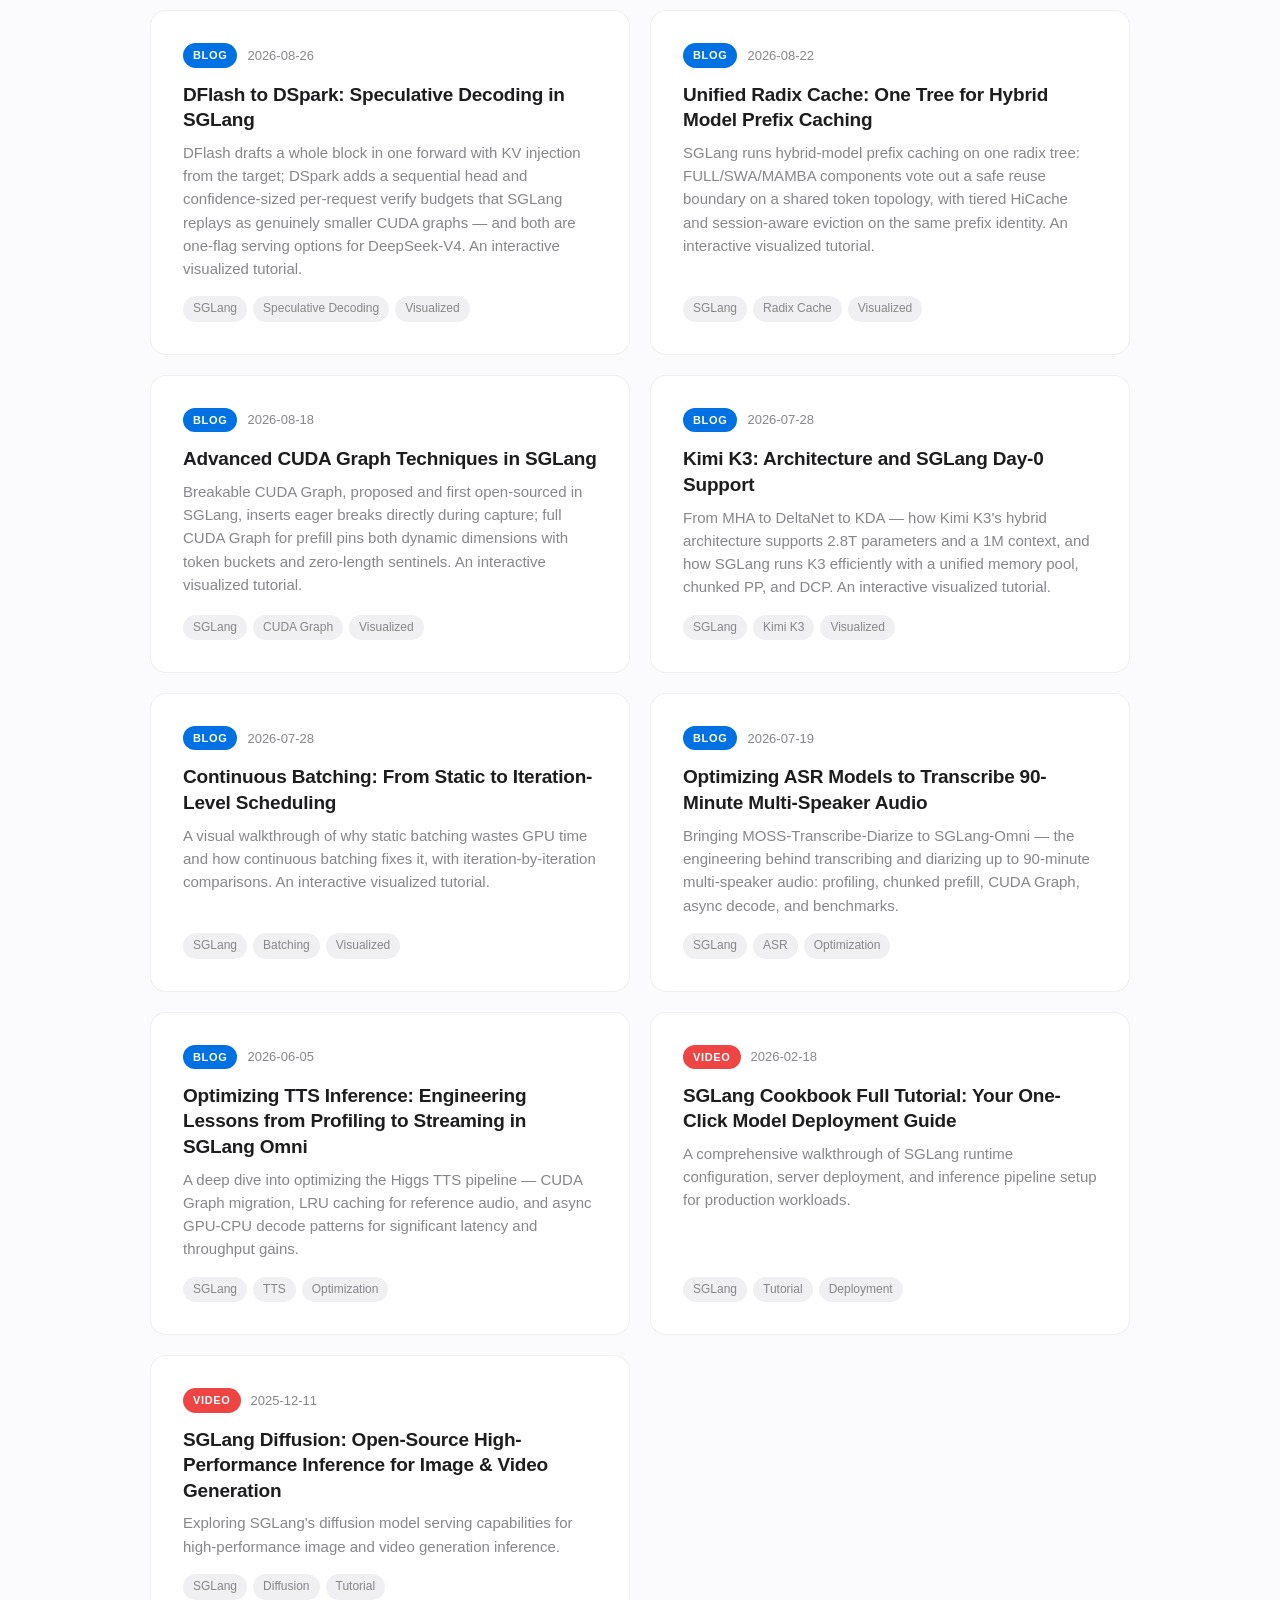
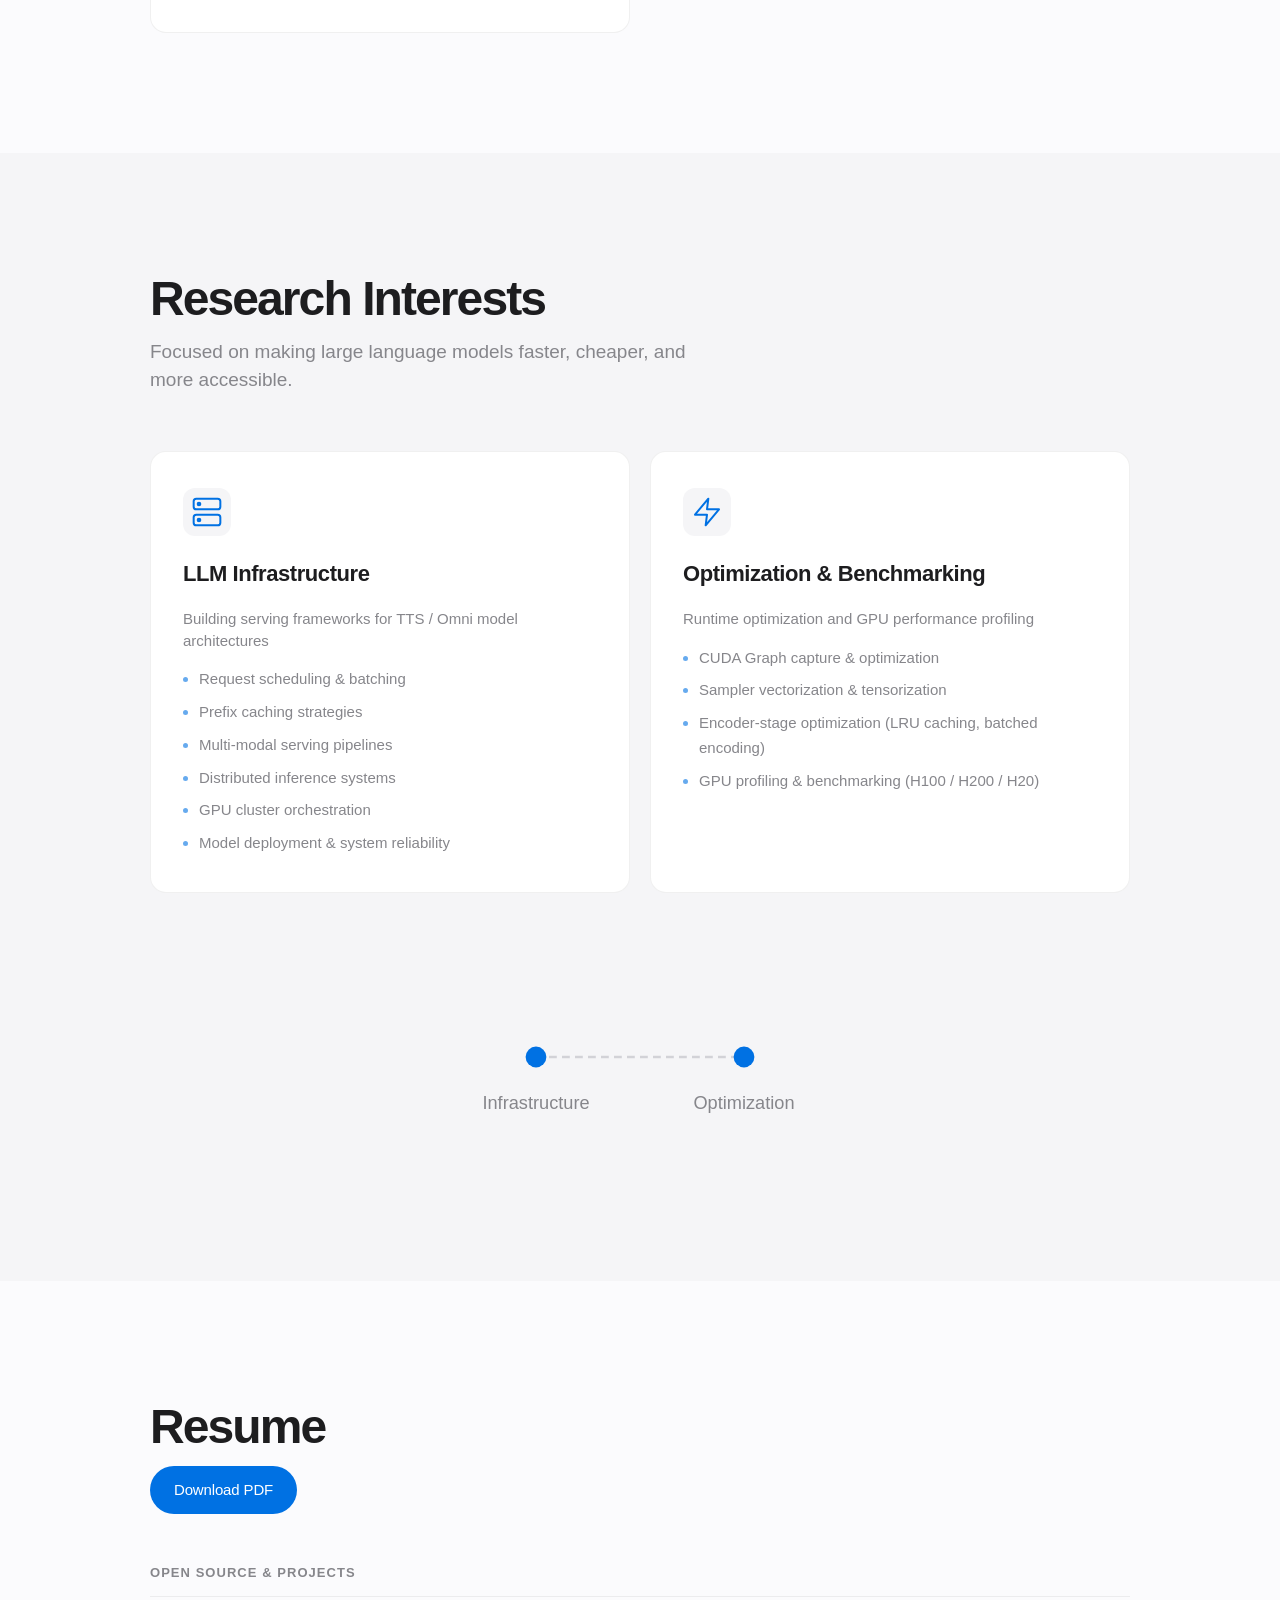
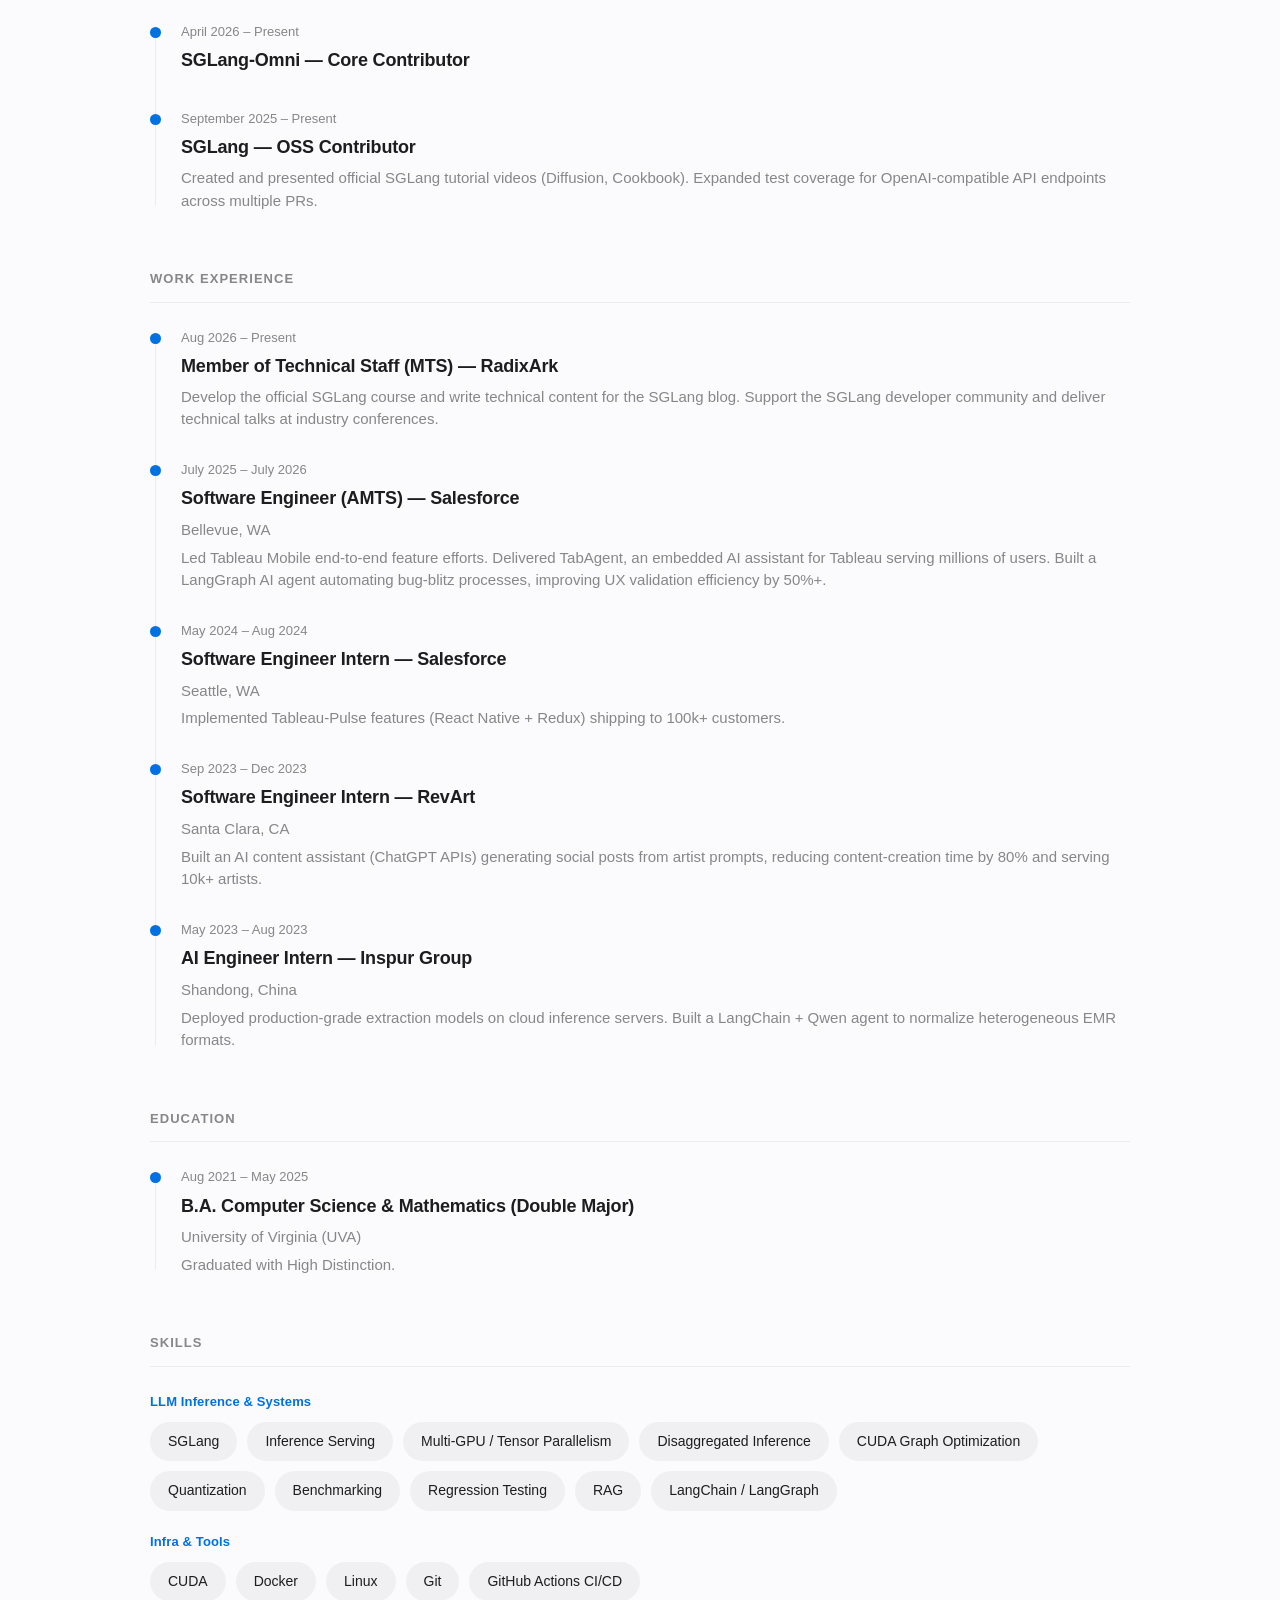
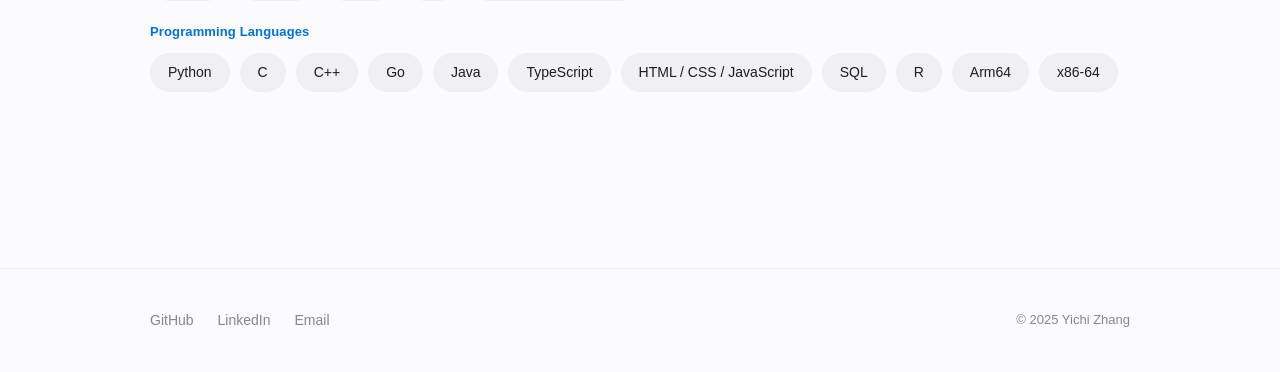
==== commit ea8f1556: "Update intro for RadixArk MTS role and end Salesforce tenure" ====
--- a/index.html
+++ b/index.html
@@ -53,7 +53,7 @@
       <div class="hero-text">
         <p class="hero-greeting anim-item" data-i18n="hero.greeting">Hello, I'm</p>
         <h1 class="hero-name anim-item">Yichi Zhang</h1>
-        <p class="hero-desc anim-item" data-i18n="hero.desc">Software engineer at Salesforce and core contributor to SGLang-Omni. Focused on LLM inference serving, multi-GPU inference pipelines, and TTS model optimization.</p>
+        <p class="hero-desc anim-item" data-i18n="hero.desc">Member of Technical Staff at RadixArk. Ex-Salesforce Software Engineer. Core contributor to SGLang-Omni, focused on LLM inference serving, multi-GPU inference pipelines. Community dev‑rel, blog writer.</p>
         <div class="hero-actions anim-item">
           <a href="https://github.com/Ccyest" target="_blank" rel="noopener" class="btn btn-ghost">GitHub</a>
           <a href="https://www.linkedin.com/in/yichi-zhang2003/" target="_blank" rel="noopener" class="btn btn-ghost">LinkedIn</a>
@@ -179,37 +179,45 @@
           <div class="tl-item">
             <div class="tl-dot"></div>
             <div class="tl-content">
-              <span class="tl-date" data-i18n="resume.exp1.date">July 2025 – Present</span>
-              <h4 class="tl-title" data-i18n="resume.exp1.title">Software Engineer (AMTS) — Salesforce</h4>
+              <span class="tl-date" data-i18n="resume.exp1.date">Aug 2026 – Present</span>
+              <h4 class="tl-title" data-i18n="resume.exp1.title">Member of Technical Staff (MTS) — RadixArk</h4>
+              <p class="tl-desc" data-i18n="resume.exp1.desc">Develop the official SGLang course and write technical content for the SGLang blog. Support the SGLang developer community and deliver technical talks at industry conferences.</p>
+            </div>
+          </div>
+          <div class="tl-item">
+            <div class="tl-dot"></div>
+            <div class="tl-content">
+              <span class="tl-date" data-i18n="resume.exp2.date">July 2025 – July 2026</span>
+              <h4 class="tl-title" data-i18n="resume.exp2.title">Software Engineer (AMTS) — Salesforce</h4>
               <p class="tl-place">Bellevue, WA</p>
-              <p class="tl-desc" data-i18n="resume.exp1.desc">Led Tableau Mobile end-to-end feature efforts. Delivered TabAgent, an embedded AI assistant for Tableau serving millions of users. Built a LangGraph AI agent automating bug-blitz processes, improving UX validation efficiency by 50%+.</p>
-            </div>
-          </div>
-          <div class="tl-item">
-            <div class="tl-dot"></div>
-            <div class="tl-content">
-              <span class="tl-date" data-i18n="resume.exp2.date">May 2024 – Aug 2024</span>
-              <h4 class="tl-title" data-i18n="resume.exp2.title">Software Engineer Intern — Salesforce</h4>
+              <p class="tl-desc" data-i18n="resume.exp2.desc">Led Tableau Mobile end-to-end feature efforts. Delivered TabAgent, an embedded AI assistant for Tableau serving millions of users. Built a LangGraph AI agent automating bug-blitz processes, improving UX validation efficiency by 50%+.</p>
+            </div>
+          </div>
+          <div class="tl-item">
+            <div class="tl-dot"></div>
+            <div class="tl-content">
+              <span class="tl-date" data-i18n="resume.exp3.date">May 2024 – Aug 2024</span>
+              <h4 class="tl-title" data-i18n="resume.exp3.title">Software Engineer Intern — Salesforce</h4>
               <p class="tl-place">Seattle, WA</p>
-              <p class="tl-desc" data-i18n="resume.exp2.desc">Implemented Tableau-Pulse features (React Native + Redux) shipping to 100k+ customers.</p>
+              <p class="tl-desc" data-i18n="resume.exp3.desc">Implemented Tableau-Pulse features (React Native + Redux) shipping to 100k+ customers.</p>
             </div>
           </div>
           <div class="tl-item">
             <div class="tl-dot"></div>
             <div class="tl-content">
               <span class="tl-date">Sep 2023 – Dec 2023</span>
-              <h4 class="tl-title" data-i18n="resume.exp3.title">Software Engineer Intern — RevArt</h4>
+              <h4 class="tl-title" data-i18n="resume.exp4.title">Software Engineer Intern — RevArt</h4>
               <p class="tl-place">Santa Clara, CA</p>
-              <p class="tl-desc" data-i18n="resume.exp3.desc">Built an AI content assistant (ChatGPT APIs) generating social posts from artist prompts, reducing content-creation time by 80% and serving 10k+ artists.</p>
+              <p class="tl-desc" data-i18n="resume.exp4.desc">Built an AI content assistant (ChatGPT APIs) generating social posts from artist prompts, reducing content-creation time by 80% and serving 10k+ artists.</p>
             </div>
           </div>
           <div class="tl-item">
             <div class="tl-dot"></div>
             <div class="tl-content">
               <span class="tl-date">May 2023 – Aug 2023</span>
-              <h4 class="tl-title" data-i18n="resume.exp4.title">AI Engineer Intern — Inspur Group</h4>
+              <h4 class="tl-title" data-i18n="resume.exp5.title">AI Engineer Intern — Inspur Group</h4>
               <p class="tl-place">Shandong, China</p>
-              <p class="tl-desc" data-i18n="resume.exp4.desc">Deployed production-grade extraction models on cloud inference servers. Built a LangChain + Qwen agent to normalize heterogeneous EMR formats.</p>
+              <p class="tl-desc" data-i18n="resume.exp5.desc">Deployed production-grade extraction models on cloud inference servers. Built a LangChain + Qwen agent to normalize heterogeneous EMR formats.</p>
             </div>
           </div>
         </div>
